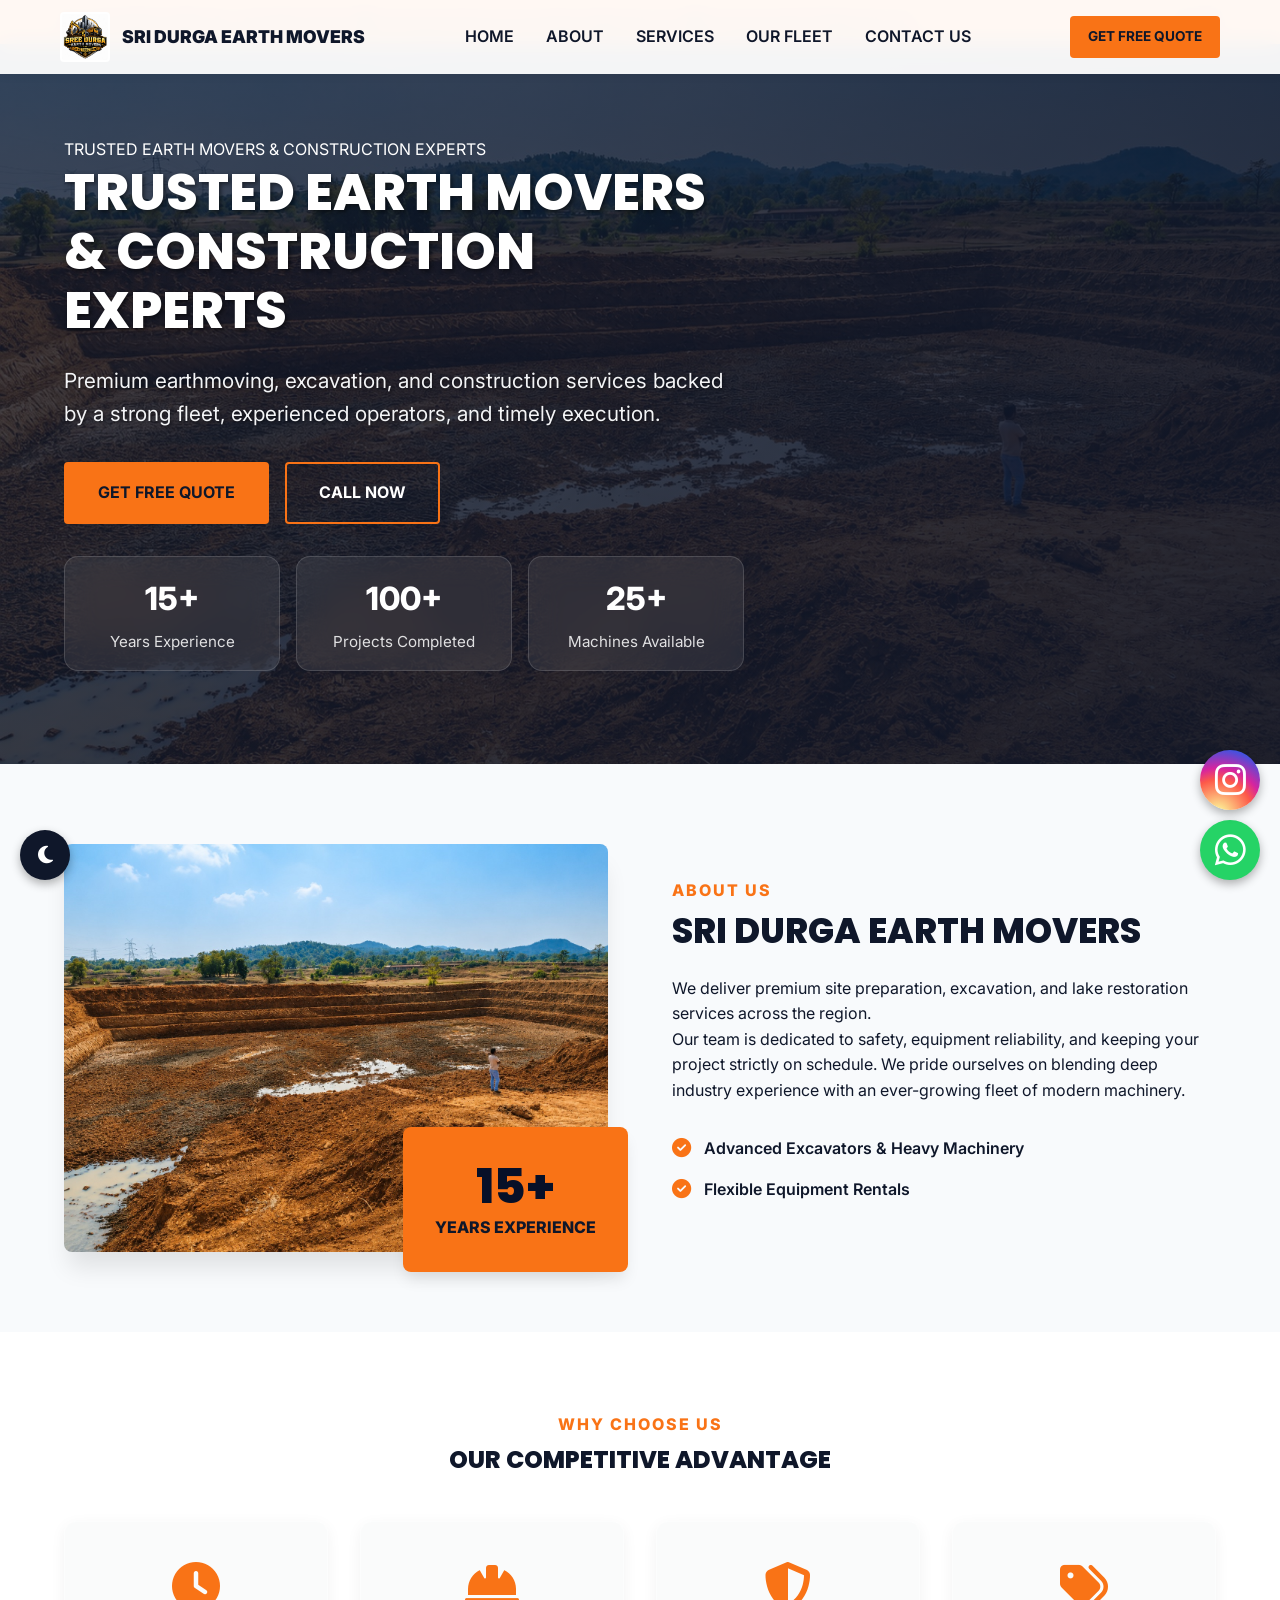
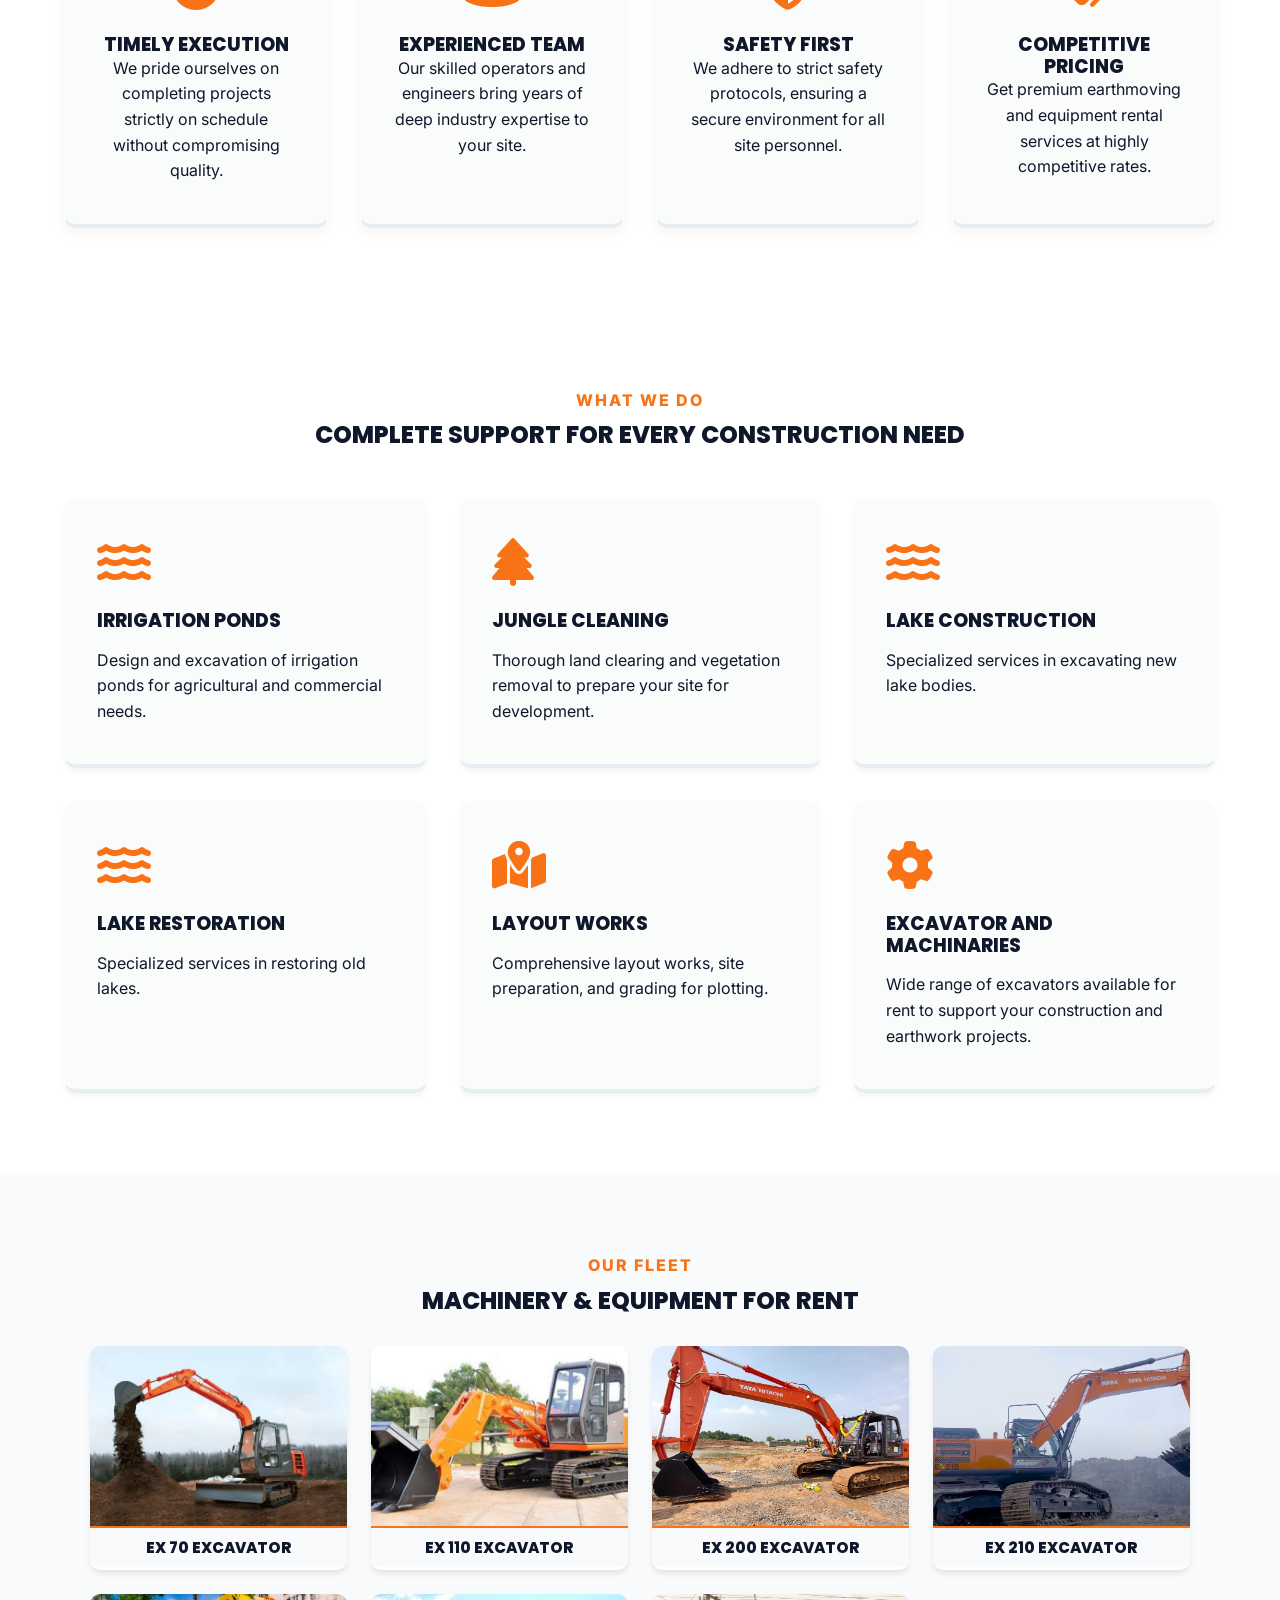
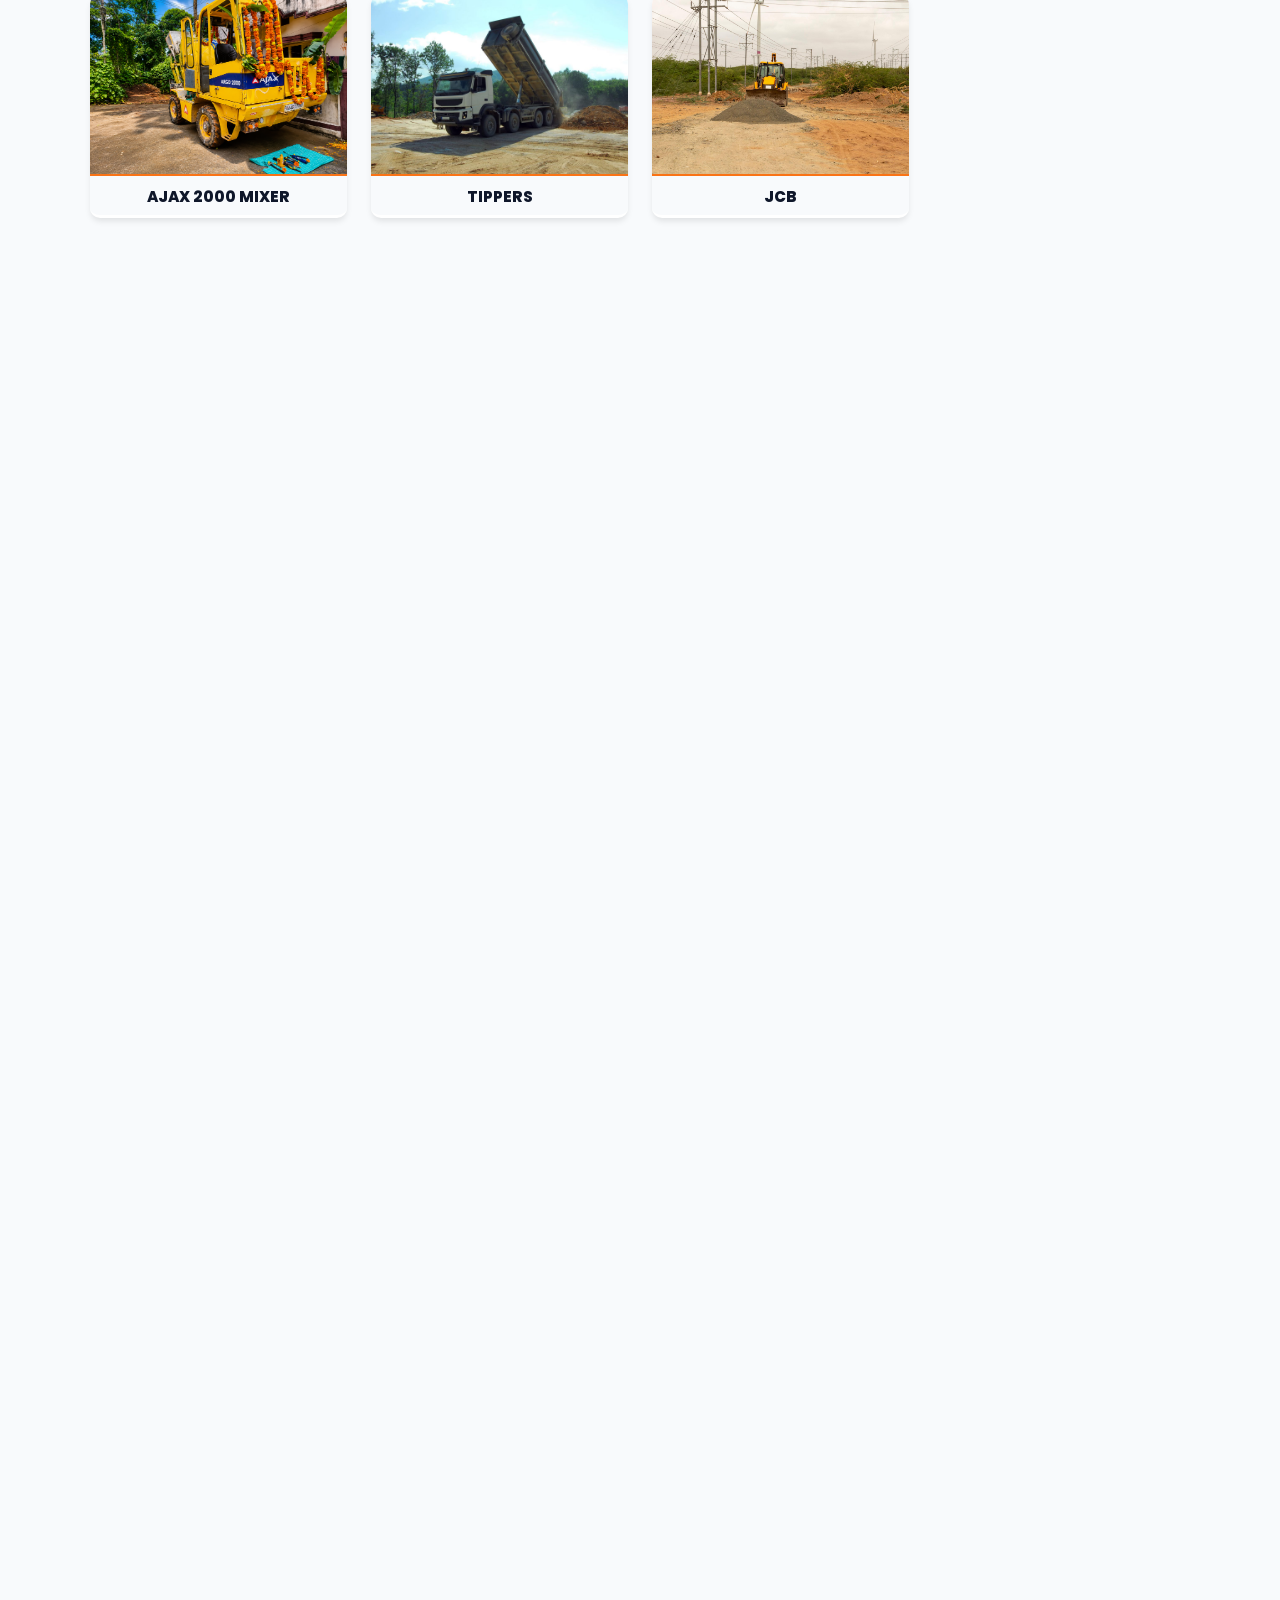
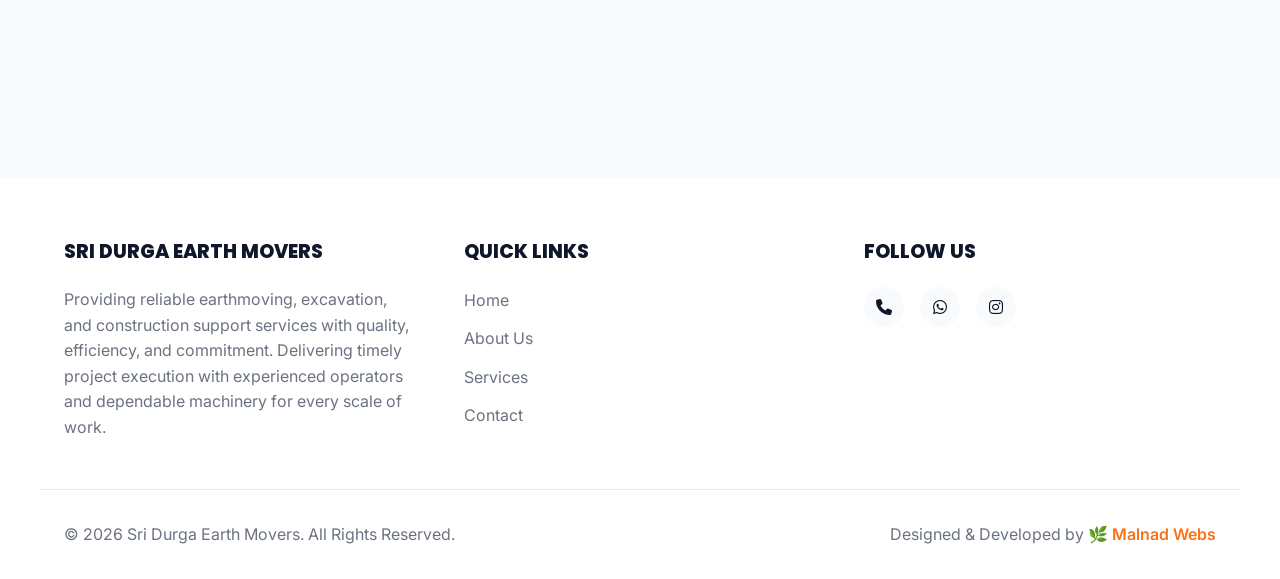
==== index.html @ 0936c123 "SEO update" ====
<!DOCTYPE html>
<html lang="en">
<head>
  <meta charset="UTF-8" />
  <meta name="viewport" content="width=device-width, initial-scale=1.0, viewport-fit=cover" />
  <meta name="theme-color" content="#030712">
  <meta name="apple-mobile-web-app-capable" content="yes">
  <meta name="apple-mobile-web-app-status-bar-style" content="black-translucent">
  <meta name="apple-mobile-web-app-title" content="Sri Durga Earth Movers">
  <title>Sri Durga Earth Movers Mudigere | Excavator & JCB Rental</title>
  <meta name="description" content="Sri Durga Earth Movers Mudigere offers professional excavator rentals, JCB rental, rental vehicles, earth movers, road work and construction support services." />
  <meta name="keywords" content="Earth Movers Mudigere, Sri Durga Earth Movers, JCB Rental Mudigere, Excavator Rentals Mudigere, Rental Vehicles, Construction Company, Civil Contractor, Road Work">
  <meta name="robots" content="index, follow">
  <meta name="author" content="Sri Durga Earth Movers">
  <link rel="canonical" href="https://sridurgaearthmovers.netlify.app/">
  
  <!-- Favicon & PWA Links -->
  <link rel="icon" type="image/jpeg" href="assets/images/logo2.jpeg">
  <link rel="apple-touch-icon" href="assets/images/logo2.jpeg">
  <link rel="manifest" href="manifest.json">
  <meta name="msapplication-config" content="browserconfig.xml">
  
  <!-- Open Graph / Social Meta Tags -->
  <meta property="og:title" content="Sri Durga Earth Movers Mudigere | Excavator & JCB Rental">
  <meta property="og:description" content="Sri Durga Earth Movers Mudigere offers professional excavator rentals, JCB rental, rental vehicles, earth movers, road work and construction support services.">
  <meta property="og:image" content="https://sridurgaearthmovers.netlify.app/assets/images/logo2.jpeg">
  <meta property="og:url" content="https://sridurgaearthmovers.netlify.app/">
  <meta property="og:type" content="website">
  <meta property="og:site_name" content="Sri Durga Earth Movers">

  <!-- Twitter Meta Tags -->
  <meta name="twitter:card" content="summary_large_image">
  <meta name="twitter:title" content="Sri Durga Earth Movers Mudigere | Excavator & JCB Rental">
  <meta name="twitter:description" content="Sri Durga Earth Movers Mudigere offers professional excavator rentals, JCB rental, rental vehicles, earth movers, road work and construction support services.">
  <meta name="twitter:image" content="https://sridurgaearthmovers.netlify.app/assets/images/logo2.jpeg">

  <!-- Local Business Schema Markup for SEO -->
  <script type="application/ld+json">
  {
    "@context": "https://schema.org",
    "@type": "GeneralContractor",
    "name": "Sri Durga Earth Movers",
    "image": "https://sridurgaearthmovers.netlify.app/assets/images/logo2.jpeg",
    "url": "https://sridurgaearthmovers.netlify.app/",
    "telephone": "+919481152277",
    "email": "sridurgaearthmoversmudigere@gmail.com",
    "priceRange": "$$",
    "address": {
      "@type": "PostalAddress",
      "streetAddress": "Taluk Panchayat Complex, K.M. Road",
      "addressLocality": "Mudigere",
      "postalCode": "577132",
      "addressRegion": "Karnataka",
      "addressCountry": "IN"
    },
    "geo": {
      "@type": "GeoCoordinates",
      "latitude": "13.1387818",
      "longitude": "75.6399701"
    },
    "hasOfferCatalog": {
      "@type": "OfferCatalog",
      "name": "Construction and Earthmoving Services",
      "itemListElement": [
        { "@type": "Offer", "itemOffered": { "@type": "Service", "name": "Earth Movers & Site Preparation" } },
        { "@type": "Offer", "itemOffered": { "@type": "Service", "name": "Excavator Rental & Machinery" } },
        { "@type": "Offer", "itemOffered": { "@type": "Service", "name": "Civil Construction & Layout Works" } }
      ]
    }
  }
  </script>

  <link rel="preconnect" href="https://fonts.googleapis.com" />
  <link rel="preconnect" href="https://fonts.gstatic.com" crossorigin />
  <link href="https://fonts.googleapis.com/css2?family=Inter:wght@400;500;600;700&family=Poppins:wght@400;600;700;800&family=Montserrat:wght@400;600;800;900&display=swap" rel="stylesheet" />
  <link rel="stylesheet" href="https://cdnjs.cloudflare.com/ajax/libs/font-awesome/6.4.0/css/all.min.css">
  <link rel="stylesheet" href="assets/css/styles.css">
  <style>
    /* Touch-friendly improvements */
    button, a.btn, .mobile-toggle {
      touch-action: manipulation;
      -webkit-tap-highlight-color: rgba(0,0,0,0.1);
    }
  </style>
</head>
<body>

  <!-- Preloader -->
  <div id="preloader">
    <div class="loader-spinner"></div>
  </div>

  <!-- Top Bar -->
  <div class="top-bar">
    <div class="container top-bar-inner">
      <div class="contact-info">
        <a href="tel:+919480645685"><i class="fas fa-phone"></i> +91 94806 45685</a>
        <a href="tel:+919481152277"><i class="fas fa-phone"></i> +91 94811 52277</a>
        <a href="mailto:sridurgaearthmoversmudigere@gmail.com"><i class="fas fa-envelope"></i> sridurgaearthmoversmudigere@gmail.com</a>
        <a href="mailto:chiragsshetty277@gmail.com"><i class="fas fa-envelope"></i> chiragsshetty277@gmail.com</a>
      </div>
      <div class="social-info">
        <a href="https://wa.me/919481152277" target="_blank" aria-label="WhatsApp"><i class="fab fa-whatsapp"></i></a>
        <a href="https://instagram.com/sri_durga_earth_movers" target="_blank" aria-label="Instagram"><i class="fab fa-instagram"></i></a>
      </div>
    </div>
  </div>

  <!-- Navbar -->
  <header class="navbar" id="navbar">
    <div class="container navbar-inner">
      <a href="#" class="brand">
        <img src="assets/images/logo2.jpeg" alt="Sri Durga Logo">
        <span>SRI DURGA EARTH MOVERS</span>
      </a>
      <nav class="nav-links">
        <a href="#hero">Home</a>
        <a href="#about">About</a>
        <a href="#services">Services</a>
        <a href="#fleet">Our Fleet</a>
        <a href="#contact">Contact Us</a>
      </nav>
      <div class="header-controls">
        <a href="#contact" class="btn btn-primary header-cta">Get Free Quote</a>
        <button class="mobile-toggle"><i class="fas fa-bars"></i></button>
      </div>
    </div>
  </header>

  <!-- Hero Section -->
  <section id="hero" class="hero" aria-label="Hero section with construction video background">
    <video id="hero-video" class="hero-video" autoplay muted playsinline preload="metadata" poster="assets/images/Site1.jpeg" data-sources="assets/images/videos/working_video.mp4,assets/images/videos/working_video2.mp4">
      <source src="assets/images/videos/working_video.mp4" type="video/mp4">
    </video>
    <div class="hero-overlay"></div>
    <div class="container hero-content reveal">
      <div class="hero-text">
        <p class="subtitle">TRUSTED EARTH MOVERS &amp; CONSTRUCTION EXPERTS</p>
        <h1>Trusted Earth Movers &amp; Construction Experts</h1>
        <p class="desc">Premium earthmoving, excavation, and construction services backed by a strong fleet, experienced operators, and timely execution.</p>
        <div class="hero-actions">
          <a href="#contact" class="btn btn-primary">Get Free Quote</a>
          <a href="tel:+919481152277" class="btn btn-secondary">Call Now</a>
        </div>
        <div class="hero-stats">
          <div class="stat-card"><span>15+</span><p>Years Experience</p></div>
          <div class="stat-card"><span>100+</span><p>Projects Completed</p></div>
          <div class="stat-card"><span>25+</span><p>Machines Available</p></div>
        </div>
      </div>
    </div>
  </section>

  <!-- About Section -->
  <section id="about" class="about">
    <div class="container about-grid reveal">
      <div class="about-image">
        <img src="assets/images/Site1.jpeg" alt="Earthworks Site">
        <div class="experience-badge">
          <h3>15+</h3>
          <p>Years Experience</p>
        </div>
      </div>
      <div class="about-text">
        <p class="section-subtitle">ABOUT US</p>
        <h2>SRI DURGA EARTH MOVERS</h2>
        <p class="lead">We deliver premium site preparation, excavation, and lake restoration services across the region.</p>
        <p>Our team is dedicated to safety, equipment reliability, and keeping your project strictly on schedule. We pride ourselves on blending deep industry experience with an ever-growing fleet of modern machinery.</p>
        <ul class="check-list">
          <li><i class="fas fa-check-circle"></i> Advanced Excavators & Heavy Machinery</li>
          <li><i class="fas fa-check-circle"></i> Flexible Equipment Rentals</li>
        </ul>
      </div>
    </div>
    </section>

  <!-- Why Choose Us Section -->
  <section id="why-us" class="why-us">
    <div class="container">
      <div class="section-header text-center reveal">
        <p class="section-subtitle">WHY CHOOSE US</p>
        <h2>OUR COMPETITIVE ADVANTAGE</h2>
      </div>
      <div class="features-grid reveal">
        <div class="feature-card">
          <i class="fas fa-clock icon"></i>
          <h3>Timely Execution</h3>
          <p>We pride ourselves on completing projects strictly on schedule without compromising quality.</p>
        </div>
        <div class="feature-card">
          <i class="fas fa-hard-hat icon"></i>
          <h3>Experienced Team</h3>
          <p>Our skilled operators and engineers bring years of deep industry expertise to your site.</p>
        </div>
        <div class="feature-card">
          <i class="fas fa-shield-alt icon"></i>
          <h3>Safety First</h3>
          <p>We adhere to strict safety protocols, ensuring a secure environment for all site personnel.</p>
        </div>
        <div class="feature-card">
          <i class="fas fa-tags icon"></i>
          <h3>Competitive Pricing</h3>
          <p>Get premium earthmoving and equipment rental services at highly competitive rates.</p>
        </div>
      </div>
    </div>
  </section>

  <!-- Services Section -->
  <section id="services" class="services">
    <div class="container">
      <div class="section-header text-center reveal">
        <p class="section-subtitle">WHAT WE DO</p>
        <h2>COMPLETE SUPPORT FOR EVERY CONSTRUCTION NEED</h2>
      </div>
      <div class="services-grid reveal">
        <!-- Service Item -->
        <div class="service-card">
          <i class="fas fa-water icon"></i>
          <h3>Irrigation Ponds</h3>
          <p>Design and excavation of irrigation ponds for agricultural and commercial needs.</p>
        </div>
        <div class="service-card">
          <i class="fas fa-tree icon"></i>
          <h3>Jungle Cleaning</h3>
          <p>Thorough land clearing and vegetation removal to prepare your site for development.</p>
        </div>
        <div class="service-card">
          <i class="fas fa-water icon"></i>
          <h3>Lake Construction</h3>
          <p>Specialized services in excavating new lake bodies.</p>
        </div>
        <div class="service-card">
          <i class="fas fa-water icon"></i>
          <h3>Lake Restoration</h3>
          <p>Specialized services in restoring old lakes.</p>
        </div>
        <div class="service-card">
          <i class="fas fa-map-marked-alt icon"></i>
          <h3>Layout Works</h3>
          <p>Comprehensive layout works, site preparation, and grading for plotting.</p>
        </div>
        <div class="service-card">
          <i class="fas fa-cog icon"></i>
            <h3>Excavator and machinaries</h3>
          <p>Wide range of excavators available for rent to support your construction and earthwork projects.</p>
        </div>
      </div>
    </div>
    </section>

  <!-- Fleet Section -->
  <section id="fleet" class="fleet">
    <div class="container">
      <div class="section-header reveal">
        <p class="section-subtitle">OUR FLEET</p>
        <h2>MACHINERY & EQUIPMENT FOR RENT</h2>
      </div>
      <div class="fleet-grid reveal">
        <div class="fleet-card">
          <div class="img-wrapper">
            <img src="assets/images/machinaries/EX 70.jpg" loading="lazy" alt="EX 70">
          </div>
          <div class="fleet-info">
            <h3>EX 70 Excavator</h3>
          </div>
        </div>
        <div class="fleet-card">
          <div class="img-wrapper">
            <img src="assets/images/machinaries/EX 110.jpg" loading="lazy" alt="EX 110">
          </div>
          <div class="fleet-info">
            <h3>EX 110 Excavator</h3>
          </div>
        </div>
        <div class="fleet-card">
          <div class="img-wrapper">
            <img src="assets/images/machinaries/EX 200.jpg" loading="lazy" alt="EX 200">
          </div>
          <div class="fleet-info">
            <h3>EX 200 Excavator</h3>
          </div>
        </div>
        <div class="fleet-card">
          <div class="img-wrapper">
            <img src="assets/images/machinaries/EX-210.jpg" loading="lazy" alt="EX 210">
          </div>
          <div class="fleet-info">
            <h3>EX 210 Excavator</h3>
          </div>
        </div>
        <div class="fleet-card">
          <div class="img-wrapper">
            <img src="assets/images/machinaries/AJAX.png" loading="lazy" alt="AJAX 2000">
          </div>
          <div class="fleet-info">
            <h3>AJAX 2000 Mixer</h3>
          </div>
        </div>
        <div class="fleet-card">
          <div class="img-wrapper">
            <img src="assets/images/machinaries/Tipper.jpg" loading="lazy" alt="Tippers">
          </div>
          <div class="fleet-info">
            <h3>Tippers</h3>
          </div>
        </div>
        <div class="fleet-card">
          <div class="img-wrapper">
            <img src="assets/images/machinaries/JCB-1.jpg" loading="lazy" alt="JCB">
          </div>
          <div class="fleet-info">
            <h3>JCB</h3>
          </div>
        </div>
      </div>
    </div>
    </section>

  <!-- Testimonial Section -->
  <section id="testimonials" class="testimonials">
    <div class="container">
      <div class="section-header text-center reveal">
        <p class="section-subtitle">TESTIMONIALS</p>
        <h2>WHAT OUR CLIENTS SAY</h2>
      </div>
      <div class="testimonials-grid reveal">
        <div class="testimonial-card">
          <div class="stars">
            <i class="fas fa-star"></i><i class="fas fa-star"></i><i class="fas fa-star"></i><i class="fas fa-star"></i><i class="fas fa-star"></i>
          </div>
          <p class="feedback">"Sri Durga Earth Movers delivered excellent site preparation for our new layout. Their machinery is top-notch and the team is highly professional."</p>
          <h4>- Rajesh Kumar</h4>
        </div>
        <div class="testimonial-card">
          <div class="stars">
            <i class="fas fa-star"></i><i class="fas fa-star"></i><i class="fas fa-star"></i><i class="fas fa-star"></i><i class="fas fa-star"></i>
          </div>
          <p class="feedback">"Highly recommend their excavator rental services. Always on time, operator was skilled, and the pricing was very reasonable."</p>
          <h4>- Ananya S.</h4>
        </div>
        <div class="testimonial-card">
          <div class="stars">
            <i class="fas fa-star"></i><i class="fas fa-star"></i><i class="fas fa-star"></i><i class="fas fa-star"></i><i class="fas fa-star-half-alt"></i>
          </div>
          <p class="feedback">"They handled our lake restoration project with utmost care and efficiency. Truly the best earthwork contractors in the region."</p>
          <h4>- Vikram Reddy</h4>
        </div>
      </div>
      <p class="testimonial-disclaimer reveal">Testimonials reflect the genuine experience of past clients. Individual results vary based on site conditions, scope and other factors.</p>
    </div>
  </section>

  <!-- Contact & Footer -->
  <section id="contact" class="contact">
    <div class="container contact-grid reveal">
      <div class="contact-form-wrapper">
        <h2>REQUEST A QUOTE</h2>
        <p>Tell us what you need and we'll reply quickly with availability and pricing.</p>
        <form id="enquiry-form">
          <input type="text" id="form-name" name="name" required placeholder="Full Name">
          <input type="tel" id="form-phone" name="phone" required placeholder="Phone Number (10 digits)" pattern="[6-9][0-9]{9}" maxlength="10">
          <input type="email" id="form-email" name="email" required placeholder="Email Address">
          <select id="form-service" name="service" required>
            <option value="">Select Service Interest...</option>
            <option>Irrigation Ponds</option>
            <option>Jungle Cleaning</option>
            <option>Lake Construction</option>
            <option>Lake Restoration</option>
            <option>Layout Works</option>
            <option>Excavator and machinaries</option>
          </select>
          <textarea id="form-message" name="message" rows="4" placeholder="Project details..."></textarea>
          <button type="submit" class="btn btn-primary"><i class="fab fa-whatsapp"></i> SEND VIA WHATSAPP</button>
          <p id="form-status" class="form-status"></p>
        </form>
      </div>
      <div class="contact-details">
        <h2>CONTACT US</h2>
        <div class="detail-item">
          <i class="fas fa-map-marker-alt"></i>
          <div>
            <strong>Head Office</strong>
            <p>Taluk Panchayat Complex, K.M. Road, Mudigere - 577 132</p>
          </div>
        </div>
        <div class="detail-item">
          <i class="fas fa-phone"></i>
          <div>
            <strong>Direct Lines</strong>
            <p><a href="tel:+919480645685">Srikanth: +91 94806 45685</a></p>
            <p><a href="tel:+919449620698">Raghunath: +91 94496 20698</a></p>
            <p><a href="tel:+919481152277">Chirag S: +91 94811 52277</a></p>
          </div>
        </div>
        <div class="detail-item">
          <i class="fas fa-envelope"></i>
          <div>
            <strong>Email Us</strong>
            <p>sridurgaearthmoversmudigere@gmail.com</p>
            <p>chiragsshetty277@gmail.com</p>
          </div>
        </div>
        <div class="map-embed">
          <iframe src="https://www.google.com/maps/embed?pb=!1m17!1m12!1m3!1d3885.3741743365817!2d75.63997017507934!3d13.138781887192224!2m3!1f0!2f0!3f0!3m2!1i1024!2i768!4f13.1!3m2!1m1!2zMTPCsDA4JzE5LjYiTiA3NcKwMzgnMzMuMiJF!5e0!3m2!1sen!2sin!4v1779368847300!5m2!1sen!2sin" loading="lazy"></iframe>
        </div>
      </div>
    </div>
  </section>

  <footer id="footer">
    <div class="container footer-grid">
      <div class="footer-about">
        <h3>Sri Durga Earth Movers</h3>
        <p>Providing reliable earthmoving, excavation, and construction support services with quality, efficiency, and commitment.
Delivering timely project execution with experienced operators and dependable machinery for every scale of work.
</p>
      </div>
      <div class="footer-links">
        <h3>Quick Links</h3>
        <ul>
          <li><a href="#hero">Home</a></li>
          <li><a href="#about">About Us</a></li>
          <li><a href="#services">Services</a></li>
          <li><a href="#contact">Contact</a></li>
        </ul>
      </div>
      <div class="footer-socials-col">
        <h3>Follow Us</h3>
        <div class="footer-socials">
          <a href="tel:+919481152277" aria-label="Call Now"><i class="fas fa-phone"></i></a>
          <a href="https://wa.me/919481152277" target="_blank" aria-label="WhatsApp"><i class="fab fa-whatsapp"></i></a>
          <a href="https://instagram.com/sri_durga_earth_movers" target="_blank" aria-label="Instagram"><i class="fab fa-instagram"></i></a>
        </div>
      </div>
    </div>
    <div class="container footer-bottom">
      <p>&copy; 2026 Sri Durga Earth Movers. All Rights Reserved.</p>
      <p class="designed-by">Designed & Developed by <span class="agency-highlight">🌿 Malnad Webs</span></p>
    </div>
  </footer>

  <!-- Floating WhatsApp, Instagram & Scroll Top -->
  <a href="https://wa.me/919481152277" target="_blank" class="floating-whatsapp" aria-label="WhatsApp">
    <i class="fab fa-whatsapp"></i>
  </a>
  <a href="https://instagram.com/sri_durga_earth_movers" target="_blank" class="floating-instagram" aria-label="Instagram">
    <i class="fab fa-instagram"></i>
  </a>
  <button id="scrollTopBtn" class="scroll-top-btn" aria-label="Scroll to top"><i class="fas fa-arrow-up"></i></button>
  <button id="theme-toggle" class="floating-theme-toggle" aria-label="Toggle Dark Mode"><i class="fas fa-moon"></i></button>

  <script src="assets/js/main.js"></script>
</body>
</html>
---- assets/css/styles.css ----
:root {
  --primary: #F97316; /* Construction Orange */
  --primary-hover: #EA580C;
  --dark: #0F172A; /* Dark Navy */
  --darker: #071028;
  --light: #F8FAFC; /* Light gray background */
.footer-about,
.footer-links,
.footer-socials-col {
  min-width: 0;
}
  --white: #FFFFFF;
  --gray: #6B7280;
  --border: #E6EDF3;
  --font-heading: 'Poppins', 'Montserrat', sans-serif;
  --font-body: 'Inter', sans-serif;
}

* {
  box-sizing: border-box;
  margin: 0;
.footer-links ul li {
  line-height: 1.6;
}
  padding: 0;
}

html {
.footer-socials {
  flex-wrap: wrap;
  scroll-behavior: smooth;
}

body {
  font-family: var(--font-body);
  background-color: var(--light);
  color: var(--dark);
  line-height: 1.6;
}

a {
  text-decoration: none;
  color: inherit;
}

img {
  max-width: 100%;
  display: block;
}

.container {
  max-width: 1200px;
  margin: 0 auto;
  padding: 0 1.5rem;
}

/* Preloader */
#preloader {
  position: fixed;
  inset: 0;
  background-color: var(--darker);
  z-index: 9999;
  display: flex;
  justify-content: center;
  align-items: center;
  transition: opacity 0.5s ease;
}
.loader-spinner {
  width: 50px;
  height: 50px;
  border: 5px solid rgba(255,255,255,0.2);
  border-top-color: var(--primary);
  border-radius: 50%;
  animation: spin 1s linear infinite;
}
@keyframes spin {
  to { transform: rotate(360deg); }
}

/* Dark Mode Overrides */
body.dark-mode {
  background-color: var(--darker);
  color: var(--light);
}

/* Navbar Dark Mode */
body.dark-mode .navbar {
  background-color: rgba(2, 12, 27, 0.95);
}
body.dark-mode .navbar.scrolled {
  background-color: var(--darker);
  box-shadow: 0 10px 30px -10px rgba(0,0,0,0.5);
}
body.dark-mode .brand span,
body.dark-mode .nav-links a:not(.btn) {
  color: var(--white);
}

/* Sections Dark Mode */
body.dark-mode .services,
body.dark-mode .testimonials {
  background-color: var(--dark);
}
body.dark-mode .fleet {
  background-color: var(--darker);
}

/* Cards Dark Mode */
body.dark-mode .service-card,
body.dark-mode .fleet-card,
body.dark-mode .testimonial-card,
body.dark-mode .feature-card {
  background-color: rgba(17, 34, 64, 0.8);
  backdrop-filter: blur(10px);
  border-color: #1F2937;
}
body.dark-mode .service-card h3,
body.dark-mode .fleet-card h3,
body.dark-mode .feature-card h3,
body.dark-mode .testimonial-card h4 {
  color: var(--white);
}
body.dark-mode .fleet-info {
  background: var(--darker);
  color: var(--white);
}
body.dark-mode .testimonial-card .feedback,
body.dark-mode .testimonial-disclaimer {
  color: #D1D5DB;
}

body.dark-mode .why-us {
  background-color: var(--darker);
}

/* Contact Section Dark Mode */
body.dark-mode .contact {
  background-color: var(--darker);
  color: var(--white);
}
body.dark-mode .contact-form-wrapper input,
body.dark-mode .contact-form-wrapper select,
body.dark-mode .contact-form-wrapper textarea {
  background: rgba(255,255,255,0.05);
  border: 1px solid rgba(255,255,255,0.1);
  color: var(--white);
}
body.dark-mode .contact-form-wrapper select option {
  color: var(--dark);
}

/* Footer Dark Mode */
body.dark-mode footer {
  background-color: var(--darker);
  color: var(--gray);
}
body.dark-mode .footer-about h3, 
body.dark-mode .footer-links h3, 
body.dark-mode .footer-socials-col h3 {
  color: var(--white);
}
body.dark-mode .footer-socials a {
  background: rgba(255,255,255,0.1);
  color: var(--white);
}
body.dark-mode .footer-socials a:hover {
  background: var(--primary);
  color: var(--darker);
}
body.dark-mode .footer-bottom {
  border-top: 1px solid rgba(255,255,255,0.1);
}

/* Scroll Reveal Animations */
.reveal {
  opacity: 0;
  transform: translateY(30px);
  transition: opacity 0.8s ease-out, transform 0.8s ease-out;
}
.reveal.active {
  opacity: 1;
  transform: translateY(0);
}

/* Floating WhatsApp */
.floating-whatsapp {
  position: fixed;
  bottom: 20px;
  right: 20px;
  background-color: #25D366;
  color: white;
  width: 60px;
  height: 60px;
  border-radius: 50%;
  display: flex;
  justify-content: center;
  align-items: center;
  font-size: 35px;
  box-shadow: 0 4px 10px rgba(0,0,0,0.3);
  z-index: 1000;
  animation: pulse 2s infinite;
  transition: transform 0.3s;
}
.floating-whatsapp:hover {
  transform: scale(1.1);
}
@keyframes pulse {
  0% { box-shadow: 0 0 0 0 rgba(37, 211, 102, 0.7); }
  70% { box-shadow: 0 0 0 15px rgba(37, 211, 102, 0); }
  100% { box-shadow: 0 0 0 0 rgba(37, 211, 102, 0); }
}


/* Floating Instagram */
.floating-instagram {
  position: fixed;
  bottom: 90px;
  right: 20px;
  background: radial-gradient(circle at 30% 107%, #fdf497 0%, #fdf497 5%, #fd5949 45%, #d6249f 60%, #285AEB 90%);
  color: white;
  width: 60px;
  height: 60px;
  border-radius: 50%;
  display: flex;
  justify-content: center;
  align-items: center;
  font-size: 35px;
  box-shadow: 0 4px 10px rgba(0,0,0,0.3);
  z-index: 1000;
  animation: pulse-ig 2s infinite;
  transition: transform 0.3s;
}
.floating-instagram:hover {
  transform: scale(1.1);
}
@keyframes pulse-ig {
  0% { box-shadow: 0 0 0 0 rgba(214, 36, 159, 0.7); }
  70% { box-shadow: 0 0 0 15px rgba(214, 36, 159, 0); }
  100% { box-shadow: 0 0 0 0 rgba(214, 36, 159, 0); }
}

/* Scroll To Top */
.scroll-top-btn {
  position: fixed;
  bottom: 160px;
  right: 20px;
  background-color: var(--primary);
  color: white;
  width: 50px;
  height: 50px;
  border: none;
  border-radius: 50%;
  display: flex;
  justify-content: center;
  align-items: center;
  font-size: 20px;
  box-shadow: 0 4px 10px rgba(0,0,0,0.3);
  z-index: 1000;
  cursor: pointer;
  opacity: 0;
  pointer-events: none;
  transition: opacity 0.3s, transform 0.3s, background-color 0.3s;
}
.scroll-top-btn.show {
  opacity: 1;
  pointer-events: all;
}
.scroll-top-btn:hover {
  transform: translateY(-5px);
  background-color: var(--primary-hover);
}

/* Floating Theme Toggle */
.floating-theme-toggle {
  position: fixed;
  bottom: 20px;
  left: 20px;
  background-color: var(--dark);
  color: var(--white);
  width: 50px;
  height: 50px;
  border: none;
  border-radius: 50%;
  display: flex;
  justify-content: center;
  align-items: center;
  font-size: 20px;
  box-shadow: 0 4px 10px rgba(0,0,0,0.3);
  z-index: 1000;
  cursor: pointer;
  transition: transform 0.3s, background-color 0.3s, color 0.3s;
}
.floating-theme-toggle:hover {
  transform: scale(1.1);
  background-color: var(--primary);
  color: var(--darker);
}
body.dark-mode .floating-theme-toggle {
  background-color: var(--white);
  color: var(--dark);
}
body.dark-mode .floating-theme-toggle:hover {
  background-color: var(--primary);
}

/* Typography */
h1, h2, h3 {
  font-family: var(--font-heading);
  font-weight: 800;
  text-transform: uppercase;
  line-height: 1.15;
}

.section-subtitle {
  color: var(--primary);
  font-weight: 800;
  letter-spacing: 2px;
  margin-bottom: 0.5rem;
}

.text-center {
  text-align: center;
}

/* Buttons */
.btn {
  display: inline-block;
  padding: 1rem 2rem;
  font-weight: 700;
  text-transform: uppercase;
  border-radius: 4px;
  transition: all 0.3s ease;
  cursor: pointer;
  border: 2px solid transparent;
}

.btn-primary {
  background-color: var(--primary);
  color: var(--dark);
}

.btn-primary:hover {
  background-color: var(--primary-hover);
}

.btn-secondary {
  background-color: transparent;
  color: var(--white);
  border-color: var(--primary);
}

.btn-secondary:hover {
  background-color: var(--primary);
  color: var(--dark);
}

/* Top Bar */
.top-bar {
  background-color: var(--primary);
  color: var(--dark);
  font-weight: 600;
  font-size: 0.9rem;
  padding: 0.5rem 0;
  width: 100%;
  overflow-x: hidden;
}

.top-bar-inner {
  display: flex;
  justify-content: space-between;
  align-items: center;
  gap: 1rem;
  flex-wrap: wrap;
}

.contact-info {
  display: flex;
  align-items: center;
  flex-wrap: wrap;
  gap: 0.5rem;
}

.contact-info a {
  margin-right: 0;
  white-space: normal;
  word-break: break-word;
}

.social-info {
  display: flex;
  align-items: center;
  flex-wrap: wrap;
  gap: 0.5rem;
}

.social-info a {
  margin-left: 0;
  font-size: 1.1rem;
}

/* Navbar */
.navbar {
  background-color: rgba(255, 255, 255, 0.95);
  backdrop-filter: blur(10px);
  position: fixed;
  top: 0;
  z-index: 100;
  transition: background-color 0.3s ease, box-shadow 0.3s ease;
  width: 100%;
  overflow-x: hidden;
  box-shadow: 0 2px 10px rgba(0,0,0,0.05);
}

.navbar.scrolled {
  background-color: var(--white);
  box-shadow: 0 10px 30px -10px rgba(0,0,0,0.1);
}

  .navbar-inner {
  display: flex;
  justify-content: space-between;
  align-items: center;
  padding: 0.75rem 1.25rem;
  width: 100%;
  min-height: 52px;
}

  .brand {
  display: flex;
  align-items: center;
  gap: 0.75rem;
}

.brand span {
  line-height: 1.2;
}

.brand img {
  width: 50px;
  height: 50px;
  object-fit: contain;
  background: var(--white);
  border-radius: 4px;
  padding: 2px;
}

.brand span {
  font-weight: 900;
  font-size: 1.1rem;
  line-height: 1;
  color: var(--dark);
}

.nav-links {
  display: flex;
  align-items: center;
  gap: 2rem;
}

.nav-links a:not(.btn) {
  font-weight: 600;
  text-transform: uppercase;
  transition: color 0.3s;
  color: var(--dark);
}

.nav-links a:not(.btn):hover {
  color: var(--primary);
}

.header-cta {
  padding: 0.5rem 1rem;
  font-size: 0.85rem;
  white-space: nowrap;
}

.header-controls {
  display: flex;
  align-items: center;
  gap: 1rem;
}

.mobile-toggle {
  display: none;
  background: none;
  border: none;
  color: var(--primary);
  font-size: 1.8rem;
  cursor: pointer;
}

/* Hero */
.hero {
  position: relative;
  height: 80vh;
  min-height: 600px;
  display: flex;
  align-items: center;
  background: var(--dark) url('assets/images/Site1.jpeg') center/cover no-repeat;
  overflow: hidden;
}

.hero-video {
  position: absolute;
  inset: 0;
  width: 100%;
  height: 100%;
  object-fit: cover;
}

.hero-overlay {
  position: absolute;
  inset: 0;
  background: linear-gradient(135deg, rgba(15, 23, 42, 0.75) 0%, rgba(15, 23, 42, 0.92) 100%);
}

.hero-content {
  position: relative;
  z-index: 1;
  color: var(--white);
  width: 100%;
}

.hero-text {
  max-width: 680px;
}

.hero-stats {
  display: grid;
  grid-template-columns: repeat(3, minmax(0, 1fr));
  gap: 1rem;
  margin-top: 2rem;
}

.stat-card {
  background: rgba(255, 255, 255, 0.08);
  backdrop-filter: blur(16px);
  border: 1px solid rgba(255, 255, 255, 0.14);
  border-radius: 14px;
  padding: 1rem 1rem;
  display: flex;
  flex-direction: column;
  align-items: center;
  justify-content: center;
  min-height: 100px;
}

.stat-card span {
  display: block;
  font-size: 2rem;
  font-weight: 800;
  color: var(--white);
  margin-bottom: 0.35rem;
}

.stat-card p {
  margin: 0;
  font-size: 0.95rem;
  color: rgba(255,255,255,0.85);
}

.hero h1 {
  font-size: clamp(1.8rem, 4vw, 3.2rem);
  margin-bottom: 1.5rem;
  text-shadow: 2px 2px 4px rgba(0,0,0,0.5);
}

.hero .desc {
  font-size: 1.3rem;
  margin-bottom: 2rem;
  color: #F3F4F6;
  text-shadow: 1px 1px 3px rgba(0,0,0,0.5);
}

.hero-actions {
  display: flex;
  gap: 1rem;
}

/* Sections General */
section {
  padding: 5rem 0;
}

/* About */
.about-grid {
  display: grid;
  grid-template-columns: 1fr 1fr;
  gap: 4rem;
  align-items: center;
}

.about-image {
  position: relative;
}

.about-image img {
  border-radius: 8px;
  box-shadow: 0 20px 25px -5px rgba(0,0,0,0.1);
}

.experience-badge {
  position: absolute;
  bottom: -20px;
  right: -20px;
  background: var(--primary);
  padding: 2rem;
  text-align: center;
  border-radius: 8px;
  box-shadow: 0 10px 15px -3px rgba(0,0,0,0.1);
}

.experience-badge h3 {
  font-size: 3rem;
  color: var(--darker);
}

.experience-badge p {
  font-weight: 800;
  text-transform: uppercase;
}

.about-text h2 {
  margin-bottom: 1.5rem;
  font-size: 2.2rem;
}

.check-list {
  list-style: none;
  margin-top: 2rem;
}

.check-list li {
  margin-bottom: 1rem;
  font-weight: 600;
  display: flex;
  align-items: center;
  gap: 0.8rem;
}

.check-list i {
  color: var(--primary);
  font-size: 1.2rem;
}

/* Stats Section */
.stats {
  background-color: var(--primary);
  color: var(--darker);
  padding: 4rem 0;
}
.stats-grid {
  display: grid;
  grid-template-columns: repeat(auto-fit, minmax(200px, 1fr));
  gap: 2rem;
  text-align: center;
}
.stat-item h3 {
  font-size: 3.5rem;
  display: inline-block;
  margin: 0;
}
.stat-item span {
  font-size: 3rem;
  font-weight: 800;
}
.stat-item p {
  font-weight: 700;
  text-transform: uppercase;
  margin-top: 0.5rem;
}

/* Why Choose Us */
.why-us {
  background-color: var(--white);
}

.features-grid {
  display: grid;
  grid-template-columns: repeat(auto-fit, minmax(250px, 1fr));
  gap: 2rem;
  margin-top: 3rem;
}

.feature-card {
  background: rgba(249, 250, 251, 0.8);
  backdrop-filter: blur(10px);
  padding: 2.5rem 2rem;
  border-radius: 12px;
  text-align: center;
  transition: all 0.3s ease;
  box-shadow: 0 4px 15px rgba(0,0,0,0.05);
  border: 1px solid rgba(255,255,255,0.5);
  border-bottom: 4px solid var(--border);
}

.feature-card:hover {
  transform: translateY(-5px);
  border-bottom-color: var(--primary);
  box-shadow: 0 15px 30px -5px rgba(0,0,0,0.1);
}

.feature-card .icon {
  font-size: 3rem;
  color: var(--primary);
  margin-bottom: 1.5rem;
  display: inline-block;
  transition: transform 0.3s ease;
}

.feature-card:hover .icon {
  transform: scale(1.1);
}

/* Services */
.services {
  background-color: var(--white);
}

.services-grid {
  display: grid;
  grid-template-columns: repeat(auto-fit, minmax(300px, 1fr));
  gap: 2rem;
  margin-top: 3rem;
}

.service-card {
  background: rgba(249, 250, 251, 0.8);
  backdrop-filter: blur(10px);
  padding: 2.5rem 2rem;
  border-radius: 12px;
  border: 1px solid rgba(255,255,255,0.5);
  border-bottom: 4px solid var(--border);
  transition: all 0.3s ease;
  box-shadow: 0 4px 6px -1px rgba(0,0,0,0.05);
}

.service-card:hover {
  border-bottom-color: var(--primary);
  transform: translateY(-8px);
  box-shadow: 0 10px 15px -3px rgba(0,0,0,0.1);
}

.service-card .icon {
  font-size: 3rem;
  color: var(--primary);
  margin-bottom: 1.5rem;
}

.service-card h3 {
  margin-bottom: 1rem;
}

/* Fleet */
.fleet {
  background-color: var(--light);
}

.fleet-grid {
  display: grid;
  grid-template-columns: repeat(auto-fit, minmax(240px, 1fr));
  gap: 1.5rem;
  margin-top: 2rem;
  max-width: 1100px;
  margin-left: auto;
  margin-right: auto;
  align-items: start;
}

.fleet .section-header {
  text-align: center;
  margin-bottom: 1rem;
}

.fleet-card {
  background: var(--white);
  border-radius: 10px;
  overflow: hidden;
  box-shadow: 0 4px 6px -1px rgba(0,0,0,0.1);
  border-bottom: 3px solid transparent;
  transition: all 0.3s ease;
}

.fleet-card .img-wrapper {
  height: 180px;
  overflow: hidden;
  display: flex;
  align-items: center;
  justify-content: center;
  background: var(--light);
}

.fleet-card img {
  width: 100%;
  height: 100%;
  object-fit: cover;
  object-position: center;
  transition: transform 0.25s ease;
  padding: 0;
}

.fleet-card:hover img {
  transform: scale(1.02);
}
.fleet-card:hover {
  border-bottom-color: var(--primary);
  box-shadow: 0 10px 15px -3px rgba(0,0,0,0.1);
}

.fleet-info {
  padding: 0.5rem 0.75rem;
  text-align: center;
  background: var(--light);
  color: var(--dark);
  border-top: 2px solid var(--primary);
}

.fleet-info h3 {
  margin: 0.2rem 0 0.15rem;
  font-size: clamp(0.88rem, 1.4vw, 0.95rem);
  font-weight: 800;
}

/* Testimonials */
.testimonials {
  background-color: var(--light);
}
.testimonials-grid {
  display: grid;
  grid-template-columns: repeat(auto-fit, minmax(300px, 1fr));
  gap: 2rem;
  margin-top: 3rem;
}
.testimonial-card {
  background: var(--white);
  padding: 2.5rem;
  border-radius: 12px;
  box-shadow: 0 10px 20px -5px rgba(0,0,0,0.1);
  transition: transform 0.3s ease;
  border: 1px solid var(--border);
}
.testimonial-card:hover {
  transform: translateY(-10px);
  box-shadow: 0 20px 25px -5px rgba(0,0,0,0.15);
}
.testimonial-card .stars {
  color: #FBBF24; /* Gold */
  margin-bottom: 1rem;
  font-size: 1.2rem;
}
.testimonial-card .feedback {
  font-style: italic;
  margin-bottom: 1.5rem;
  color: var(--gray);
}
.testimonial-card h4 {
  color: var(--dark);
  font-size: 1.1rem;
}

.testimonial-disclaimer {
  text-align: center;
  font-size: 0.85rem;
  color: var(--gray);
  margin-top: 2rem;
  font-style: italic;
}

/* Contact */
.contact {
  background-color: var(--light);
  color: var(--dark);
}

.contact-grid {
  display: grid;
  grid-template-columns: 1fr 1fr;
  gap: 4rem;
}

.contact-form-wrapper form {
  margin-top: 2rem;
  display: flex;
  flex-direction: column;
  gap: 1rem;
}

.contact-form-wrapper input,
.contact-form-wrapper select,
.contact-form-wrapper textarea {
  width: 100%;
  padding: 1rem;
  background: var(--white);
  border: 1px solid var(--border);
  color: var(--dark);
  border-radius: 4px;
  font-family: inherit;
}

.contact-form-wrapper input:focus,
.contact-form-wrapper select:focus,
.contact-form-wrapper textarea:focus {
  outline: none;
  border-color: var(--primary);
}

.detail-item {
  display: flex;
  gap: 1.5rem;
  margin: 2rem 0;
}

.detail-item i {
  font-size: 1.8rem;
  color: var(--primary);
}

.map-embed {
  position: relative;
  width: 100%;
  padding-bottom: 60%;
  height: 0;
  overflow: hidden;
  margin-top: 1rem;
}

.map-embed iframe {
  position: absolute;
  top: 0;
  left: 0;
  width: 100%;
  height: 100%;
  border: 0;
  border-radius: 8px;
}

/* Footer */
footer {
  background-color: var(--white);
  color: var(--gray);
  padding: 4rem 0 2rem;
}

.footer-grid {
  display: grid;
  grid-template-columns: repeat(auto-fit, minmax(250px, 1fr));
  gap: 3rem;
  margin-bottom: 3rem;
  align-items: start;
}

.footer-about h3, .footer-links h3, .footer-socials-col h3 {
  color: var(--dark);
  margin-bottom: 1.5rem;
  font-size: 1.2rem;
}

.footer-links ul {
  list-style: none;
  margin: 0;
  padding: 0;
}

.footer-links ul li {
  margin-bottom: 0.75rem;
  line-height: 1.65;
}

.footer-links ul li a {
  transition: color 0.3s;
}

.footer-links ul li a:hover {
  color: var(--primary);
}

.footer-socials {
  display: flex;
  gap: 1rem;
  flex-wrap: wrap;
}

.footer-socials a {
  background: var(--light);
  width: 40px;
  height: 40px;
  display: flex;
  align-items: center;
  justify-content: center;
  border-radius: 50%;
  color: var(--dark);
  transition: background 0.3s, color 0.3s;
}

.footer-socials a:hover {
  background: var(--primary);
  color: var(--white);
}

.footer-bottom {
  border-top: 1px solid var(--border);
  padding-top: 2rem;
  text-align: center;
  display: flex;
  flex-direction: column;
  gap: 1rem;
}

@media (min-width: 768px) {
  .footer-bottom {
    flex-direction: row;
    justify-content: space-between;
    text-align: left;
  }
}

.designed-by {
  color: var(--gray);
  font-weight: normal;
}

.designed-by .agency-highlight {
  color: var(--primary);
  font-weight: 600;
}

/* Mobile Responsive */
@media (max-width: 1024px) {
  .container {
    padding: 0 1rem;
  }
  section {
    padding: 3.5rem 0;
  }
  .about-grid, .contact-grid {
    gap: 2rem;
  }
  .contact-form-wrapper,
  .contact-details {
    padding: 1.5rem;
  }
}

@media (max-width: 900px) {
  .about-grid, .contact-grid {
    grid-template-columns: 1fr;
  }
  .experience-badge {
    right: 0;
    bottom: 0;
  }
  .hero-content {
    padding: 2rem 1rem;
  }
  .hero-text {
    max-width: 100%;
  }
  .hero-actions {
    flex-wrap: wrap;
    justify-content: flex-start;
  }
  .hero-stats {
    grid-template-columns: 1fr;
    gap: 0.75rem;
    margin-top: 1.75rem;
  }
  .stat-card {
    min-height: auto;
    width: 100%;
  }
  .btn {
    padding: 0.9rem 1.5rem;
    font-size: 0.9rem;
  }
}

@media (max-width: 768px) {
  /* Typography */
  h1 {
    font-size: clamp(1.5rem, 4vw, 2.5rem);
  }
  h2 {
    font-size: clamp(1.3rem, 3.5vw, 2rem);
  }
  h3 {
    font-size: clamp(1rem, 2.5vw, 1.5rem);
  }
  
  /* Spacing */
  section {
    padding: 2.5rem 0;
  }
  
  .container {
    padding: 0 1rem;
  }
  .hero {
    height: auto;
    min-height: 450px;
    padding: 2rem 0;
  }
  .hero-content {
    padding: 0 0.5rem;
  }
  .hero-text {
    width: 100%;
  }
  .hero h1 {
    font-size: clamp(1.4rem, 5vw, 2.2rem);
    margin-bottom: 1rem;
  }
  .hero .desc {
    font-size: 1rem;
    margin-bottom: 1.25rem;
  }
  .hero-actions {
    flex-direction: column;
    gap: 0.8rem;
  }
  .hero-stats {
    grid-template-columns: 1fr;
    gap: 0.75rem;
    margin-top: 1.5rem;
  }
  .stat-card {
    min-height: auto;
    padding: 1rem;
  }
  .btn {
    padding: 0.8rem 1rem;
    font-size: 0.85rem;
    width: 100%;
    text-align: center;
  }
  
  /* Top Bar */
  .top-bar {
    font-size: 0.75rem;
    padding: 0.4rem 0.5rem;
  }
  .top-bar-inner {
    flex-direction: row;
    gap: 0.5rem;
    justify-content: center;
  }
  .contact-info {
    justify-content: center;
    gap: 0.3rem;
    width: 100%;
  }
  .contact-info a {
    font-size: 0.7rem;
    white-space: normal;
    word-break: break-word;
  }
  .social-info {
    justify-content: center;
    gap: 0.3rem;
  }
  .social-info a {
    font-size: 1rem;
    margin: 0;
  }
  
  /* Navbar */
  .navbar-inner {
    padding: 0.8rem 1rem;
  }
  .brand span {
    font-size: 0.95rem;
  }
  .header-cta {
    padding: 0.4rem 0.7rem;
    font-size: 0.75rem;
  }
  .brand img {
    width: 40px;
    height: 40px;
  }
  .header-cta {
    padding: 0.4rem 0.6rem;
    font-size: 0.65rem;
  }
  .mobile-toggle {
    display: block;
  }
  .nav-links {
    display: none;
    flex-direction: column;
    width: 100%;
    position: absolute;
    top: 100%;
    left: 0;
    background: var(--darker);
    padding: 0.5rem 0;
    gap: 0;
    z-index: 200;
    max-height: calc(100vh - 120px);
    overflow-y: auto;
  }
  .nav-links a {
    padding: 0.75rem 1.5rem;
    border-bottom: 1px solid rgba(255,255,255,0.1);
    width: 100%;
    display: block;
  }
  .nav-links.active {
    display: flex;
  }
  
  /* Hero */
  .hero {
    height: 60vh;
    min-height: 400px;
  }
  .hero-text {
    max-width: 100%;
  }
  .hero h1 {
    font-size: clamp(1.4rem, 3vw, 2.2rem);
    margin-bottom: 1rem;
  }
  .hero .desc {
    font-size: 0.95rem;
    margin-bottom: 1.5rem;
  }
  .hero-actions {
    flex-direction: column;
    gap: 0.8rem;
  }
  .hero-stats {
    grid-template-columns: 1fr;
    gap: 0.75rem;
    margin-top: 1.5rem;
  }
  .stat-card {
    min-height: auto;
  }
  .btn {
    padding: 0.8rem 1.2rem;
    font-size: 0.85rem;
    width: 100%;
    text-align: center;
  }
  
  /* About */
  .about-grid {
    gap: 2rem;
  }
  .about-text h2 {
    font-size: clamp(1.3rem, 3vw, 1.8rem);
    margin-bottom: 1rem;
  }
  .about-text p {
    font-size: 0.95rem;
  }
  .experience-badge {
    padding: 1.5rem;
    bottom: -15px;
    right: -15px;
  }
  .experience-badge h3 {
    font-size: 2rem;
  }
  
  /* Services */
  .services-grid {
    grid-template-columns: 1fr;
    gap: 1.5rem;
    margin-top: 2rem;
  }
  .service-card {
    padding: 2rem;
  }
  
  /* Fleet */
  .fleet-grid {
    grid-template-columns: repeat(auto-fit, minmax(140px, 1fr));
    gap: 1.25rem;
    margin-top: 1.5rem;
  }
  .fleet-card .img-wrapper {
    height: 130px;
  }
  .fleet-info {
    padding: 0.45rem 0.6rem;
  }
  .fleet-info h3 {
    font-size: clamp(0.8rem, 1.6vw, 0.92rem);
    margin: 0.2rem 0;
  }
  
  /* Contact */
  .contact-grid {
    gap: 2rem;
  }
  .contact-form-wrapper h2,
  .contact-details h2 {
    font-size: clamp(1.3rem, 3vw, 1.8rem);
    margin-bottom: 1rem;
  }
  .contact-form-wrapper p {
    font-size: 0.95rem;
    margin-bottom: 1rem;
  }
  .contact-form-wrapper input,
  .contact-form-wrapper select,
  .contact-form-wrapper textarea {
    padding: 0.9rem;
    font-size: 16px;
  }
  
  .detail-item {
    gap: 1rem;
    margin: 1.5rem 0;
  }
  .detail-item i {
    font-size: 1.5rem;
    min-width: 30px;
  }
  .map-embed {
    padding-bottom: 65%;
    margin-top: 1.5rem;
  }
  
  /* Footer */
  .footer-inner {
    flex-direction: column;
    gap: 1rem;
    padding: 1.5rem 0;
  }
  .footer-socials a {
    font-size: 1rem;
    margin: 0 0.5rem;
  }
  footer {
    padding: 1.5rem 0;
  }
  footer p {
    font-size: 0.85rem;
  }
}

@media (max-width: 480px) {
  .container {
    padding: 0 0.75rem;
  }
  
  section {
    padding: 1.5rem 0;
  }
  
  /* Top Bar */
  .top-bar {
    font-size: 0.65rem;
    padding: 0.3rem 0.25rem;
  }
  .top-bar-inner {
    gap: 0.3rem;
  }
  .contact-info a {
    font-size: 0.6rem;
  }
  .social-info a {
    font-size: 0.9rem;
  }
  
  /* Navbar */
  .navbar-inner {
    padding: 0.6rem 0.75rem;
  }
  .brand img {
    width: 35px;
    height: 35px;
  }
  .brand span {
    font-size: 0.8rem;
  }
  
  /* Hero */
  .hero {
    height: 50vh;
    min-height: 350px;
  }
  .hero h1 {
    font-size: 1rem;
    margin-bottom: 0.8rem;
  }
  .hero .subtitle {
    font-size: 0.8rem;
    margin-bottom: 0.5rem;
  }
  .hero .desc {
    font-size: 0.85rem;
    margin-bottom: 1rem;
  }
  .hero-actions {
    gap: 0.5rem;
  }
  .btn {
    padding: 0.7rem 1rem;
    font-size: 0.75rem;
  }
  
  /* About */
  .about-grid {
    gap: 1.5rem;
  }
  .about-text h2 {
    font-size: 1.2rem;
  }
  .check-list li {
    font-size: 0.9rem;
    gap: 0.5rem;
  }
  
  /* Services */
  .service-card {
    padding: 1.5rem 1rem;
  }
  .service-card .icon {
    font-size: 2.5rem;
    margin-bottom: 1rem;
  }
  
  /* Fleet */
  .fleet-grid {
    grid-template-columns: 1fr;
    gap: 0.75rem;
  }
  .fleet-card .img-wrapper {
    height: 100px;
  }
  
  /* Contact */
  .contact-form-wrapper {
    margin-bottom: 2rem;
  }
  .contact-form-wrapper h2,
  .contact-details h2 {
    font-size: 1.2rem;
  }
  
  /* Footer */
  .footer-socials a {
    font-size: 0.9rem;
    margin: 0 0.3rem;
  }
  
  /* Maps & Contact */
  .map-embed {
    padding-bottom: 70%;
  }
}
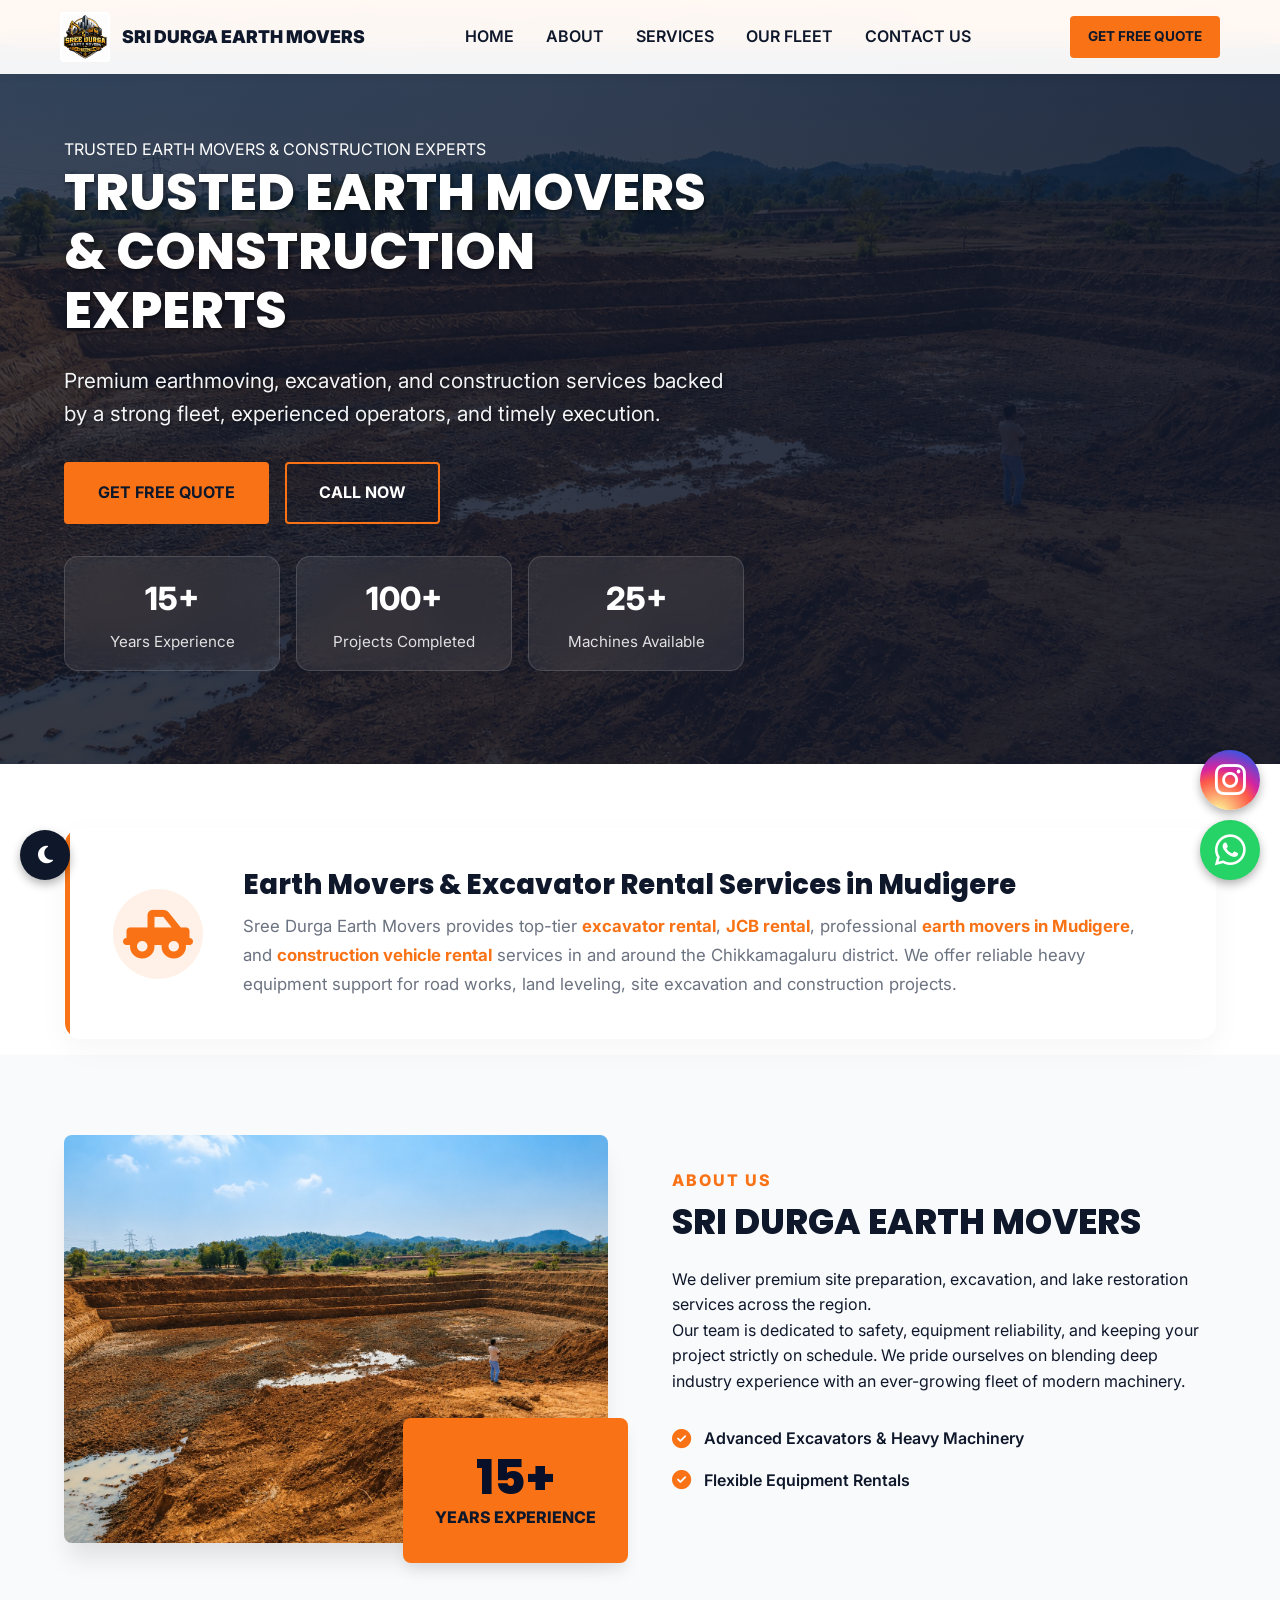
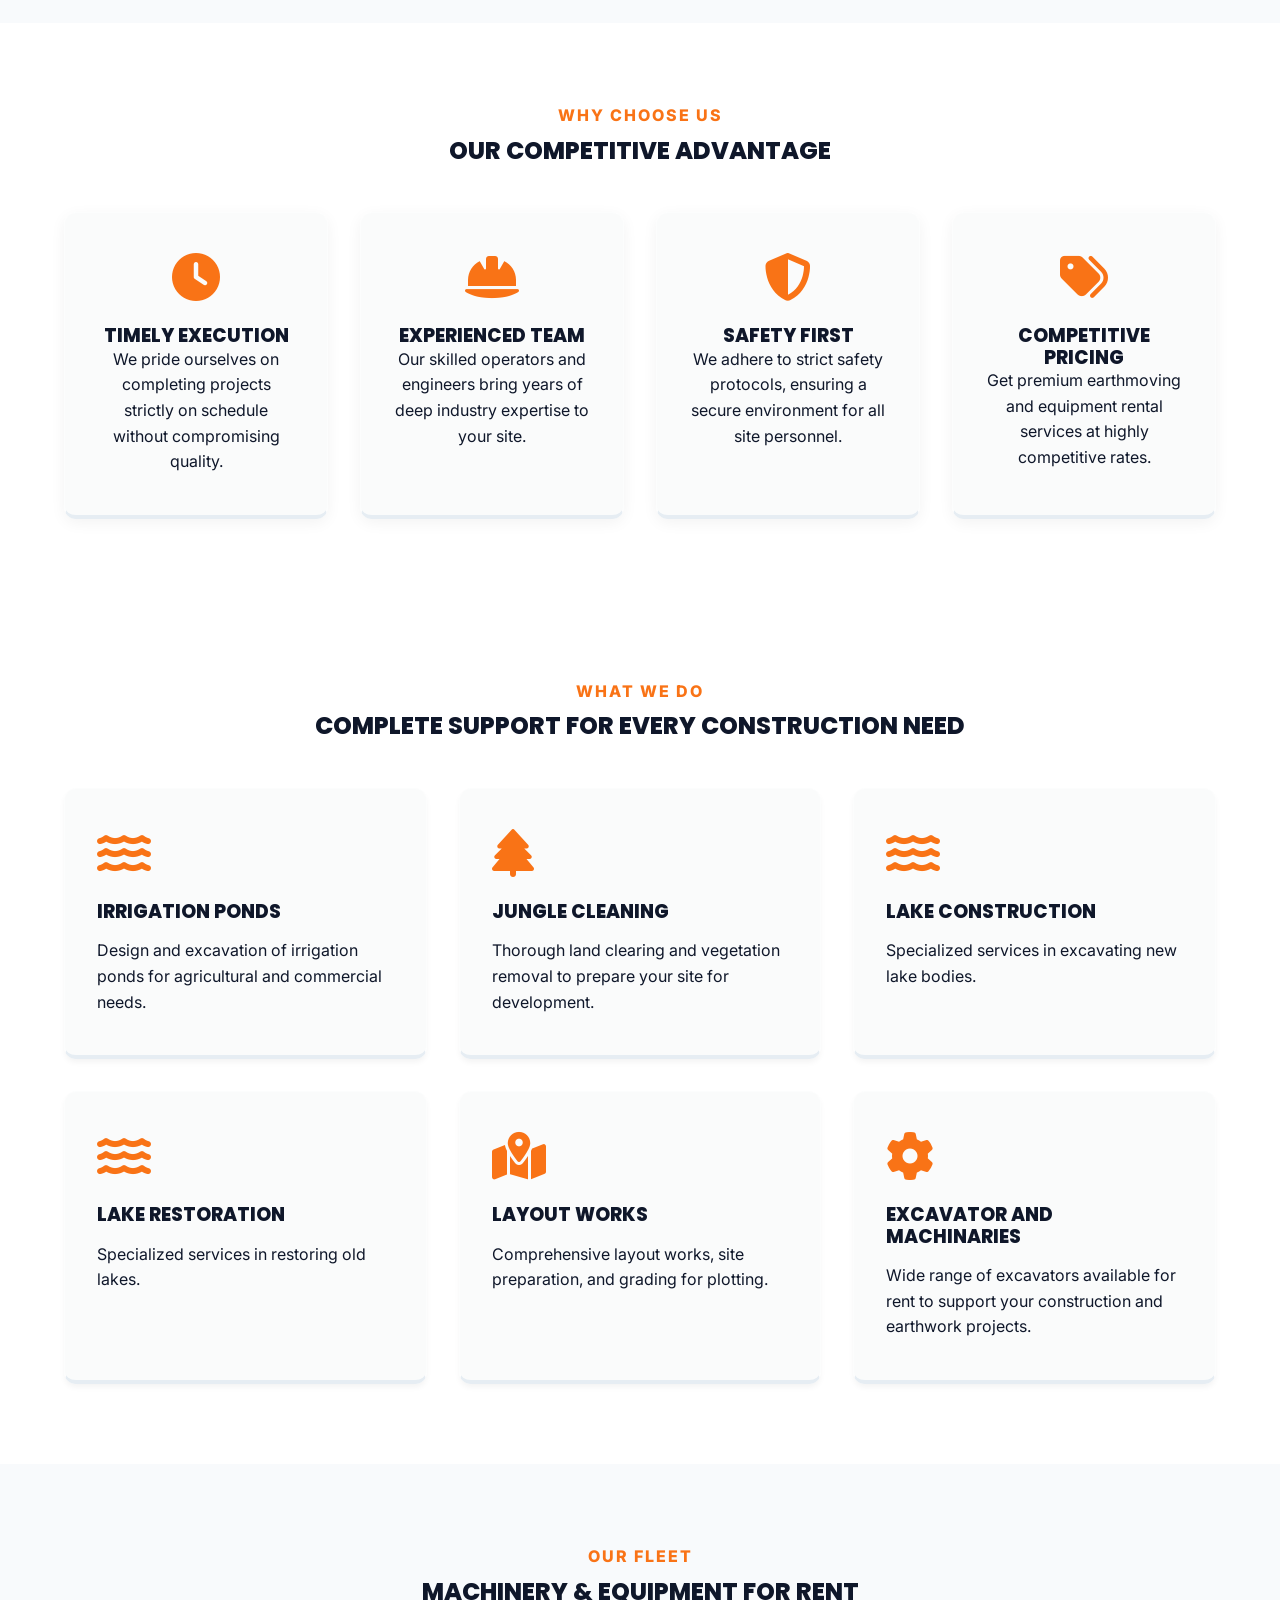
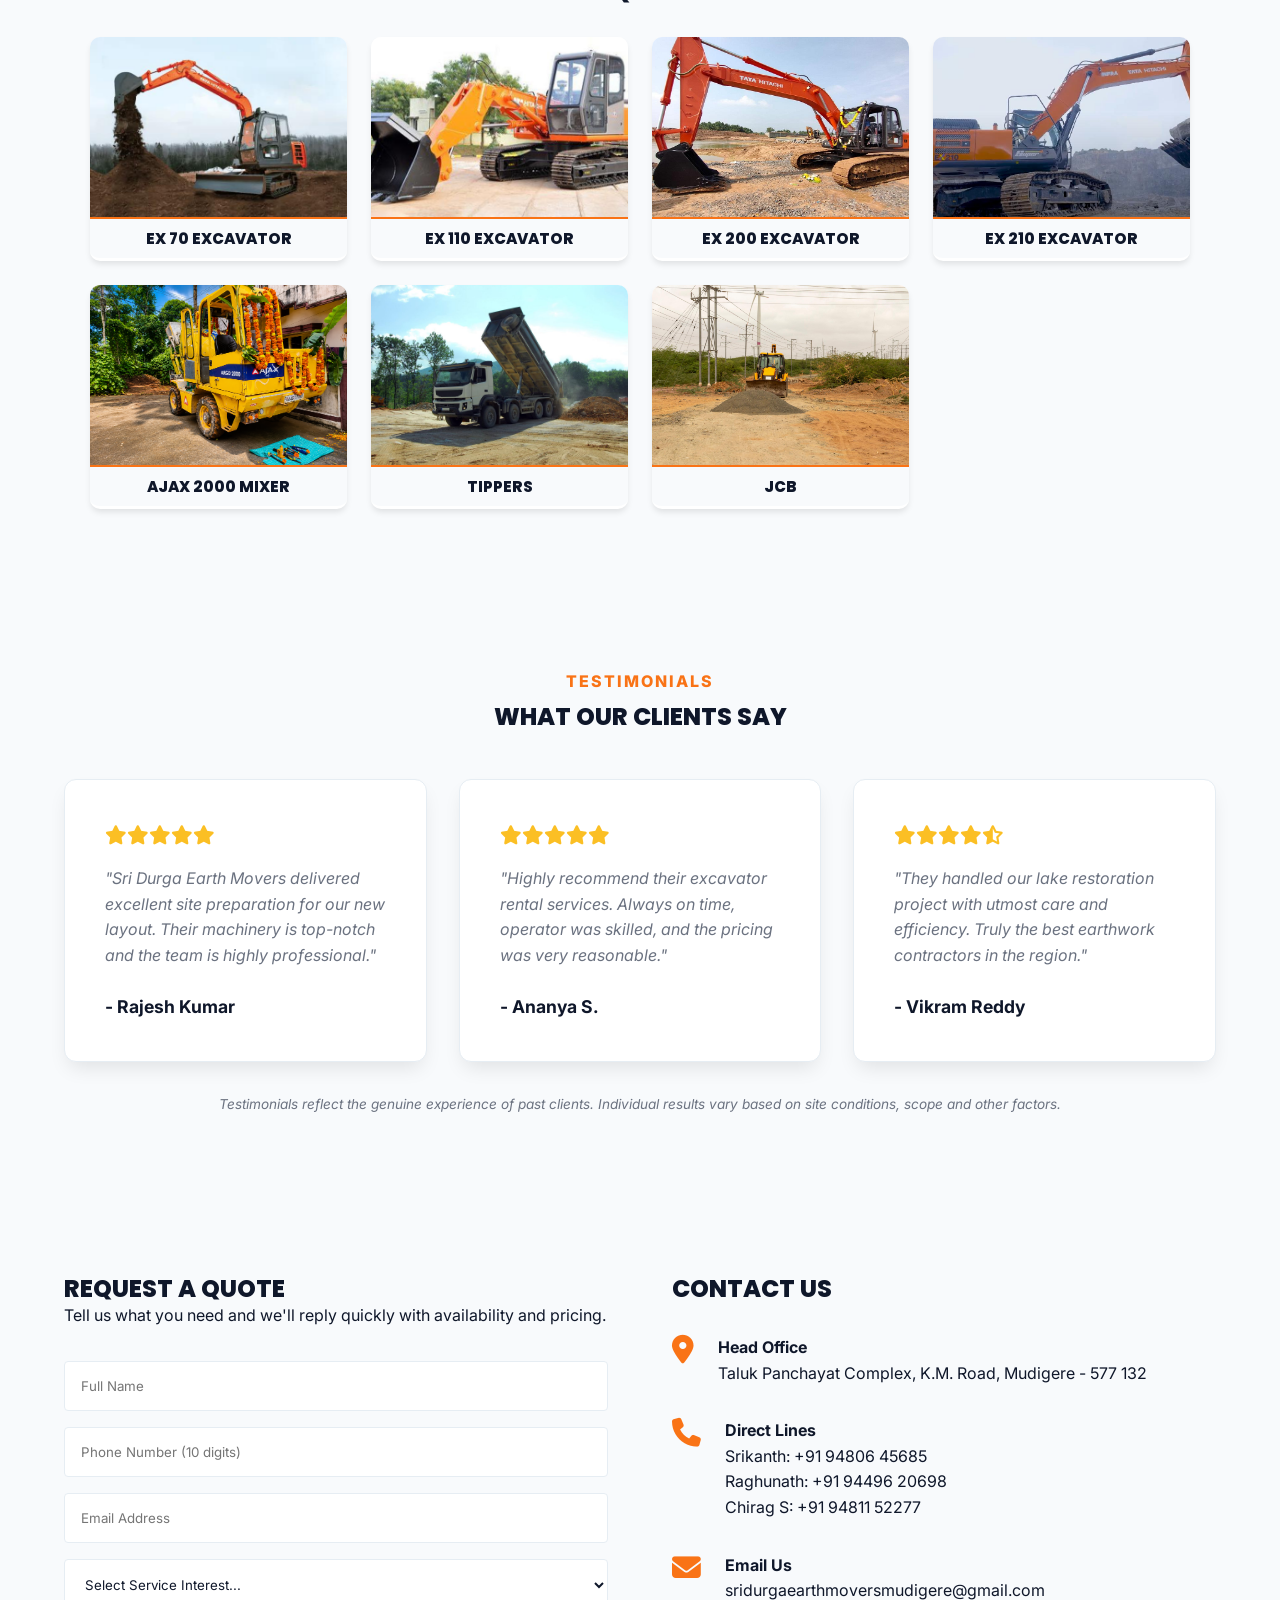
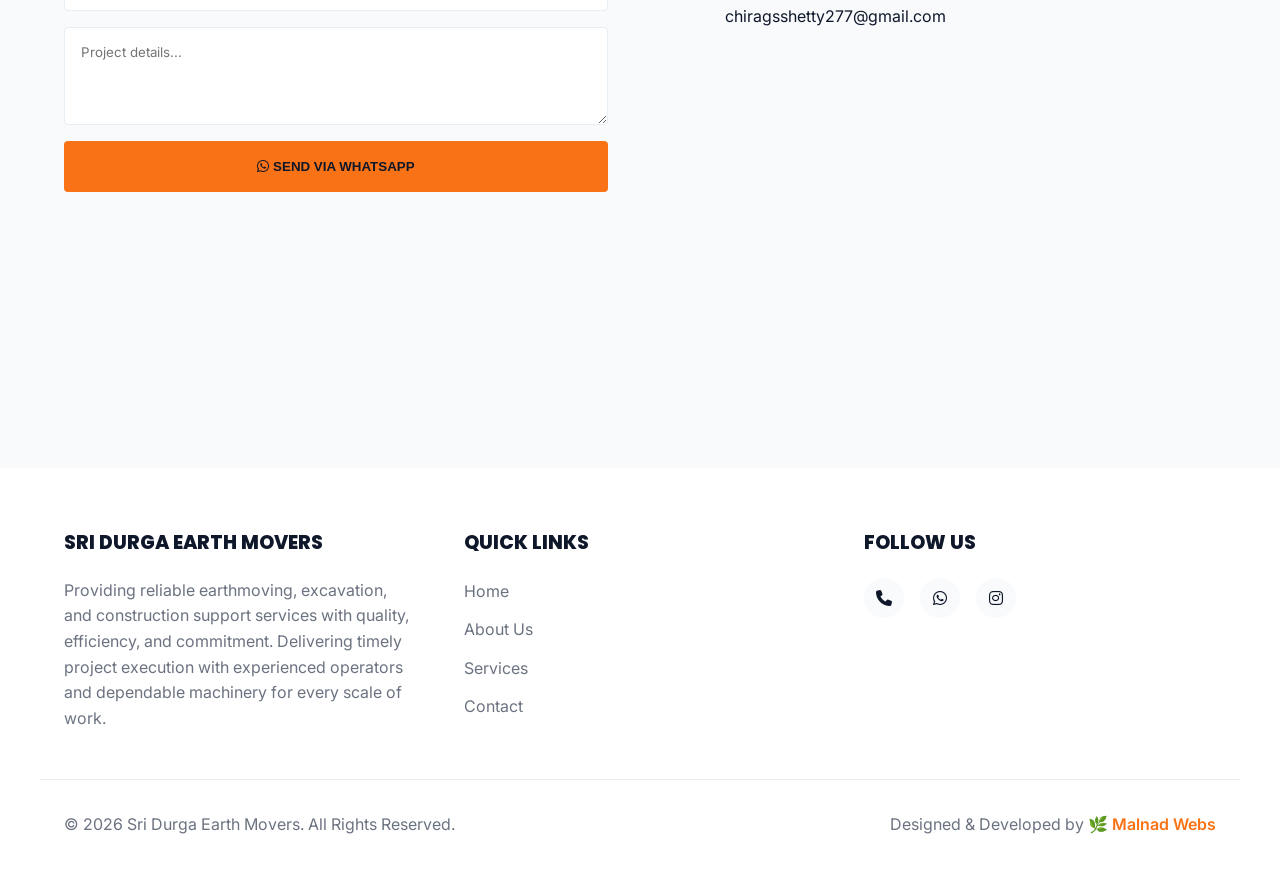
==== commit 95b3d07b: "SEO updated lcoal" ====
--- a/index.html
+++ b/index.html
@@ -151,6 +151,23 @@
     </div>
   </section>
 
+  <!-- Local SEO Service Section -->
+  <section id="local-seo" class="local-seo">
+    <div class="container reveal">
+      <div class="seo-card">
+        <div class="seo-icon">
+          <i class="fas fa-truck-pickup"></i>
+        </div>
+        <div class="seo-content">
+          <h2>Earth Movers & Excavator Rental Services in Mudigere</h2>
+          <p>
+            Sree Durga Earth Movers provides top-tier <strong>excavator rental</strong>, <strong>JCB rental</strong>, professional <strong>earth movers in Mudigere</strong>, and <strong>construction vehicle rental</strong> services in and around the Chikkamagaluru district. We offer reliable heavy equipment support for road works, land leveling, site excavation and construction projects.
+          </p>
+        </div>
+      </div>
+    </div>
+  </section>
+
   <!-- About Section -->
   <section id="about" class="about">
     <div class="container about-grid reveal">
--- a/assets/css/styles.css
+++ b/assets/css/styles.css
@@ -98,6 +98,7 @@
 
 /* Sections Dark Mode */
 body.dark-mode .services,
+body.dark-mode .local-seo,
 body.dark-mode .testimonials {
   background-color: var(--dark);
 }
@@ -119,6 +120,21 @@
 body.dark-mode .feature-card h3,
 body.dark-mode .testimonial-card h4 {
   color: var(--white);
+}
+body.dark-mode .seo-card {
+  background: rgba(255, 255, 255, 0.02);
+  border-color: rgba(255, 255, 255, 0.08);
+}
+body.dark-mode .seo-card:hover {
+  background: rgba(255, 255, 255, 0.04);
+  border-color: rgba(249, 115, 22, 0.4);
+  box-shadow: 0 15px 35px rgba(249, 115, 22, 0.15);
+}
+body.dark-mode .seo-content h2 {
+  color: var(--white);
+}
+body.dark-mode .seo-content p {
+  color: #D1D5DB;
 }
 body.dark-mode .fleet-info {
   background: var(--darker);
@@ -580,6 +596,82 @@
 /* Sections General */
 section {
   padding: 5rem 0;
+}
+
+/* Local SEO Section */
+.local-seo {
+  background-color: var(--white);
+  padding: 4rem 0 1rem;
+}
+
+.seo-card {
+  background: rgba(255, 255, 255, 0.7);
+  backdrop-filter: blur(12px);
+  -webkit-backdrop-filter: blur(12px);
+  border: 1px solid rgba(255, 255, 255, 0.8);
+  border-radius: 16px;
+  padding: 2.5rem 3rem;
+  display: flex;
+  align-items: center;
+  gap: 2.5rem;
+  box-shadow: 0 10px 30px rgba(0, 0, 0, 0.04);
+  transition: all 0.4s ease;
+  position: relative;
+  overflow: hidden;
+}
+
+.seo-card::before {
+  content: '';
+  position: absolute;
+  top: 0;
+  left: 0;
+  width: 5px;
+  height: 100%;
+  background: var(--primary);
+  border-radius: 16px 0 0 16px;
+}
+
+.seo-card:hover {
+  transform: translateY(-5px);
+  box-shadow: 0 15px 40px rgba(249, 115, 22, 0.12);
+  border-color: rgba(249, 115, 22, 0.3);
+}
+
+.seo-icon {
+  font-size: 3.5rem;
+  color: var(--primary);
+  background: rgba(249, 115, 22, 0.1);
+  width: 90px;
+  height: 90px;
+  display: flex;
+  align-items: center;
+  justify-content: center;
+  border-radius: 50%;
+  flex-shrink: 0;
+  transition: transform 0.4s ease;
+}
+
+.seo-card:hover .seo-icon {
+  transform: scale(1.1) rotate(5deg);
+}
+
+.seo-content h2 {
+  font-size: clamp(1.3rem, 3vw, 1.7rem);
+  margin-bottom: 0.75rem;
+  color: var(--dark);
+  text-transform: none;
+}
+
+.seo-content p {
+  font-size: 1.05rem;
+  line-height: 1.7;
+  color: var(--gray);
+  margin: 0;
+}
+
+.seo-content strong {
+  color: var(--primary);
+  font-weight: 700;
 }
 
 /* About */
@@ -1243,6 +1335,27 @@
     text-align: center;
   }
   
+  /* Local SEO */
+  .local-seo {
+    padding: 2.5rem 0 0;
+  }
+  .seo-card {
+    flex-direction: column;
+    text-align: center;
+    padding: 2rem 1.5rem;
+    gap: 1.5rem;
+  }
+  .seo-card::before {
+    width: 100%;
+    height: 5px;
+    border-radius: 16px 16px 0 0;
+  }
+  .seo-icon {
+    width: 75px;
+    height: 75px;
+    font-size: 2.5rem;
+  }
+
   /* About */
   .about-grid {
     gap: 2rem;
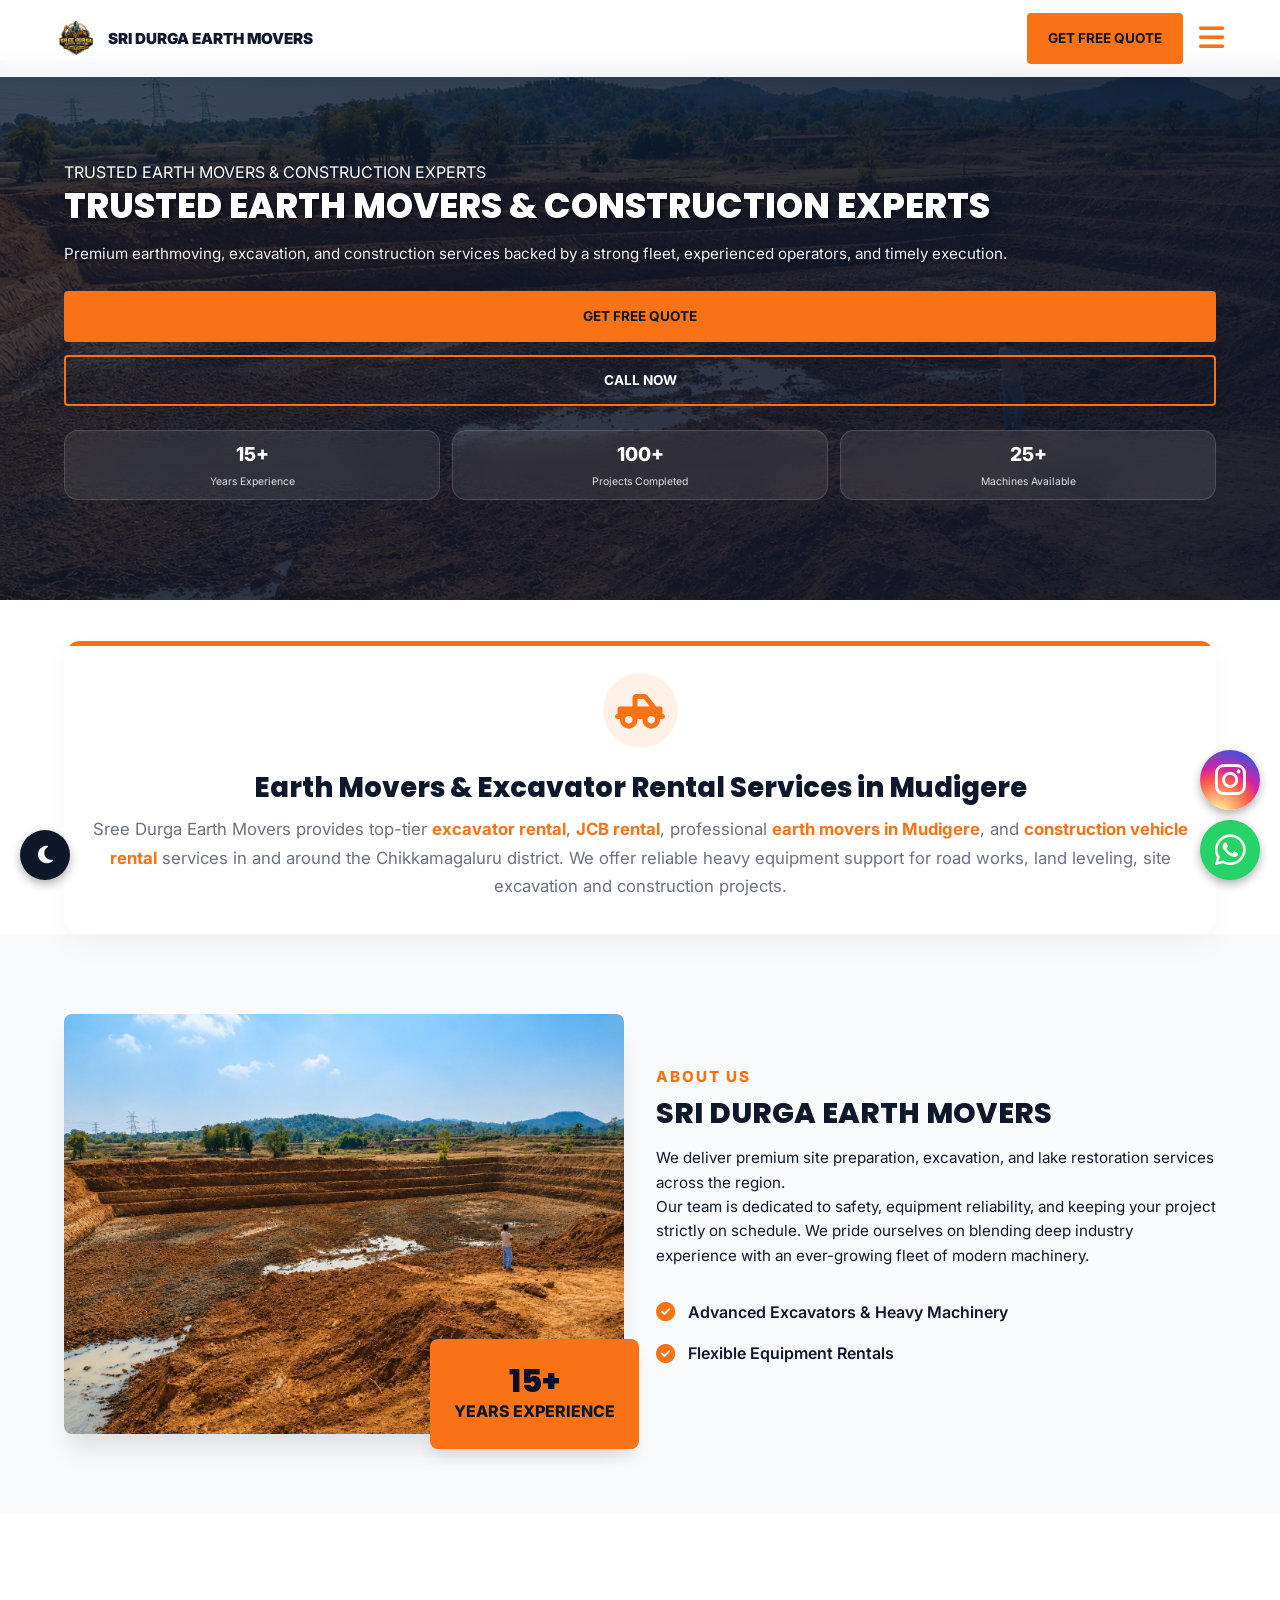
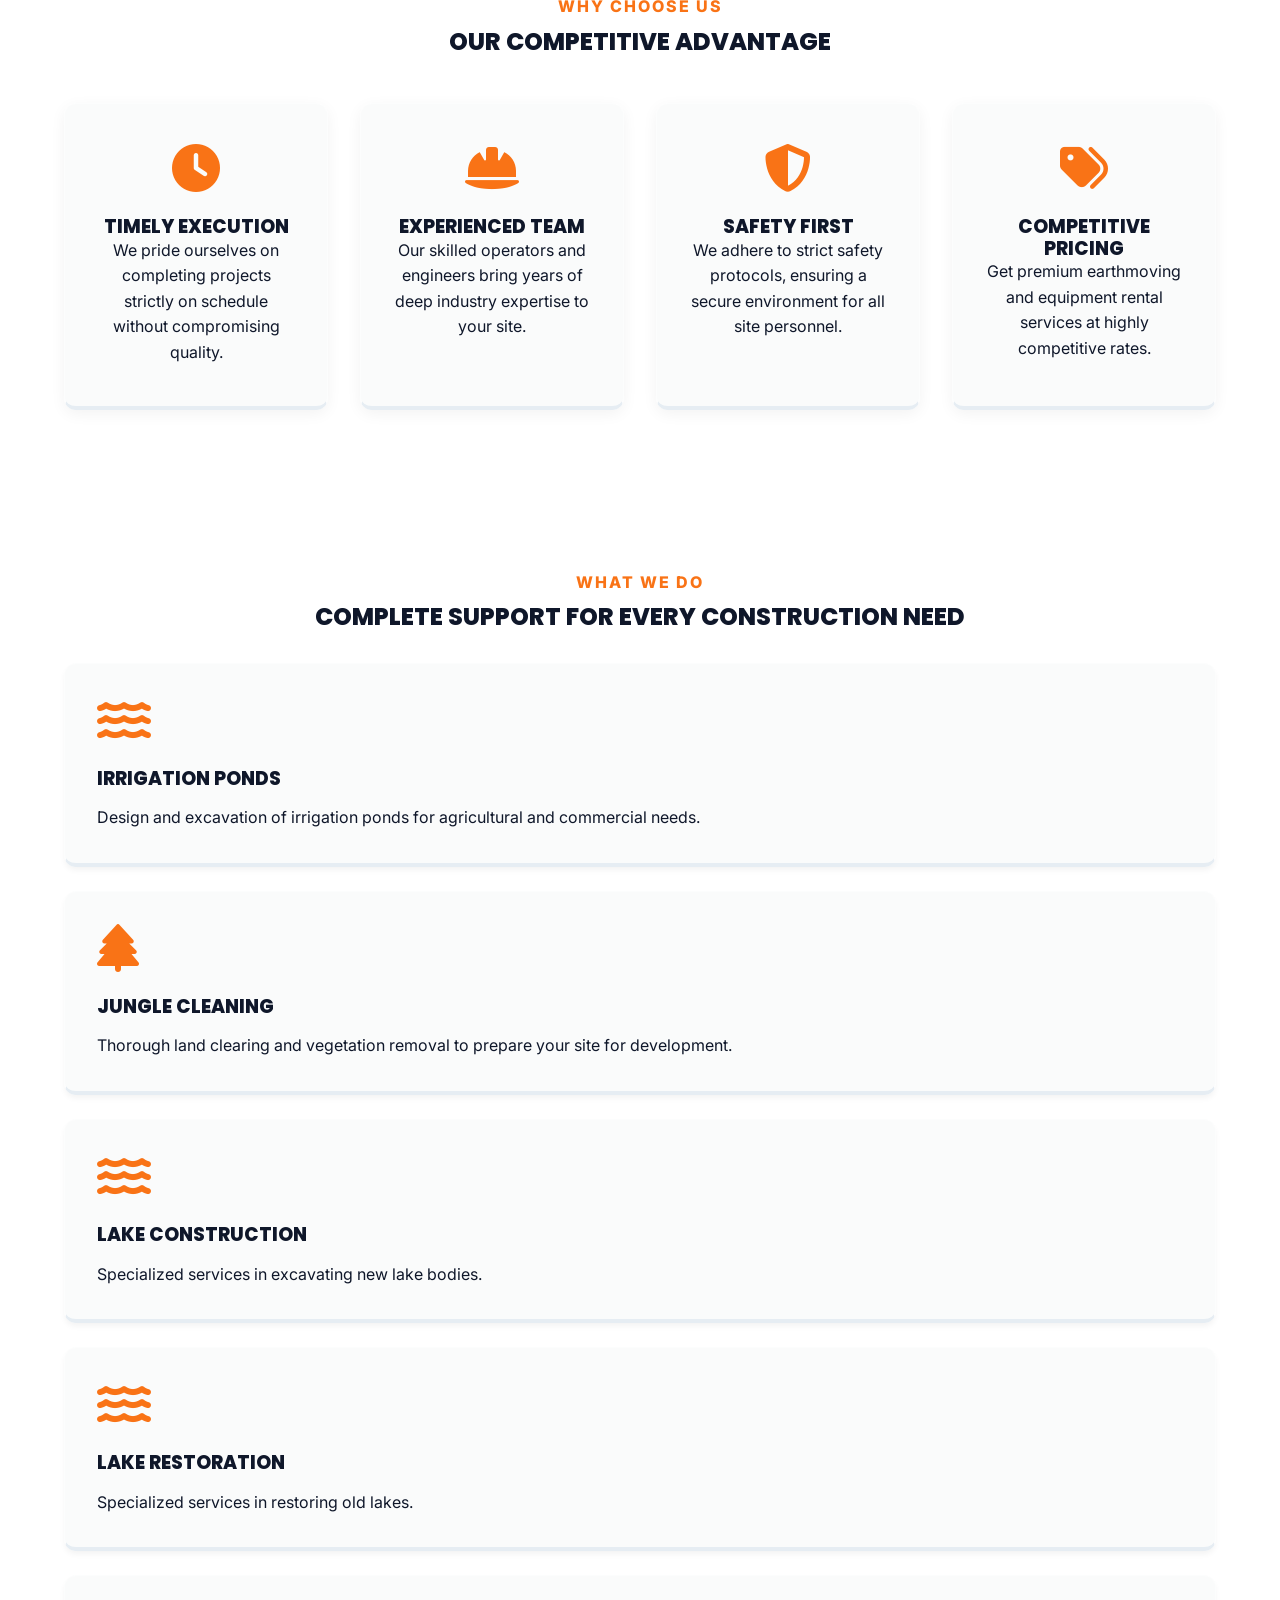
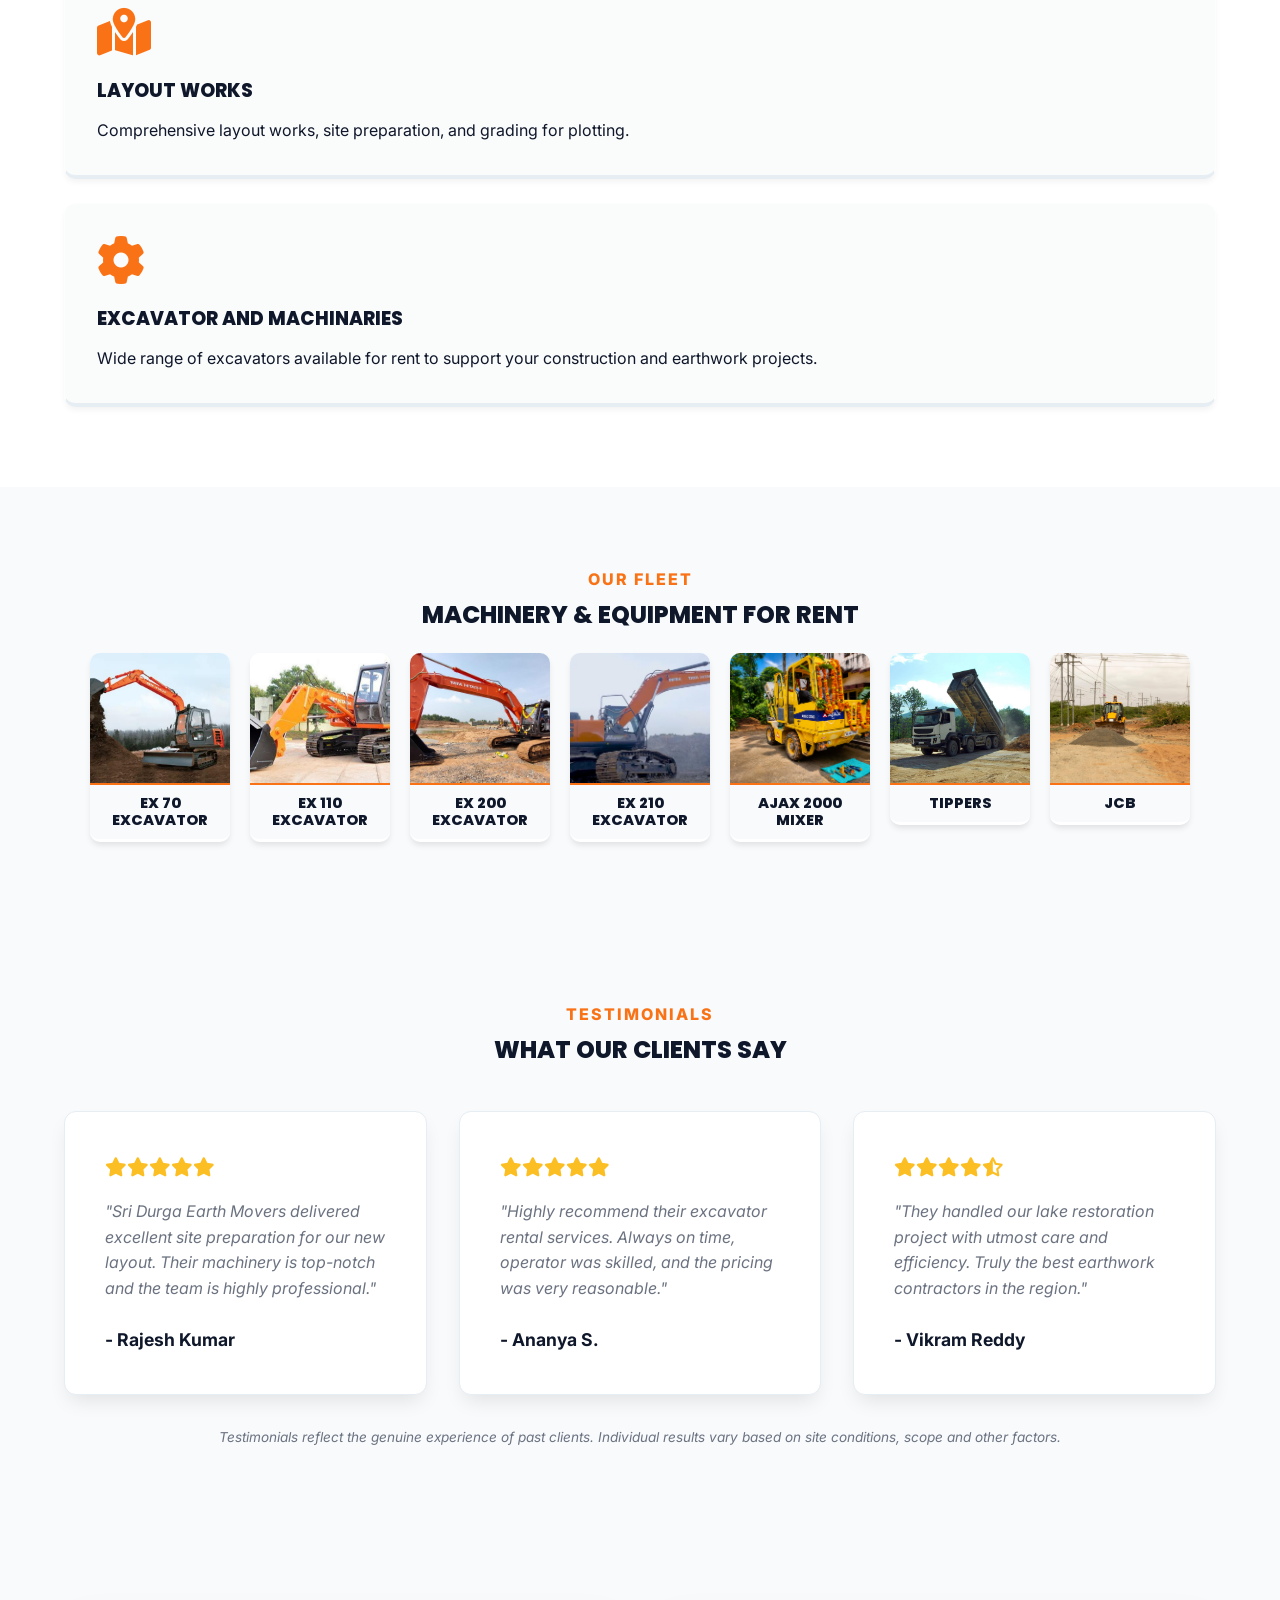
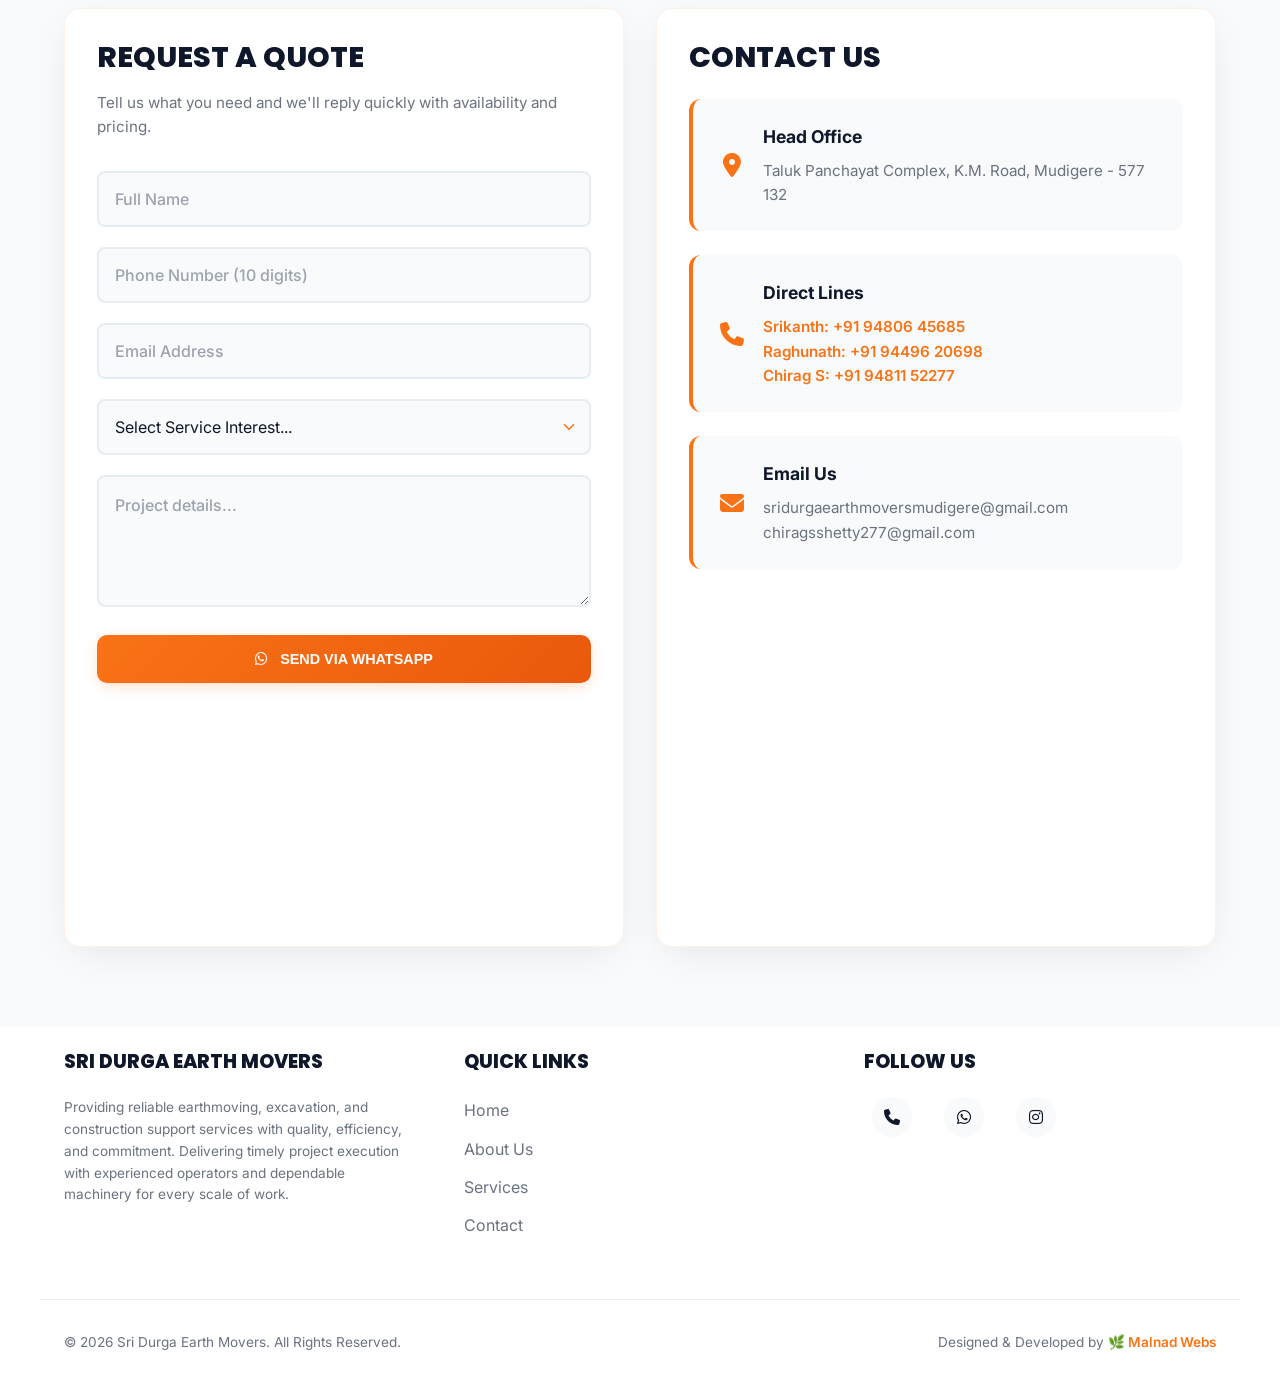
==== commit fb474490: "done" ====
--- a/index.html
+++ b/index.html
@@ -90,22 +90,6 @@
     <div class="loader-spinner"></div>
   </div>
 
-  <!-- Top Bar -->
-  <div class="top-bar">
-    <div class="container top-bar-inner">
-      <div class="contact-info">
-        <a href="tel:+919480645685"><i class="fas fa-phone"></i> +91 94806 45685</a>
-        <a href="tel:+919481152277"><i class="fas fa-phone"></i> +91 94811 52277</a>
-        <a href="mailto:sridurgaearthmoversmudigere@gmail.com"><i class="fas fa-envelope"></i> sridurgaearthmoversmudigere@gmail.com</a>
-        <a href="mailto:chiragsshetty277@gmail.com"><i class="fas fa-envelope"></i> chiragsshetty277@gmail.com</a>
-      </div>
-      <div class="social-info">
-        <a href="https://wa.me/919481152277" target="_blank" aria-label="WhatsApp"><i class="fab fa-whatsapp"></i></a>
-        <a href="https://instagram.com/sri_durga_earth_movers" target="_blank" aria-label="Instagram"><i class="fab fa-instagram"></i></a>
-      </div>
-    </div>
-  </div>
-
   <!-- Navbar -->
   <header class="navbar" id="navbar">
     <div class="container navbar-inner">
--- a/assets/css/styles.css
+++ b/assets/css/styles.css
@@ -154,15 +154,74 @@
   background-color: var(--darker);
   color: var(--white);
 }
+body.dark-mode .contact-form-wrapper {
+  background-color: rgba(15, 23, 42, 0.8);
+  border-color: rgba(249, 115, 22, 0.2);
+}
+body.dark-mode .contact-form-wrapper h2 {
+  color: var(--white);
+}
+body.dark-mode .contact-form-wrapper > p {
+  color: #D1D5DB;
+}
 body.dark-mode .contact-form-wrapper input,
 body.dark-mode .contact-form-wrapper select,
 body.dark-mode .contact-form-wrapper textarea {
-  background: rgba(255,255,255,0.05);
-  border: 1px solid rgba(255,255,255,0.1);
+  background: rgba(255,255,255,0.06);
+  border: 2px solid rgba(255,255,255,0.1);
   color: var(--white);
 }
+body.dark-mode .contact-form-wrapper input::placeholder,
+body.dark-mode .contact-form-wrapper textarea::placeholder {
+  color: rgba(255,255,255,0.5);
+}
+body.dark-mode .contact-form-wrapper input:focus,
+body.dark-mode .contact-form-wrapper select:focus,
+body.dark-mode .contact-form-wrapper textarea:focus {
+  background-color: rgba(15, 23, 42, 0.95);
+  border-color: var(--primary);
+  box-shadow: 0 0 0 3px rgba(249, 115, 22, 0.2);
+}
+body.dark-mode .contact-form-wrapper select {
+  appearance: none;
+  cursor: pointer;
+  padding-right: 2.5rem;
+  background-image: url("data:image/svg+xml,%3csvg xmlns='http://www.w3.org/2000/svg' viewBox='0 0 16 16'%3e%3cpath fill='none' stroke='%23F97316' stroke-linecap='round' stroke-linejoin='round' stroke-width='2' d='M2 5l6 6 6-6'/%3e%3c/svg%3e");
+  background-repeat: no-repeat;
+  background-position: right 0.75rem center;
+  background-size: 16px 12px;
+  background-color: rgba(255,255,255,0.06);
+}
+
+body.dark-mode .contact-form-wrapper select:hover {
+  background-color: rgba(255,255,255,0.08);
+}
 body.dark-mode .contact-form-wrapper select option {
-  color: var(--dark);
+  color: #000;
+  background: #fff;
+  padding: 0.75rem;
+}
+
+body.dark-mode .detail-item {
+  background-color: rgba(255,255,255,0.05);
+  border-left-color: var(--primary);
+}
+
+body.dark-mode .detail-item strong {
+  color: var(--white);
+}
+
+body.dark-mode .detail-item p {
+  color: #D1D5DB;
+}
+
+body.dark-mode .contact-details {
+  background-color: rgba(15, 23, 42, 0.8);
+  border-color: rgba(249, 115, 22, 0.2);
+}
+
+body.dark-mode .contact-details h2 {
+  color: var(--white);
 }
 
 /* Footer Dark Mode */
@@ -379,6 +438,10 @@
   padding: 0.5rem 0;
   width: 100%;
   overflow-x: hidden;
+  position: fixed;
+  top: 0;
+  left: 0;
+  z-index: 101;
 }
 
 .top-bar-inner {
@@ -512,6 +575,7 @@
   min-height: 600px;
   display: flex;
   align-items: center;
+  margin-top: 60px;
   background: var(--dark) url('assets/images/Site1.jpeg') center/cover no-repeat;
   overflow: hidden;
 }
@@ -596,6 +660,7 @@
 /* Sections General */
 section {
   padding: 5rem 0;
+  scroll-margin-top: 75px;
 }
 
 /* Local SEO Section */
@@ -970,23 +1035,62 @@
   gap: 4rem;
 }
 
+.contact-form-wrapper {
+  background: var(--white);
+  padding: 3rem;
+  border-radius: 16px;
+  box-shadow: 0 10px 40px -10px rgba(0,0,0,0.1);
+  border: 1px solid rgba(249, 115, 22, 0.1);
+}
+
+.contact-form-wrapper h2 {
+  font-size: 1.8rem;
+  margin-bottom: 0.5rem;
+  color: var(--dark);
+}
+
+.contact-form-wrapper > p {
+  color: var(--gray);
+  margin-bottom: 2rem;
+  font-size: 1rem;
+}
+
 .contact-form-wrapper form {
   margin-top: 2rem;
   display: flex;
   flex-direction: column;
-  gap: 1rem;
+  gap: 1.25rem;
 }
 
 .contact-form-wrapper input,
 .contact-form-wrapper select,
 .contact-form-wrapper textarea {
   width: 100%;
-  padding: 1rem;
-  background: var(--white);
-  border: 1px solid var(--border);
+  padding: 1.1rem 1.25rem;
+  background: var(--light);
+  border: 2px solid var(--border);
   color: var(--dark);
-  border-radius: 4px;
+  border-radius: 10px;
   font-family: inherit;
+  font-size: 1rem;
+  transition: all 0.3s ease;
+}
+
+.contact-form-wrapper input::placeholder,
+.contact-form-wrapper textarea::placeholder {
+  color: #9CA3AF;
+  font-weight: 500;
+}
+
+.contact-form-wrapper select {
+  cursor: pointer;
+  appearance: none;
+  padding-right: 2.5rem;
+  background-image: url("data:image/svg+xml,%3csvg xmlns='http://www.w3.org/2000/svg' viewBox='0 0 16 16'%3e%3cpath fill='none' stroke='%23F97316' stroke-linecap='round' stroke-linejoin='round' stroke-width='2' d='M2 5l6 6 6-6'/%3e%3c/svg%3e");
+  background-repeat: no-repeat;
+  background-position: right 0.75rem center;
+  background-size: 16px 12px;
+  background-color: var(--light);
 }
 
 .contact-form-wrapper input:focus,
@@ -994,17 +1098,135 @@
 .contact-form-wrapper textarea:focus {
   outline: none;
   border-color: var(--primary);
+  background-color: var(--white);
+  box-shadow: 0 0 0 3px rgba(249, 115, 22, 0.1);
+  transform: translateY(-2px);
+}
+
+.contact-form-wrapper input:hover,
+.contact-form-wrapper select:hover,
+.contact-form-wrapper textarea:hover {
+  border-color: var(--primary);
+  background-color: var(--white);
+}
+
+.contact-form-wrapper textarea {
+  resize: vertical;
+  min-height: 120px;
+  line-height: 1.5;
+}
+
+.contact-form-wrapper button[type="submit"] {
+  padding: 1.2rem 2rem;
+  font-size: 1rem;
+  font-weight: 700;
+  text-transform: uppercase;
+  border: none;
+  border-radius: 10px;
+  background: linear-gradient(135deg, var(--primary) 0%, var(--primary-hover) 100%);
+  color: var(--white);
+  cursor: pointer;
+  transition: all 0.3s ease;
+  margin-top: 0.5rem;
+  box-shadow: 0 4px 15px -3px rgba(249, 115, 22, 0.3);
+  display: flex;
+  align-items: center;
+  justify-content: center;
+  gap: 0.75rem;
+}
+
+.contact-form-wrapper button[type="submit"]:hover {
+  transform: translateY(-3px);
+  box-shadow: 0 8px 25px -5px rgba(249, 115, 22, 0.4);
+}
+
+.contact-form-wrapper button[type="submit"]:active {
+  transform: translateY(-1px);
+}
+
+.form-status {
+  padding: 1rem 1.25rem;
+  border-radius: 10px;
+  font-weight: 600;
+  text-align: center;
+  margin-top: 1rem;
+  display: none;
+}
+
+.form-status.success {
+  background-color: #D1FAE5;
+  color: #047857;
+  border: 1px solid #A7F3D0;
+  display: block;
+}
+
+.form-status.error {
+  background-color: #FEE2E2;
+  color: #DC2626;
+  border: 1px solid #FECACA;
+  display: block;
 }
 
 .detail-item {
   display: flex;
   gap: 1.5rem;
   margin: 2rem 0;
+  padding: 1.75rem;
+  background: var(--light);
+  border-radius: 12px;
+  border-left: 4px solid var(--primary);
+  transition: all 0.3s ease;
+}
+
+.detail-item:hover {
+  transform: translateX(8px);
+  box-shadow: 0 4px 15px -3px rgba(0,0,0,0.1);
 }
 
 .detail-item i {
+  font-size: 2rem;
+  color: var(--primary);
+  min-width: 2.5rem;
+  display: flex;
+  align-items: center;
+  justify-content: center;
+}
+
+.detail-item strong {
+  color: var(--dark);
+  font-size: 1.1rem;
+  display: block;
+  margin-bottom: 0.5rem;
+}
+
+.detail-item p {
+  color: var(--gray);
+  margin: 0;
+  font-size: 0.95rem;
+}
+
+.detail-item a {
+  color: var(--primary);
+  font-weight: 600;
+  transition: color 0.3s ease;
+}
+
+.detail-item a:hover {
+  color: var(--primary-hover);
+}
+
+.contact-details {
+  background: var(--white);
+  padding: 3rem;
+  border-radius: 16px;
+  box-shadow: 0 10px 40px -10px rgba(0,0,0,0.1);
+  border: 1px solid rgba(249, 115, 22, 0.1);
+}
+
+.contact-details h2 {
   font-size: 1.8rem;
-  color: var(--primary);
+  margin-bottom: 2rem;
+  color: var(--dark);
 }
 
 .map-embed {
@@ -1152,13 +1374,21 @@
     justify-content: flex-start;
   }
   .hero-stats {
-    grid-template-columns: 1fr;
+    grid-template-columns: repeat(3, 1fr);
     gap: 0.75rem;
     margin-top: 1.75rem;
   }
   .stat-card {
     min-height: auto;
     width: 100%;
+    padding: 1rem;
+  }
+  .stat-card span {
+    font-size: 1.8rem;
+    margin-bottom: 0.3rem;
+  }
+  .stat-card p {
+    font-size: 0.9rem;
   }
   .btn {
     padding: 0.9rem 1.5rem;
@@ -1181,6 +1411,7 @@
   /* Spacing */
   section {
     padding: 2.5rem 0;
+    scroll-margin-top: 72px;
   }
   
   .container {
@@ -1189,7 +1420,8 @@
   .hero {
     height: auto;
     min-height: 450px;
-    padding: 2rem 0;
+    padding: 64px 2rem 2rem 2rem;
+    margin-top: 0;
   }
   .hero-content {
     padding: 0 0.5rem;
@@ -1210,13 +1442,20 @@
     gap: 0.8rem;
   }
   .hero-stats {
-    grid-template-columns: 1fr;
+    grid-template-columns: repeat(3, 1fr);
     gap: 0.75rem;
     margin-top: 1.5rem;
   }
   .stat-card {
     min-height: auto;
     padding: 1rem;
+  }
+  .stat-card span {
+    font-size: 1.8rem;
+    margin-bottom: 0.3rem;
+  }
+  .stat-card p {
+    font-size: 0.9rem;
   }
   .btn {
     padding: 0.8rem 1rem;
@@ -1242,6 +1481,54 @@
   }
   .contact-info a {
     font-size: 0.7rem;
+    white-space: normal;
+    word-break: break-word;
+  }
+  .social-info {
+    justify-content: center;
+    gap: 0.3rem;
+  }
+
+  /* Top Bar - Hide on Mobile */
+  .top-bar {
+    display: none;
+  }
+
+  /* Navbar Mobile */
+  .navbar {
+    top: 0;
+  }
+  .navbar-inner {
+    padding: 0.6rem 1rem;
+    min-height: 48px;
+  }
+  .brand img {
+    width: 40px;
+    height: 40px;
+  }
+  .brand span {
+    font-size: 0.9rem;
+  }
+  .nav-links {
+    display: none;
+  }
+  .nav-links.active {
+    display: flex;
+    flex-direction: column;
+    position: absolute;
+    top: 100%;
+    left: 0;
+    right: 0;
+    background: var(--white);
+    padding: 1rem;
+    gap: 1rem;
+  }
+  .header-cta {
+    display: none;
+  }
+  .mobile-toggle {
+    display: block;
+  }
     white-space: normal;
     word-break: break-word;
   }
@@ -1321,13 +1608,24 @@
     gap: 0.8rem;
   }
   .hero-stats {
-    grid-template-columns: 1fr;
+    grid-template-columns: repeat(3, 1fr);
     gap: 0.75rem;
     margin-top: 1.5rem;
   }
   .stat-card {
     min-height: auto;
-  }
+    padding: 0.75rem;
+  }
+  .stat-card span {
+    font-size: 1.5rem;
+    margin-bottom: 0.25rem;
+  }
+  .stat-card p {
+    font-size: 0.8rem;
+  }
+  .stat-card { padding: 0.5rem; }
+  .stat-card span { font-size: 1.2rem; }
+  .stat-card p { font-size: 0.65rem; }
   .btn {
     padding: 0.8rem 1.2rem;
     font-size: 0.85rem;
@@ -1407,6 +1705,9 @@
   .contact-grid {
     gap: 2rem;
   }
+  .contact-form-wrapper {
+    padding: 2rem;
+  }
   .contact-form-wrapper h2,
   .contact-details h2 {
     font-size: clamp(1.3rem, 3vw, 1.8rem);
@@ -1419,13 +1720,22 @@
   .contact-form-wrapper input,
   .contact-form-wrapper select,
   .contact-form-wrapper textarea {
-    padding: 0.9rem;
+    padding: 1rem;
     font-size: 16px;
+    border-radius: 8px;
+  }
+  .contact-form-wrapper button[type="submit"] {
+    padding: 1rem 1.5rem;
+    font-size: 0.9rem;
+  }
+  .contact-details {
+    padding: 2rem;
   }
   
   .detail-item {
     gap: 1rem;
     margin: 1.5rem 0;
+    padding: 1.5rem;
   }
   .detail-item i {
     font-size: 1.5rem;
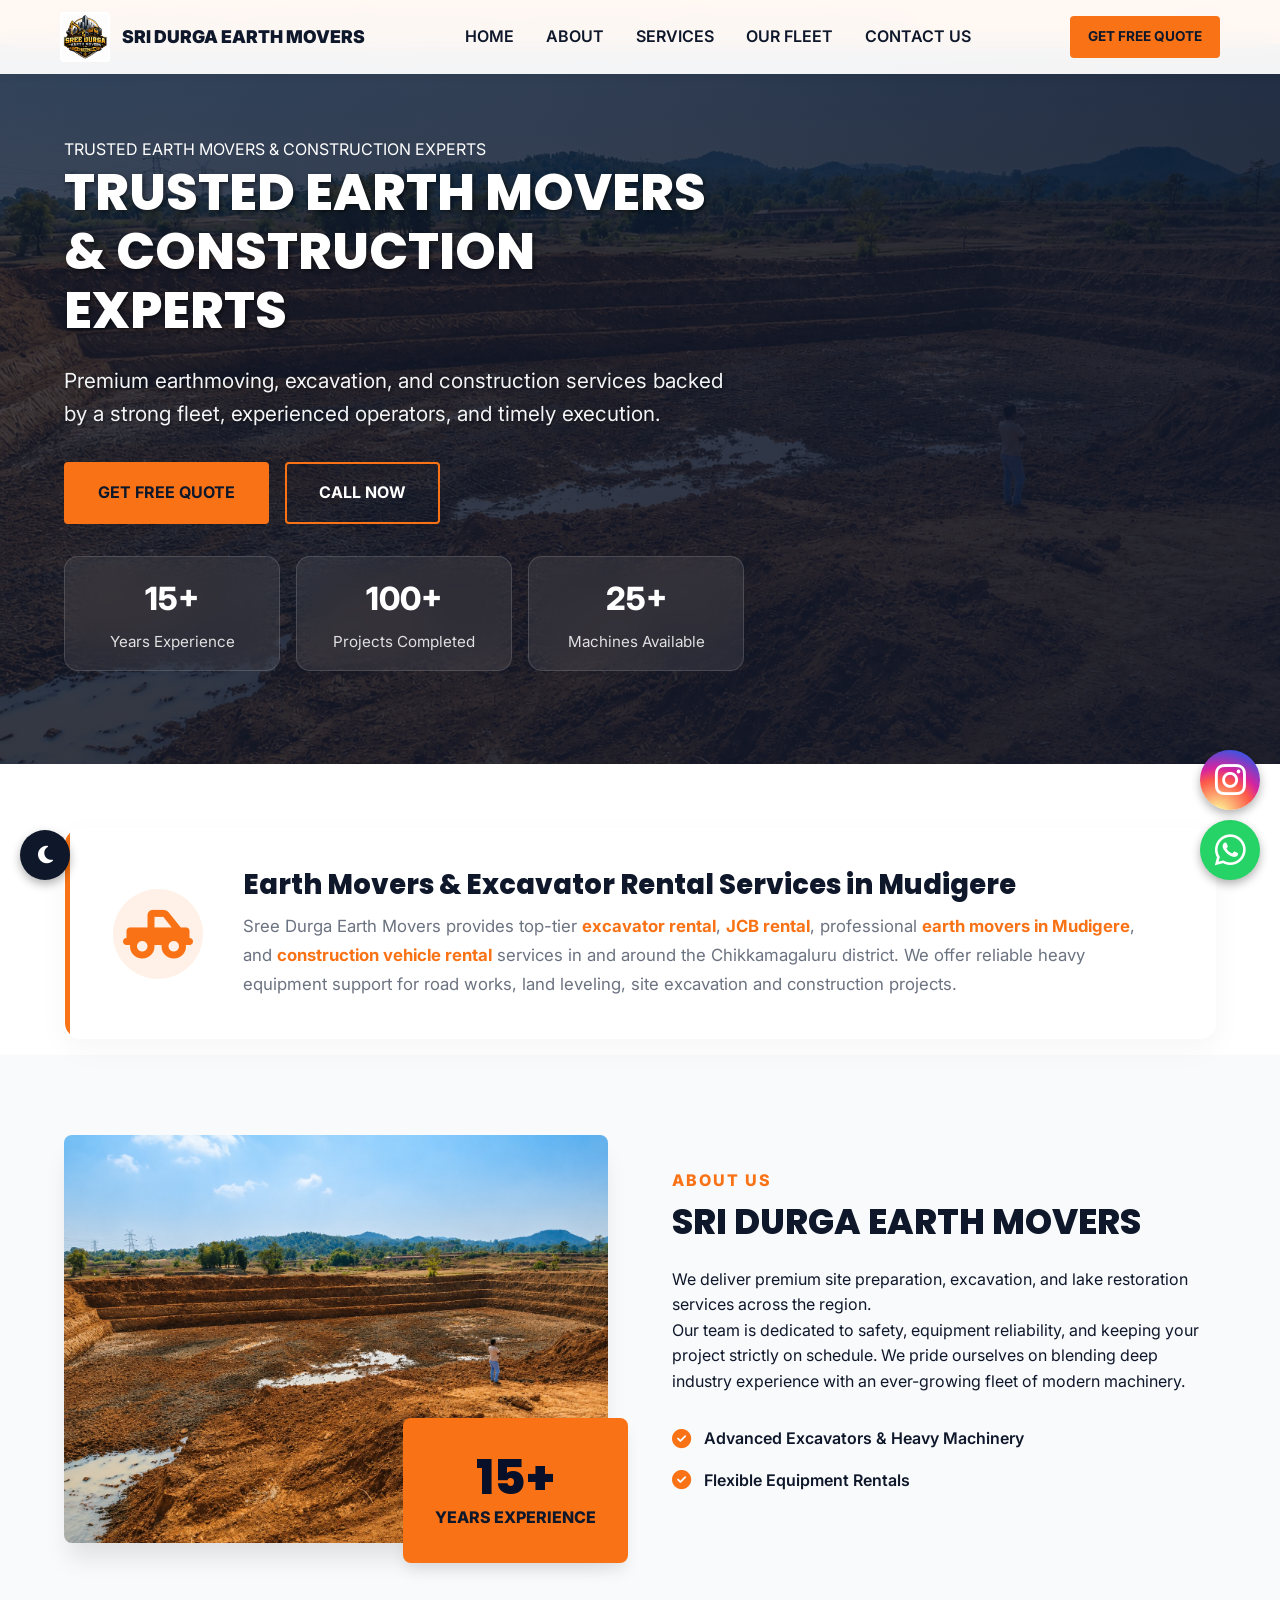
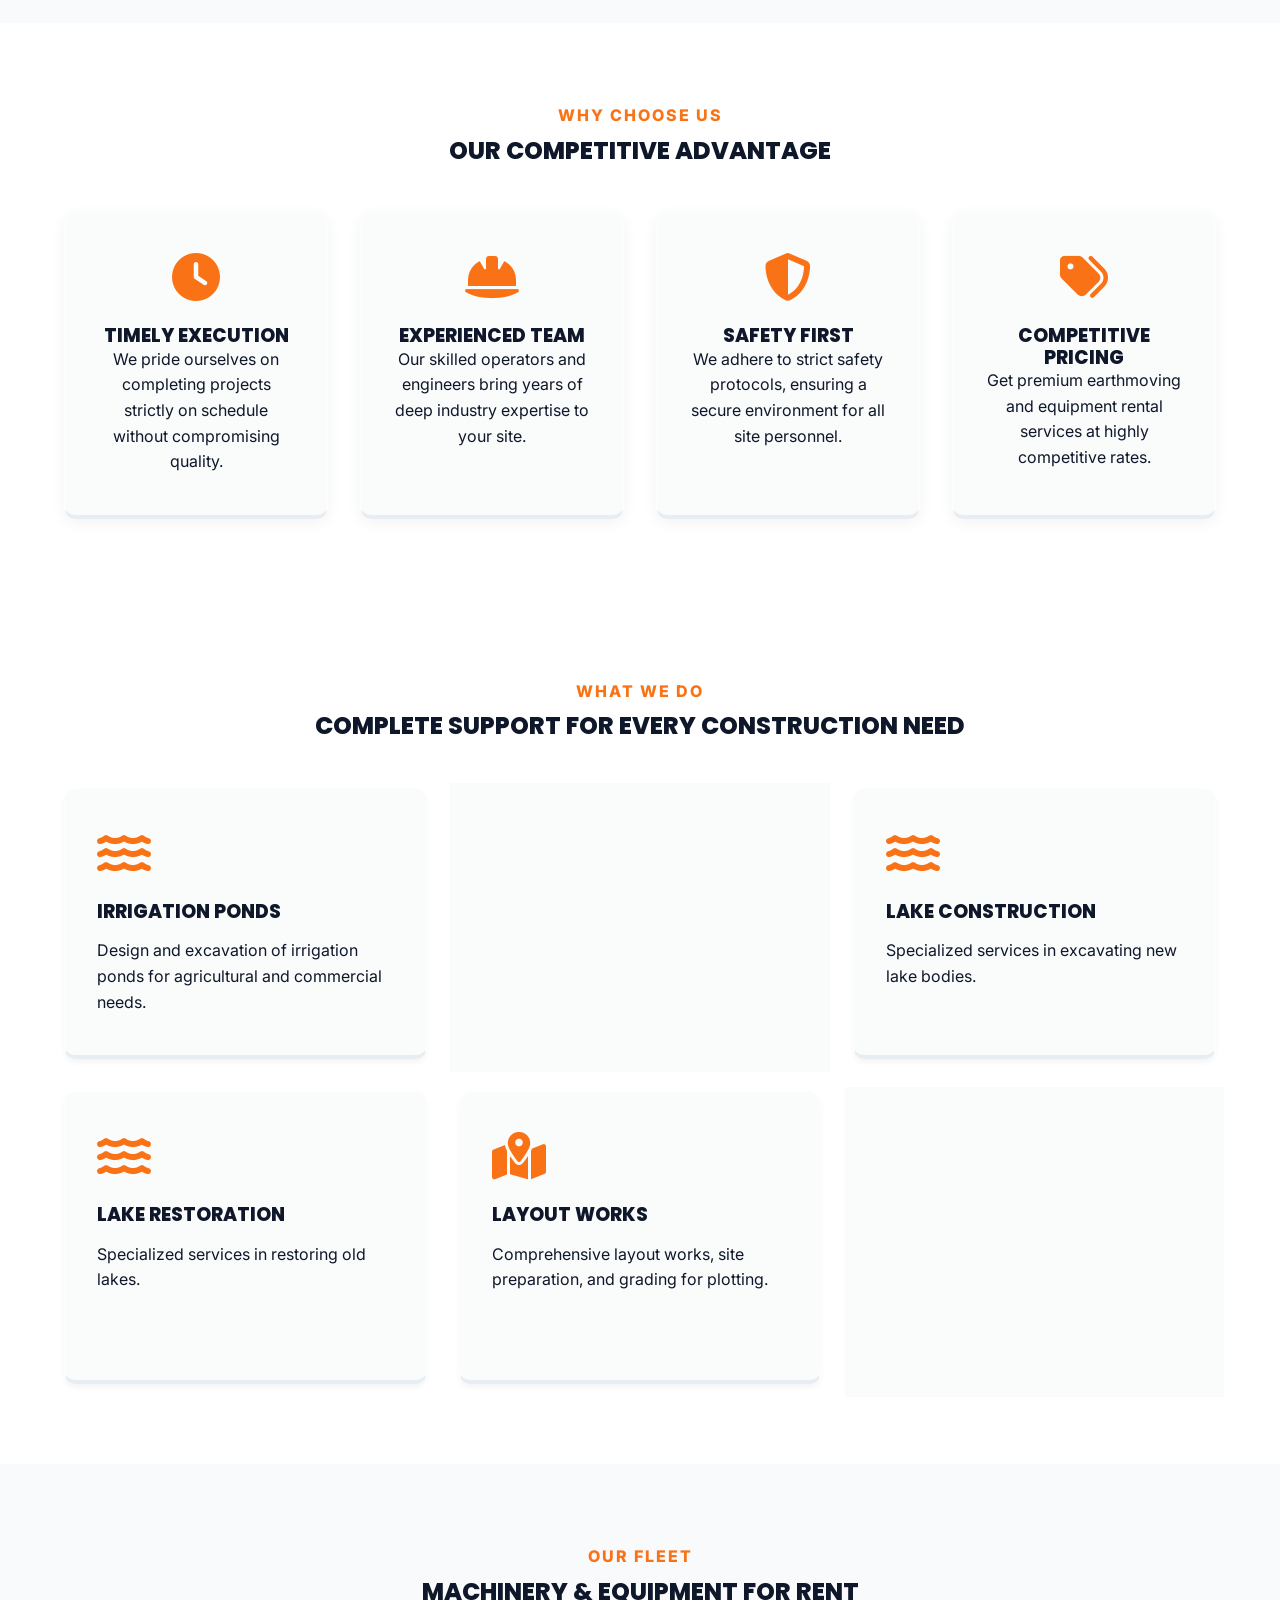
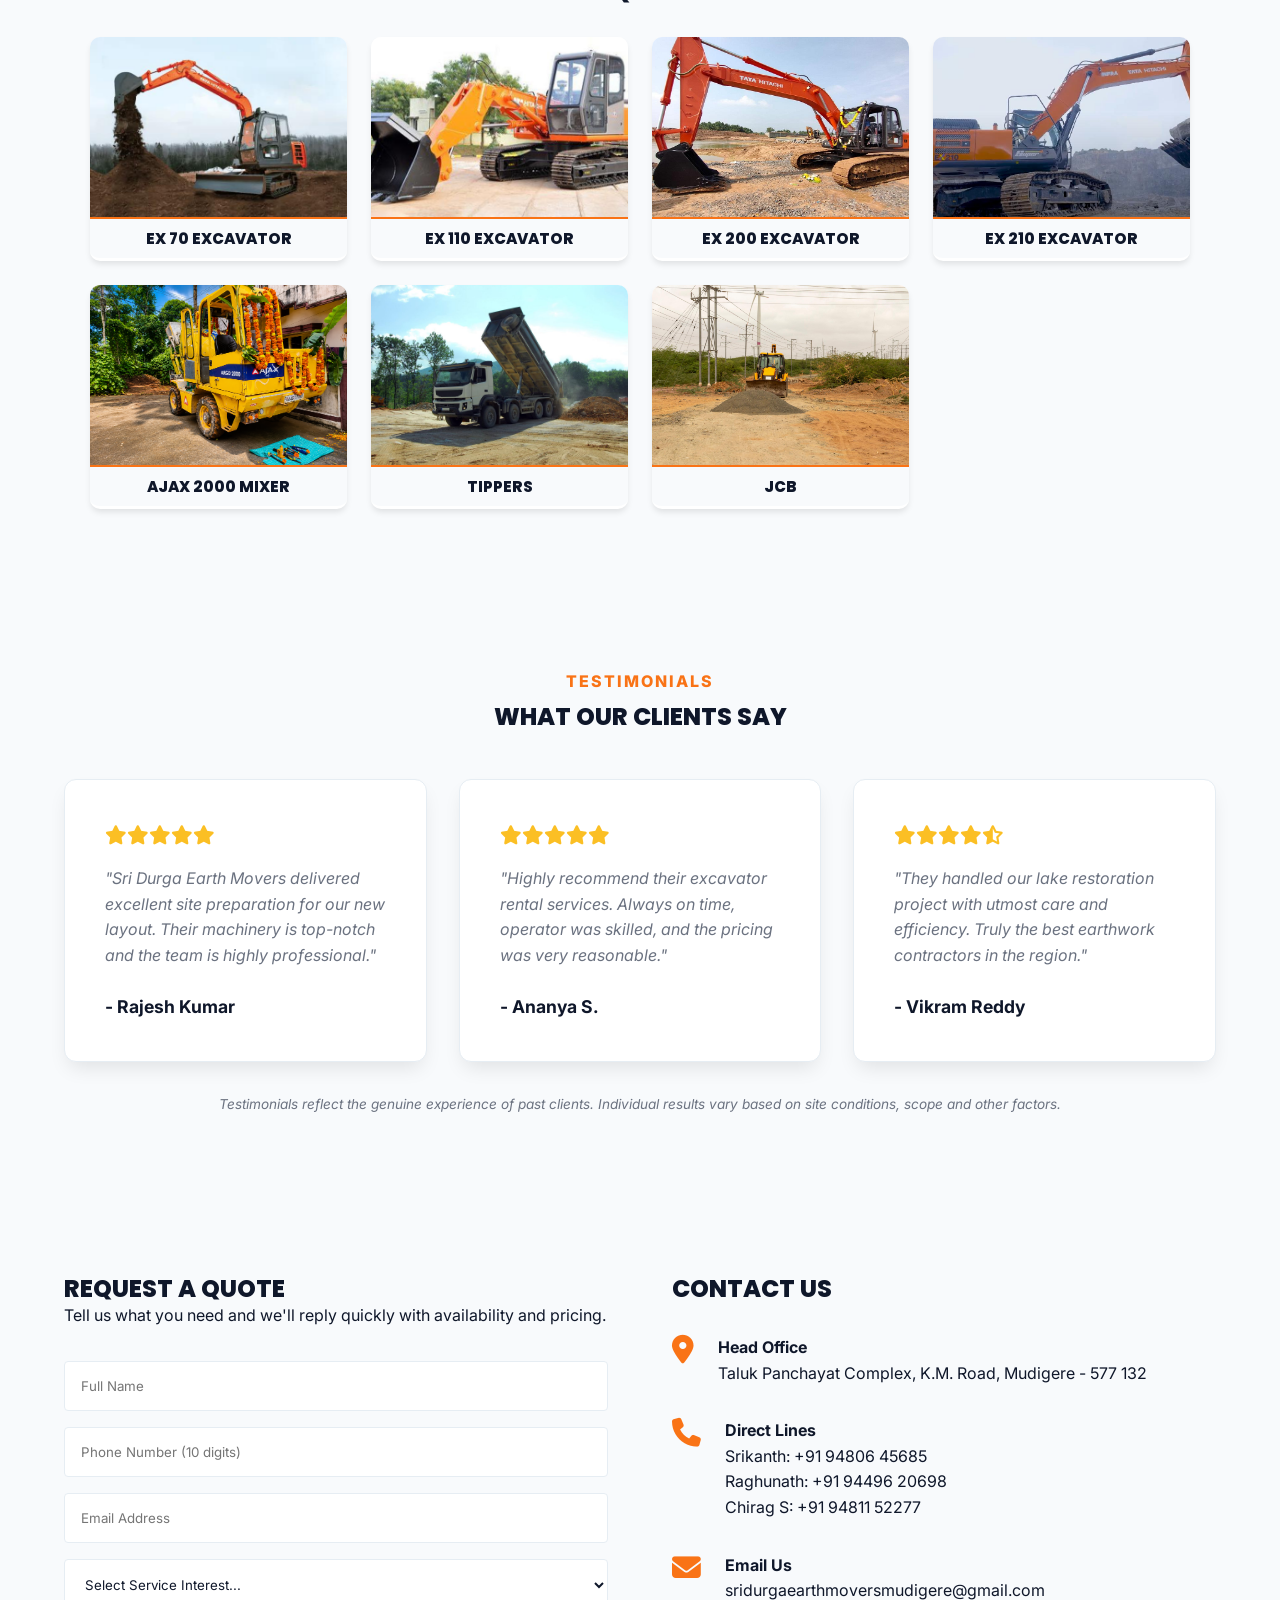
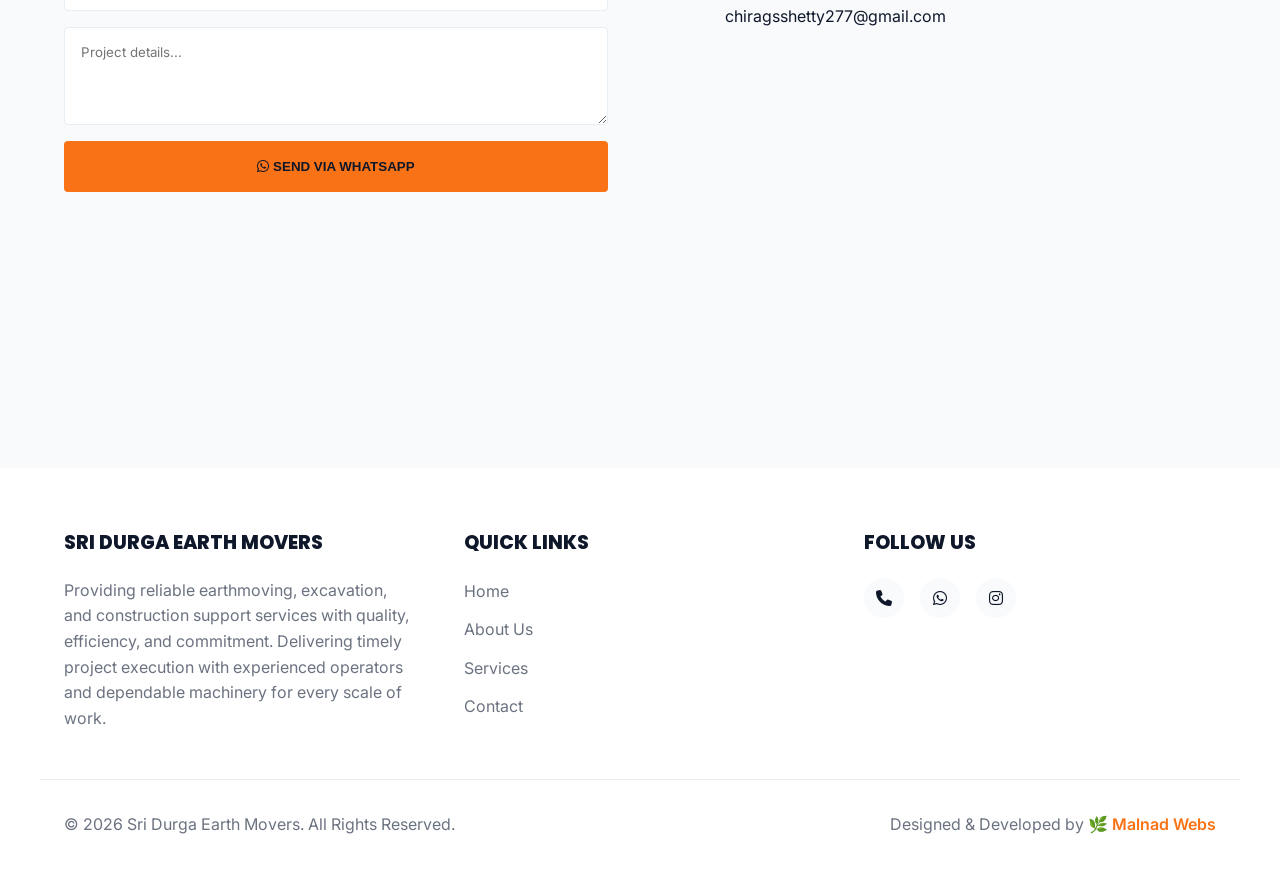
==== commit 0e23c898: "Merge pull request #1 from Karz1999/feature/stage1 Feature/stage1" ====
--- a/index.html
+++ b/index.html
@@ -90,6 +90,22 @@
     <div class="loader-spinner"></div>
   </div>
 
+  <!-- Top Bar -->
+  <div class="top-bar">
+    <div class="container top-bar-inner">
+      <div class="contact-info">
+        <a href="tel:+919480645685"><i class="fas fa-phone"></i> +91 94806 45685</a>
+        <a href="tel:+919481152277"><i class="fas fa-phone"></i> +91 94811 52277</a>
+        <a href="mailto:sridurgaearthmoversmudigere@gmail.com"><i class="fas fa-envelope"></i> sridurgaearthmoversmudigere@gmail.com</a>
+        <a href="mailto:chiragsshetty277@gmail.com"><i class="fas fa-envelope"></i> chiragsshetty277@gmail.com</a>
+      </div>
+      <div class="social-info">
+        <a href="https://wa.me/919481152277" target="_blank" aria-label="WhatsApp"><i class="fab fa-whatsapp"></i></a>
+        <a href="https://instagram.com/sri_durga_earth_movers" target="_blank" aria-label="Instagram"><i class="fab fa-instagram"></i></a>
+      </div>
+    </div>
+  </div>
+
   <!-- Navbar -->
   <header class="navbar" id="navbar">
     <div class="container navbar-inner">
--- a/assets/css/styles.css
+++ b/assets/css/styles.css
@@ -154,74 +154,15 @@
   background-color: var(--darker);
   color: var(--white);
 }
-body.dark-mode .contact-form-wrapper {
-  background-color: rgba(15, 23, 42, 0.8);
-  border-color: rgba(249, 115, 22, 0.2);
-}
-body.dark-mode .contact-form-wrapper h2 {
-  color: var(--white);
-}
-body.dark-mode .contact-form-wrapper > p {
-  color: #D1D5DB;
-}
 body.dark-mode .contact-form-wrapper input,
 body.dark-mode .contact-form-wrapper select,
 body.dark-mode .contact-form-wrapper textarea {
-  background: rgba(255,255,255,0.06);
-  border: 2px solid rgba(255,255,255,0.1);
+  background: rgba(255,255,255,0.05);
+  border: 1px solid rgba(255,255,255,0.1);
   color: var(--white);
 }
-body.dark-mode .contact-form-wrapper input::placeholder,
-body.dark-mode .contact-form-wrapper textarea::placeholder {
-  color: rgba(255,255,255,0.5);
-}
-body.dark-mode .contact-form-wrapper input:focus,
-body.dark-mode .contact-form-wrapper select:focus,
-body.dark-mode .contact-form-wrapper textarea:focus {
-  background-color: rgba(15, 23, 42, 0.95);
-  border-color: var(--primary);
-  box-shadow: 0 0 0 3px rgba(249, 115, 22, 0.2);
-}
-body.dark-mode .contact-form-wrapper select {
-  appearance: none;
-  cursor: pointer;
-  padding-right: 2.5rem;
-  background-image: url("data:image/svg+xml,%3csvg xmlns='http://www.w3.org/2000/svg' viewBox='0 0 16 16'%3e%3cpath fill='none' stroke='%23F97316' stroke-linecap='round' stroke-linejoin='round' stroke-width='2' d='M2 5l6 6 6-6'/%3e%3c/svg%3e");
-  background-repeat: no-repeat;
-  background-position: right 0.75rem center;
-  background-size: 16px 12px;
-  background-color: rgba(255,255,255,0.06);
-}
-
-body.dark-mode .contact-form-wrapper select:hover {
-  background-color: rgba(255,255,255,0.08);
-}
 body.dark-mode .contact-form-wrapper select option {
-  color: #000;
-  background: #fff;
-  padding: 0.75rem;
-}
-
-body.dark-mode .detail-item {
-  background-color: rgba(255,255,255,0.05);
-  border-left-color: var(--primary);
-}
-
-body.dark-mode .detail-item strong {
-  color: var(--white);
-}
-
-body.dark-mode .detail-item p {
-  color: #D1D5DB;
-}
-
-body.dark-mode .contact-details {
-  background-color: rgba(15, 23, 42, 0.8);
-  border-color: rgba(249, 115, 22, 0.2);
-}
-
-body.dark-mode .contact-details h2 {
-  color: var(--white);
+  color: var(--dark);
 }
 
 /* Footer Dark Mode */
@@ -438,10 +379,6 @@
   padding: 0.5rem 0;
   width: 100%;
   overflow-x: hidden;
-  position: fixed;
-  top: 0;
-  left: 0;
-  z-index: 101;
 }
 
 .top-bar-inner {
@@ -575,7 +512,6 @@
   min-height: 600px;
   display: flex;
   align-items: center;
-  margin-top: 60px;
   background: var(--dark) url('assets/images/Site1.jpeg') center/cover no-repeat;
   overflow: hidden;
 }
@@ -660,7 +596,6 @@
 /* Sections General */
 section {
   padding: 5rem 0;
-  scroll-margin-top: 75px;
 }
 
 /* Local SEO Section */
@@ -1035,62 +970,23 @@
   gap: 4rem;
 }
 
-.contact-form-wrapper {
-  background: var(--white);
-  padding: 3rem;
-  border-radius: 16px;
-  box-shadow: 0 10px 40px -10px rgba(0,0,0,0.1);
-  border: 1px solid rgba(249, 115, 22, 0.1);
-}
-
-.contact-form-wrapper h2 {
-  font-size: 1.8rem;
-  margin-bottom: 0.5rem;
-  color: var(--dark);
-}
-
-.contact-form-wrapper > p {
-  color: var(--gray);
-  margin-bottom: 2rem;
-  font-size: 1rem;
-}
-
 .contact-form-wrapper form {
   margin-top: 2rem;
   display: flex;
   flex-direction: column;
-  gap: 1.25rem;
+  gap: 1rem;
 }
 
 .contact-form-wrapper input,
 .contact-form-wrapper select,
 .contact-form-wrapper textarea {
   width: 100%;
-  padding: 1.1rem 1.25rem;
-  background: var(--light);
-  border: 2px solid var(--border);
+  padding: 1rem;
+  background: var(--white);
+  border: 1px solid var(--border);
   color: var(--dark);
-  border-radius: 10px;
+  border-radius: 4px;
   font-family: inherit;
-  font-size: 1rem;
-  transition: all 0.3s ease;
-}
-
-.contact-form-wrapper input::placeholder,
-.contact-form-wrapper textarea::placeholder {
-  color: #9CA3AF;
-  font-weight: 500;
-}
-
-.contact-form-wrapper select {
-  cursor: pointer;
-  appearance: none;
-  padding-right: 2.5rem;
-  background-image: url("data:image/svg+xml,%3csvg xmlns='http://www.w3.org/2000/svg' viewBox='0 0 16 16'%3e%3cpath fill='none' stroke='%23F97316' stroke-linecap='round' stroke-linejoin='round' stroke-width='2' d='M2 5l6 6 6-6'/%3e%3c/svg%3e");
-  background-repeat: no-repeat;
-  background-position: right 0.75rem center;
-  background-size: 16px 12px;
-  background-color: var(--light);
 }
 
 .contact-form-wrapper input:focus,
@@ -1098,135 +994,17 @@
 .contact-form-wrapper textarea:focus {
   outline: none;
   border-color: var(--primary);
-  background-color: var(--white);
-  box-shadow: 0 0 0 3px rgba(249, 115, 22, 0.1);
-  transform: translateY(-2px);
-}
-
-.contact-form-wrapper input:hover,
-.contact-form-wrapper select:hover,
-.contact-form-wrapper textarea:hover {
-  border-color: var(--primary);
-  background-color: var(--white);
-}
-
-.contact-form-wrapper textarea {
-  resize: vertical;
-  min-height: 120px;
-  line-height: 1.5;
-}
-
-.contact-form-wrapper button[type="submit"] {
-  padding: 1.2rem 2rem;
-  font-size: 1rem;
-  font-weight: 700;
-  text-transform: uppercase;
-  border: none;
-  border-radius: 10px;
-  background: linear-gradient(135deg, var(--primary) 0%, var(--primary-hover) 100%);
-  color: var(--white);
-  cursor: pointer;
-  transition: all 0.3s ease;
-  margin-top: 0.5rem;
-  box-shadow: 0 4px 15px -3px rgba(249, 115, 22, 0.3);
-  display: flex;
-  align-items: center;
-  justify-content: center;
-  gap: 0.75rem;
-}
-
-.contact-form-wrapper button[type="submit"]:hover {
-  transform: translateY(-3px);
-  box-shadow: 0 8px 25px -5px rgba(249, 115, 22, 0.4);
-}
-
-.contact-form-wrapper button[type="submit"]:active {
-  transform: translateY(-1px);
-}
-
-.form-status {
-  padding: 1rem 1.25rem;
-  border-radius: 10px;
-  font-weight: 600;
-  text-align: center;
-  margin-top: 1rem;
-  display: none;
-}
-
-.form-status.success {
-  background-color: #D1FAE5;
-  color: #047857;
-  border: 1px solid #A7F3D0;
-  display: block;
-}
-
-.form-status.error {
-  background-color: #FEE2E2;
-  color: #DC2626;
-  border: 1px solid #FECACA;
-  display: block;
 }
 
 .detail-item {
   display: flex;
   gap: 1.5rem;
   margin: 2rem 0;
-  padding: 1.75rem;
-  background: var(--light);
-  border-radius: 12px;
-  border-left: 4px solid var(--primary);
-  transition: all 0.3s ease;
-}
-
-.detail-item:hover {
-  transform: translateX(8px);
-  box-shadow: 0 4px 15px -3px rgba(0,0,0,0.1);
 }
 
 .detail-item i {
-  font-size: 2rem;
+  font-size: 1.8rem;
   color: var(--primary);
-  min-width: 2.5rem;
-  display: flex;
-  align-items: center;
-  justify-content: center;
-}
-
-.detail-item strong {
-  color: var(--dark);
-  font-size: 1.1rem;
-  display: block;
-  margin-bottom: 0.5rem;
-}
-
-.detail-item p {
-  color: var(--gray);
-  margin: 0;
-  font-size: 0.95rem;
-}
-
-.detail-item a {
-  color: var(--primary);
-  font-weight: 600;
-  transition: color 0.3s ease;
-}
-
-.detail-item a:hover {
-  color: var(--primary-hover);
-}
-
-.contact-details {
-  background: var(--white);
-  padding: 3rem;
-  border-radius: 16px;
-  box-shadow: 0 10px 40px -10px rgba(0,0,0,0.1);
-  border: 1px solid rgba(249, 115, 22, 0.1);
-}
-
-.contact-details h2 {
-  font-size: 1.8rem;
-  margin-bottom: 2rem;
-  color: var(--dark);
 }
 
 .map-embed {
@@ -1374,21 +1152,13 @@
     justify-content: flex-start;
   }
   .hero-stats {
-    grid-template-columns: repeat(3, 1fr);
+    grid-template-columns: 1fr;
     gap: 0.75rem;
     margin-top: 1.75rem;
   }
   .stat-card {
     min-height: auto;
     width: 100%;
-    padding: 1rem;
-  }
-  .stat-card span {
-    font-size: 1.8rem;
-    margin-bottom: 0.3rem;
-  }
-  .stat-card p {
-    font-size: 0.9rem;
   }
   .btn {
     padding: 0.9rem 1.5rem;
@@ -1411,7 +1181,6 @@
   /* Spacing */
   section {
     padding: 2.5rem 0;
-    scroll-margin-top: 72px;
   }
   
   .container {
@@ -1420,8 +1189,7 @@
   .hero {
     height: auto;
     min-height: 450px;
-    padding: 64px 2rem 2rem 2rem;
-    margin-top: 0;
+    padding: 2rem 0;
   }
   .hero-content {
     padding: 0 0.5rem;
@@ -1442,20 +1210,13 @@
     gap: 0.8rem;
   }
   .hero-stats {
-    grid-template-columns: repeat(3, 1fr);
+    grid-template-columns: 1fr;
     gap: 0.75rem;
     margin-top: 1.5rem;
   }
   .stat-card {
     min-height: auto;
     padding: 1rem;
-  }
-  .stat-card span {
-    font-size: 1.8rem;
-    margin-bottom: 0.3rem;
-  }
-  .stat-card p {
-    font-size: 0.9rem;
   }
   .btn {
     padding: 0.8rem 1rem;
@@ -1481,54 +1242,6 @@
   }
   .contact-info a {
     font-size: 0.7rem;
-    white-space: normal;
-    word-break: break-word;
-  }
-  .social-info {
-    justify-content: center;
-    gap: 0.3rem;
-  }
-
-  /* Top Bar - Hide on Mobile */
-  .top-bar {
-    display: none;
-  }
-
-  /* Navbar Mobile */
-  .navbar {
-    top: 0;
-  }
-  .navbar-inner {
-    padding: 0.6rem 1rem;
-    min-height: 48px;
-  }
-  .brand img {
-    width: 40px;
-    height: 40px;
-  }
-  .brand span {
-    font-size: 0.9rem;
-  }
-  .nav-links {
-    display: none;
-  }
-  .nav-links.active {
-    display: flex;
-    flex-direction: column;
-    position: absolute;
-    top: 100%;
-    left: 0;
-    right: 0;
-    background: var(--white);
-    padding: 1rem;
-    gap: 1rem;
-  }
-  .header-cta {
-    display: none;
-  }
-  .mobile-toggle {
-    display: block;
-  }
     white-space: normal;
     word-break: break-word;
   }
@@ -1608,24 +1321,13 @@
     gap: 0.8rem;
   }
   .hero-stats {
-    grid-template-columns: repeat(3, 1fr);
+    grid-template-columns: 1fr;
     gap: 0.75rem;
     margin-top: 1.5rem;
   }
   .stat-card {
     min-height: auto;
-    padding: 0.75rem;
-  }
-  .stat-card span {
-    font-size: 1.5rem;
-    margin-bottom: 0.25rem;
-  }
-  .stat-card p {
-    font-size: 0.8rem;
-  }
-  .stat-card { padding: 0.5rem; }
-  .stat-card span { font-size: 1.2rem; }
-  .stat-card p { font-size: 0.65rem; }
+  }
   .btn {
     padding: 0.8rem 1.2rem;
     font-size: 0.85rem;
@@ -1705,9 +1407,6 @@
   .contact-grid {
     gap: 2rem;
   }
-  .contact-form-wrapper {
-    padding: 2rem;
-  }
   .contact-form-wrapper h2,
   .contact-details h2 {
     font-size: clamp(1.3rem, 3vw, 1.8rem);
@@ -1720,22 +1419,13 @@
   .contact-form-wrapper input,
   .contact-form-wrapper select,
   .contact-form-wrapper textarea {
-    padding: 1rem;
+    padding: 0.9rem;
     font-size: 16px;
-    border-radius: 8px;
-  }
-  .contact-form-wrapper button[type="submit"] {
-    padding: 1rem 1.5rem;
-    font-size: 0.9rem;
-  }
-  .contact-details {
-    padding: 2rem;
   }
   
   .detail-item {
     gap: 1rem;
     margin: 1.5rem 0;
-    padding: 1.5rem;
   }
   .detail-item i {
     font-size: 1.5rem;
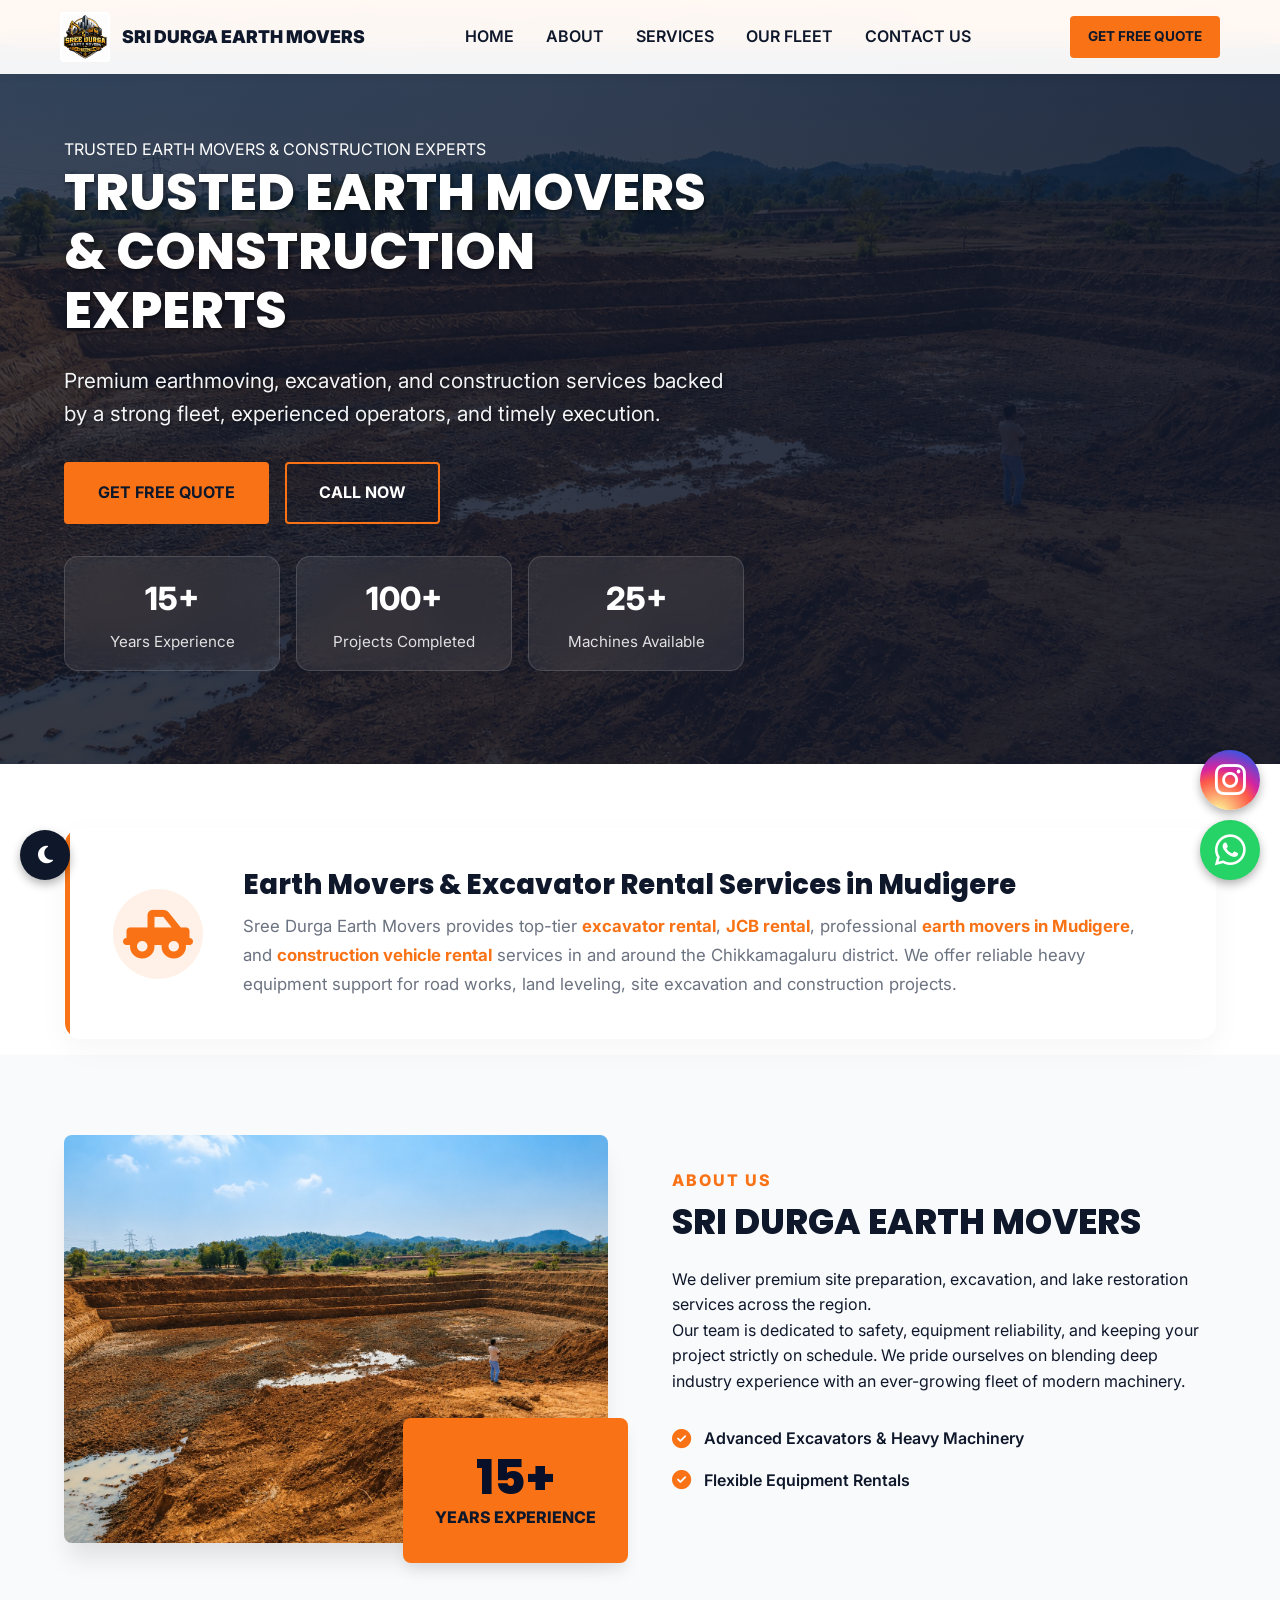
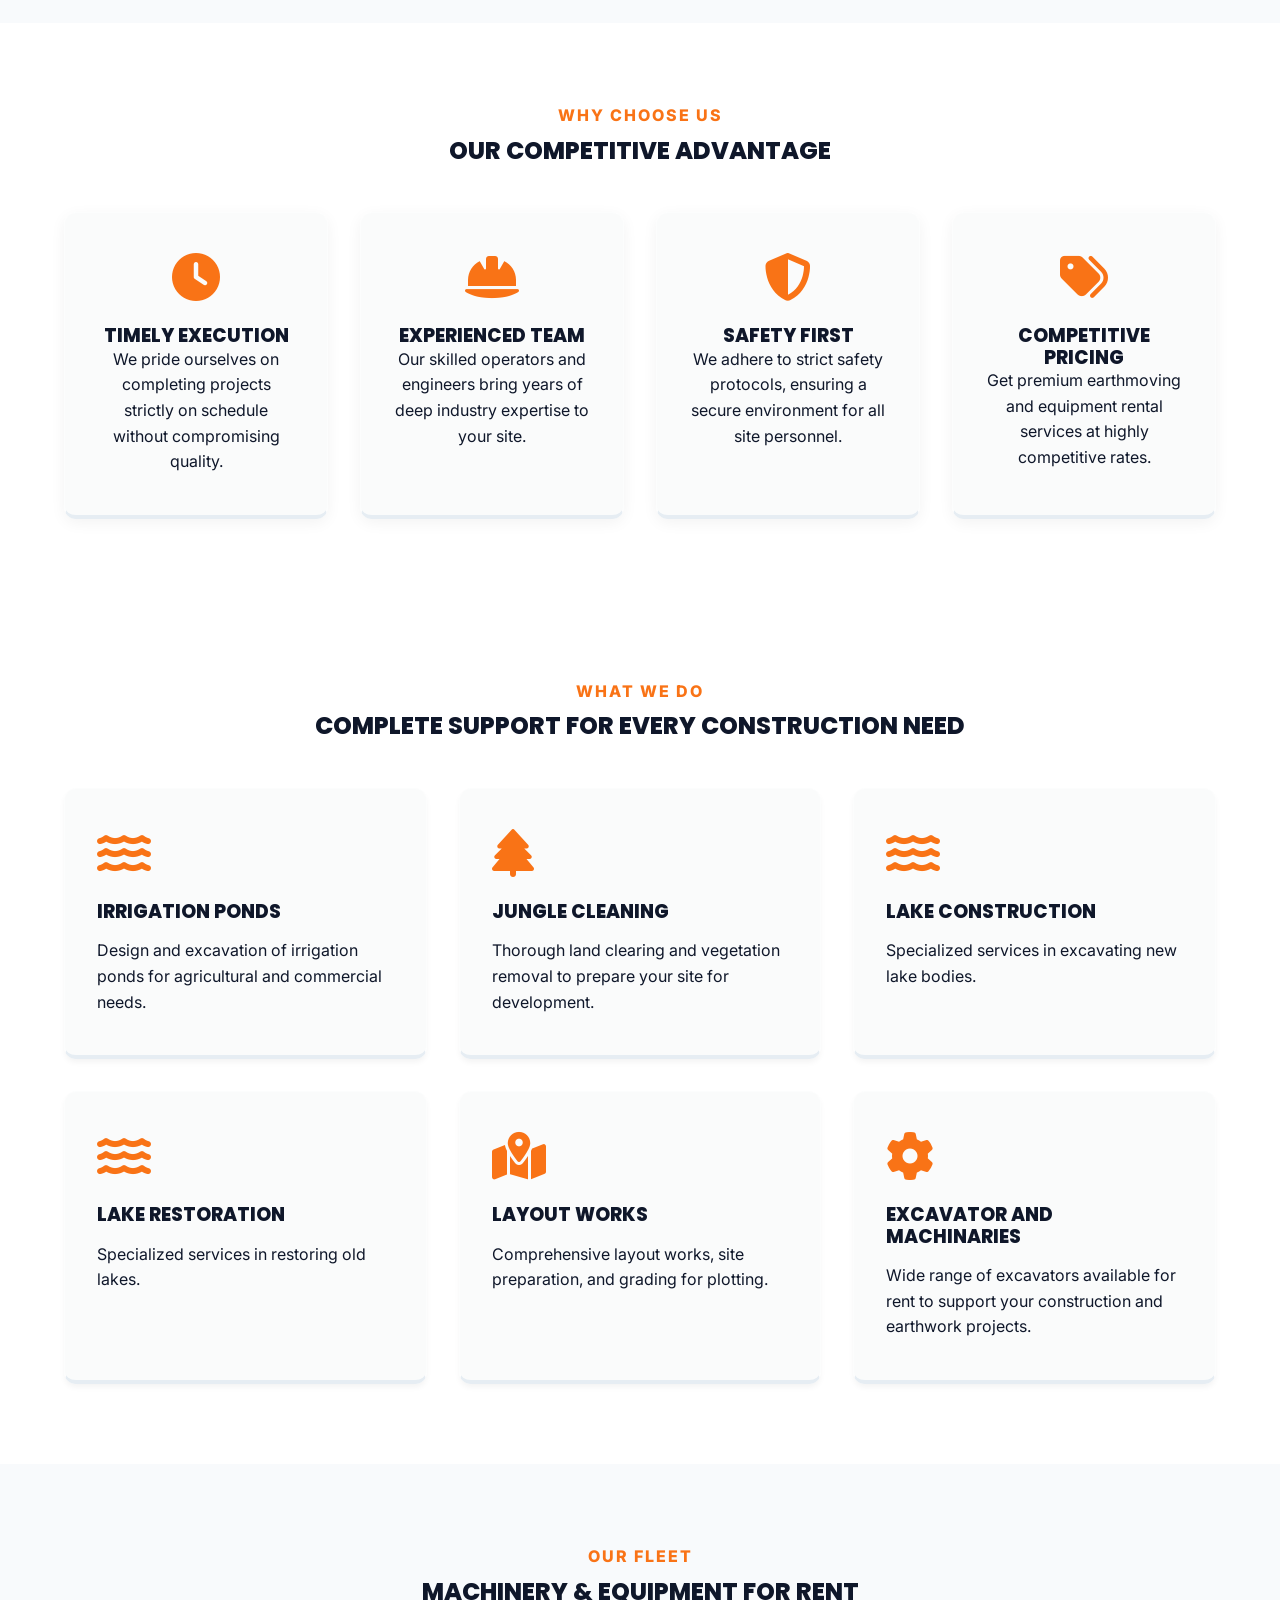
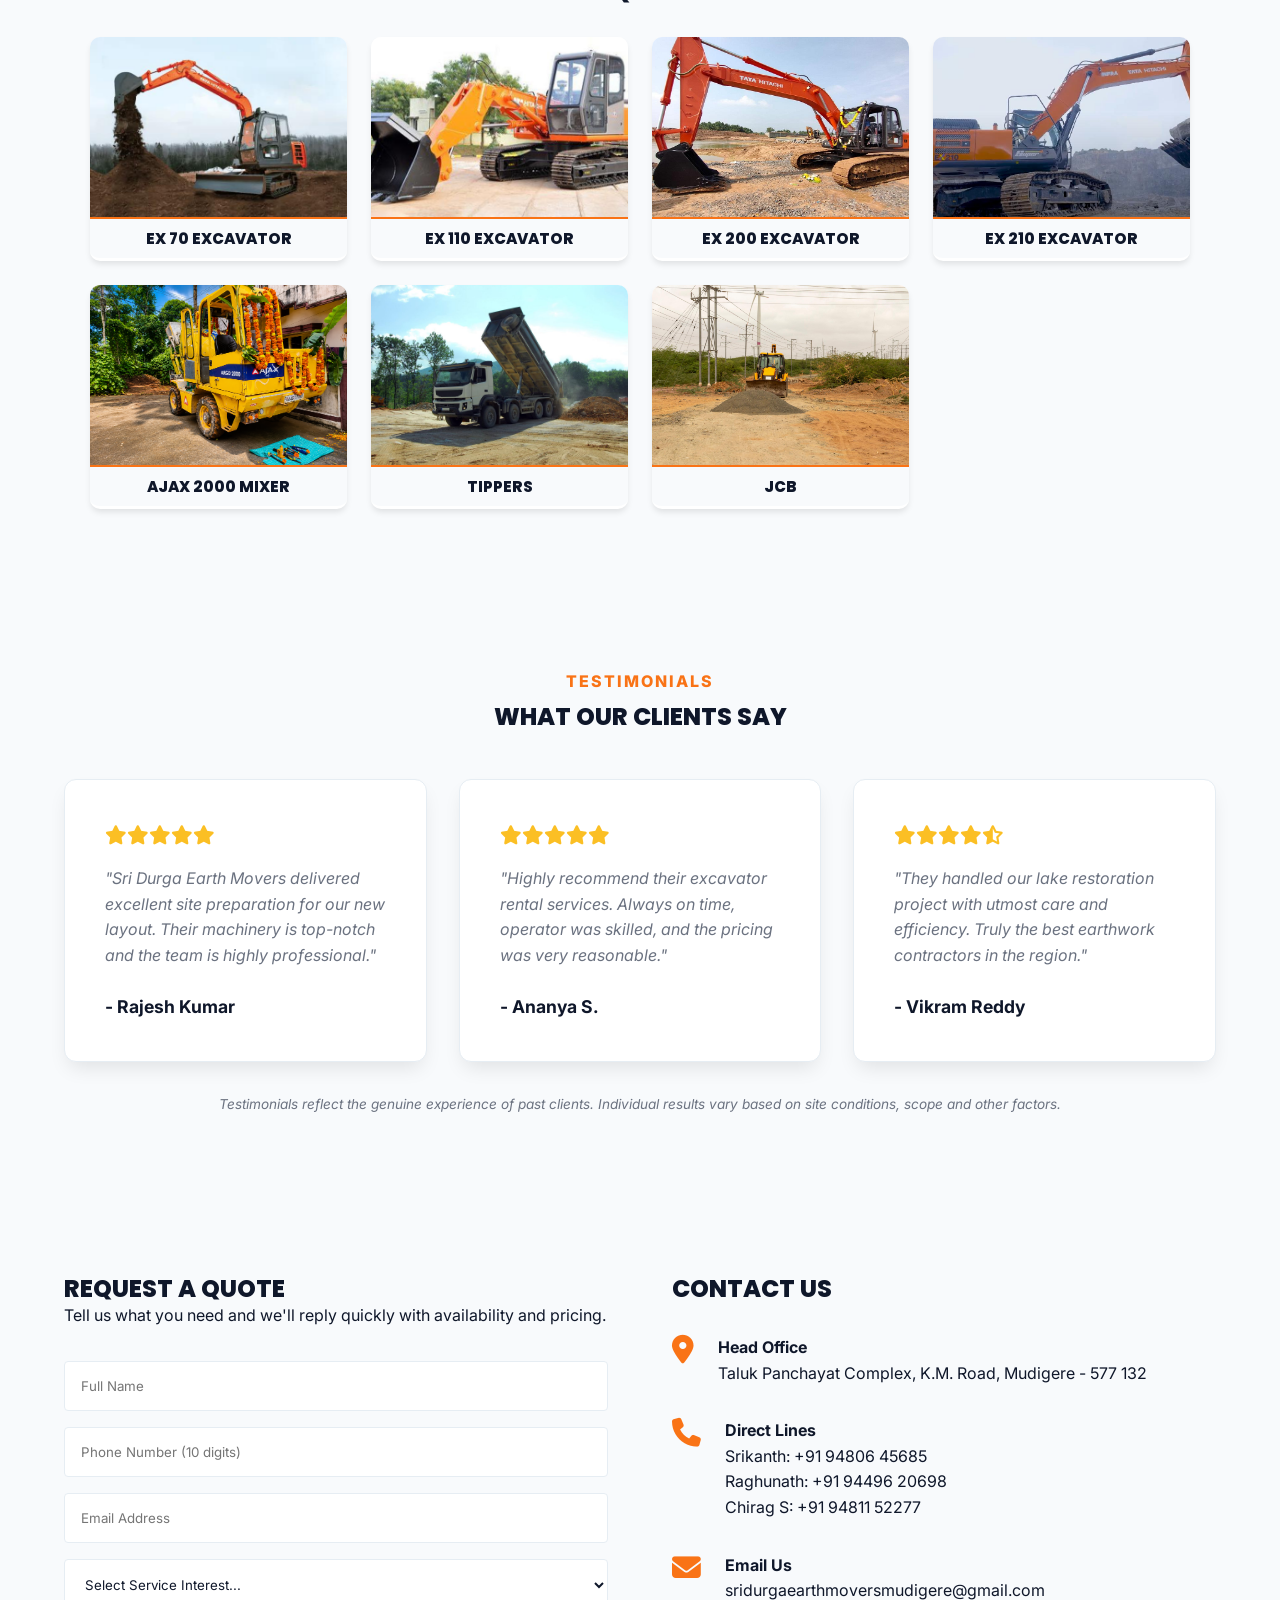
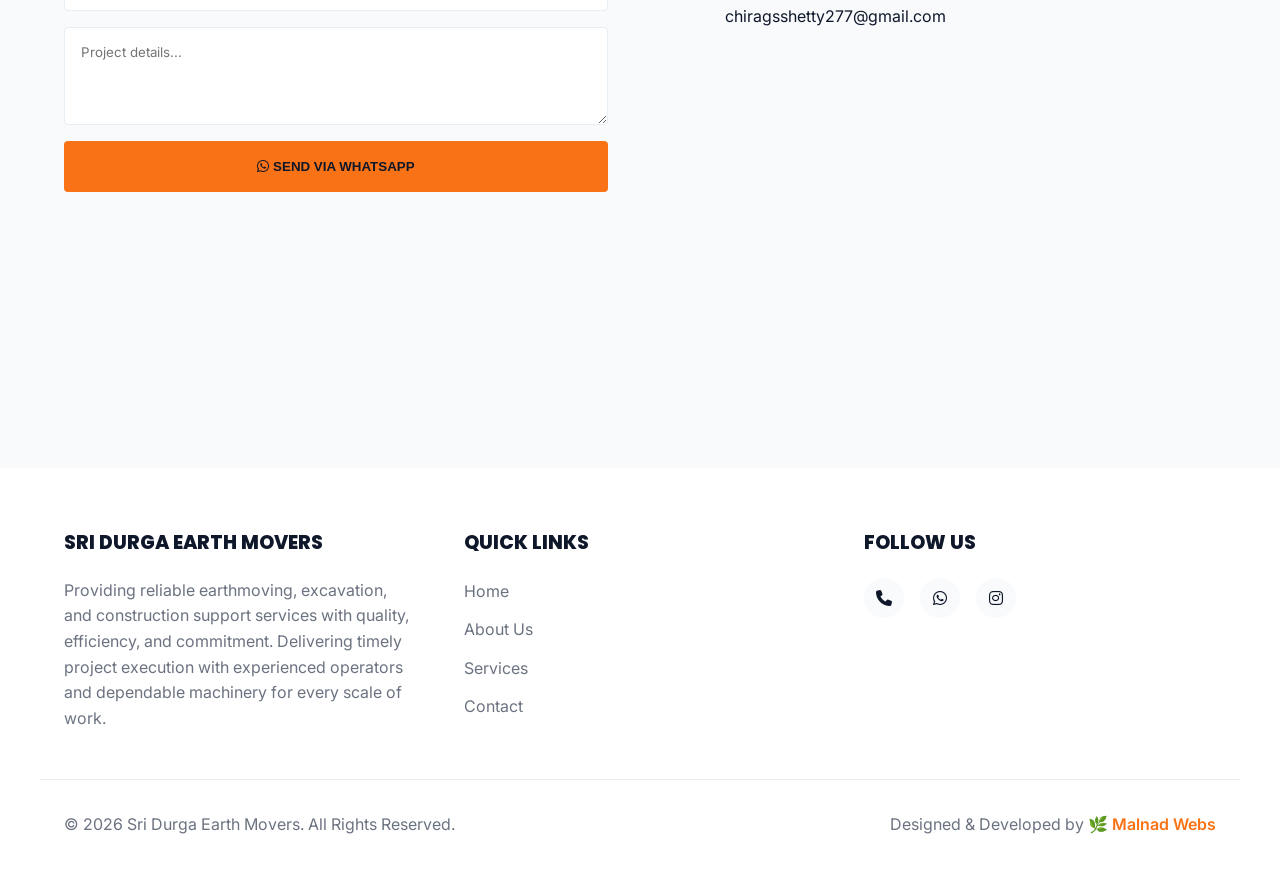
==== commit 129f18c3: "added services" ====
--- a/index.html
+++ b/index.html
@@ -386,6 +386,8 @@
             <option>Lake Restoration</option>
             <option>Layout Works</option>
             <option>Excavator and machinaries</option>
+            <option>Concrete roads retaining walls</option>
+            <option>Concrete kana(drying yard) construction</option>
           </select>
           <textarea id="form-message" name="message" rows="4" placeholder="Project details..."></textarea>
           <button type="submit" class="btn btn-primary"><i class="fab fa-whatsapp"></i> SEND VIA WHATSAPP</button>
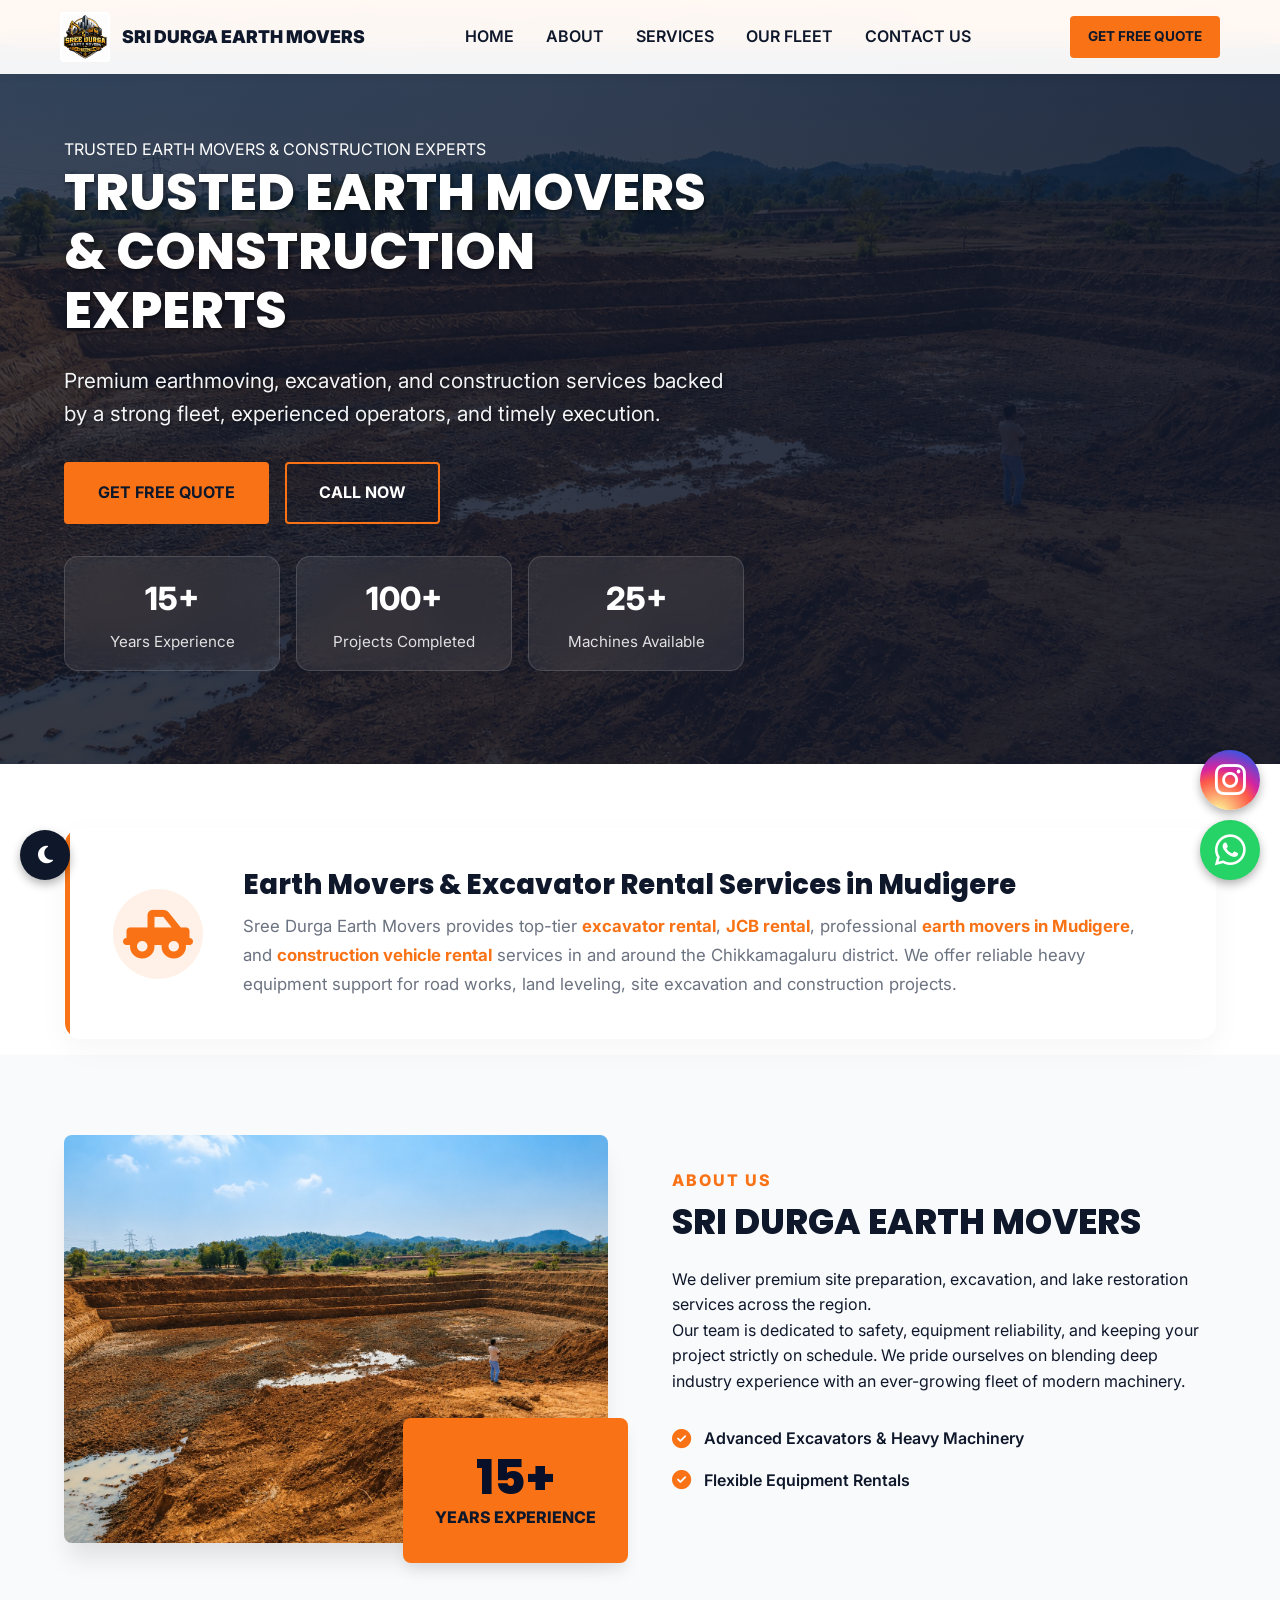
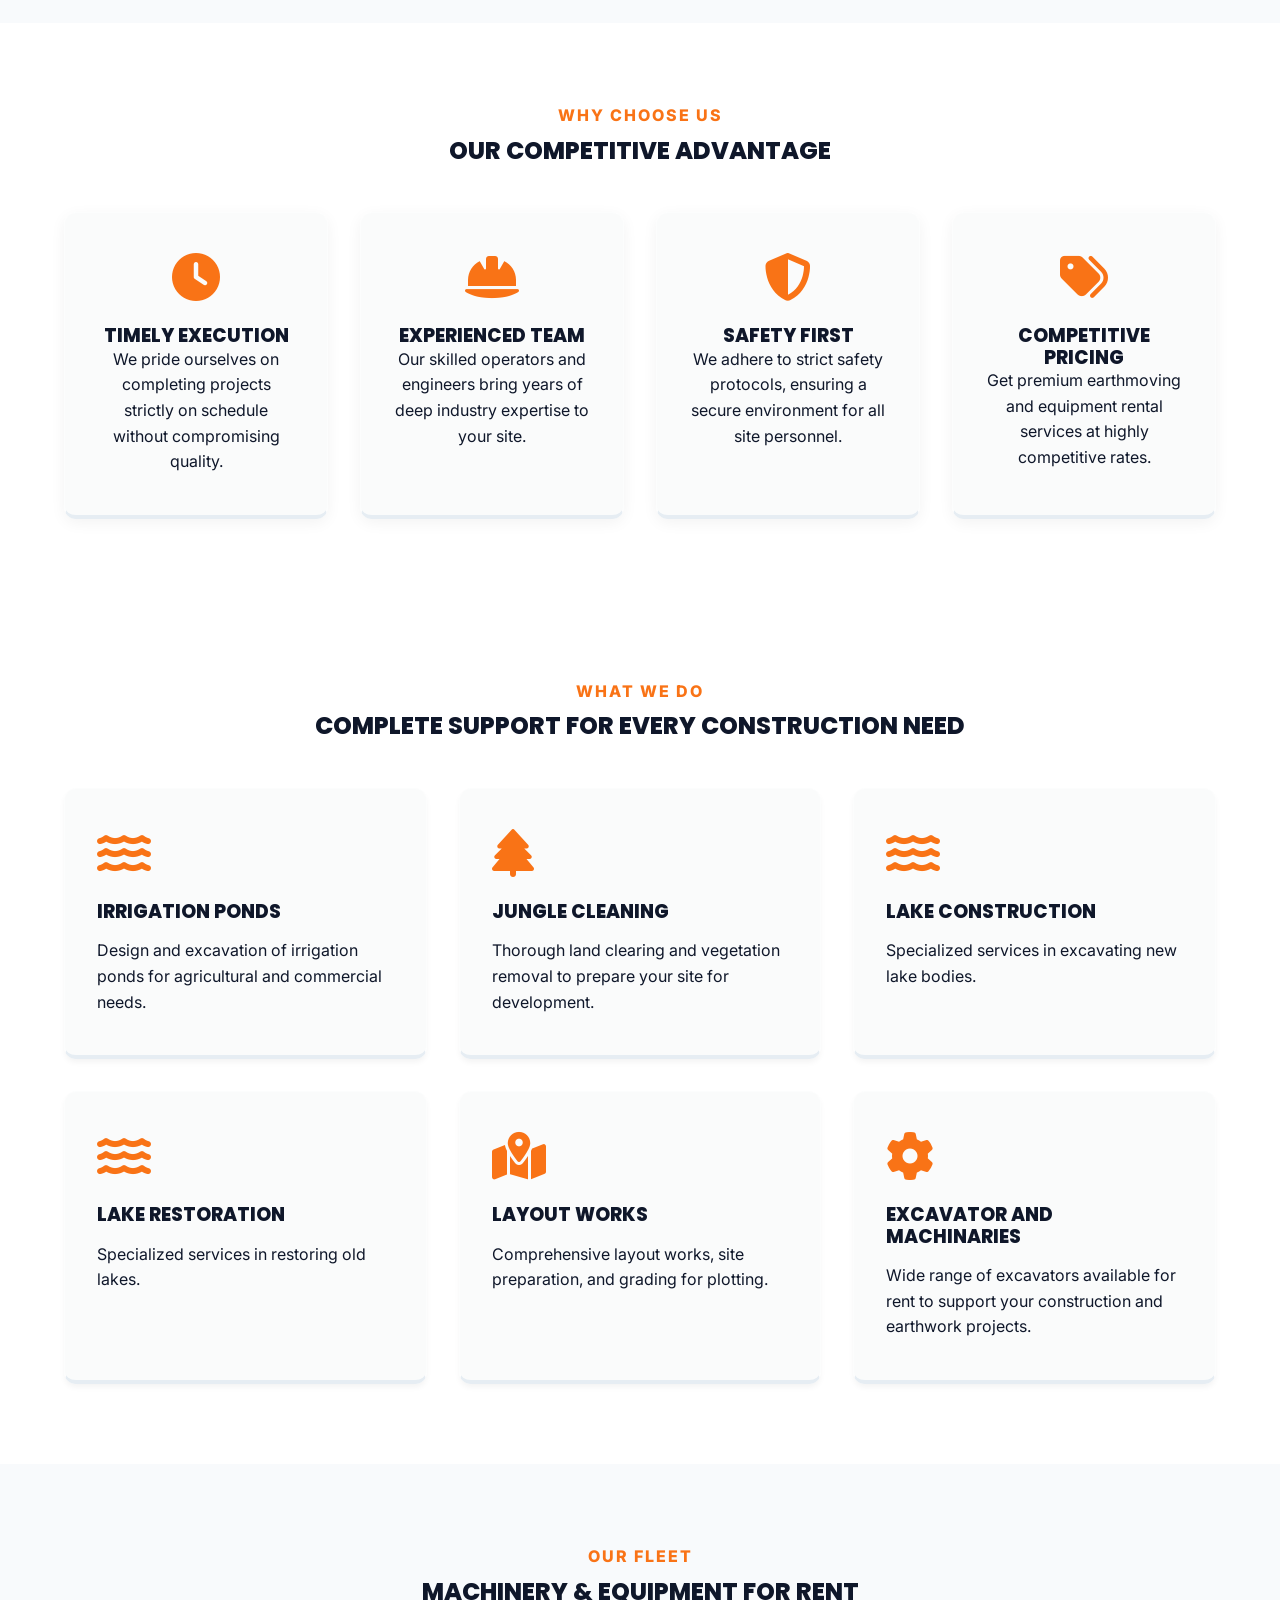
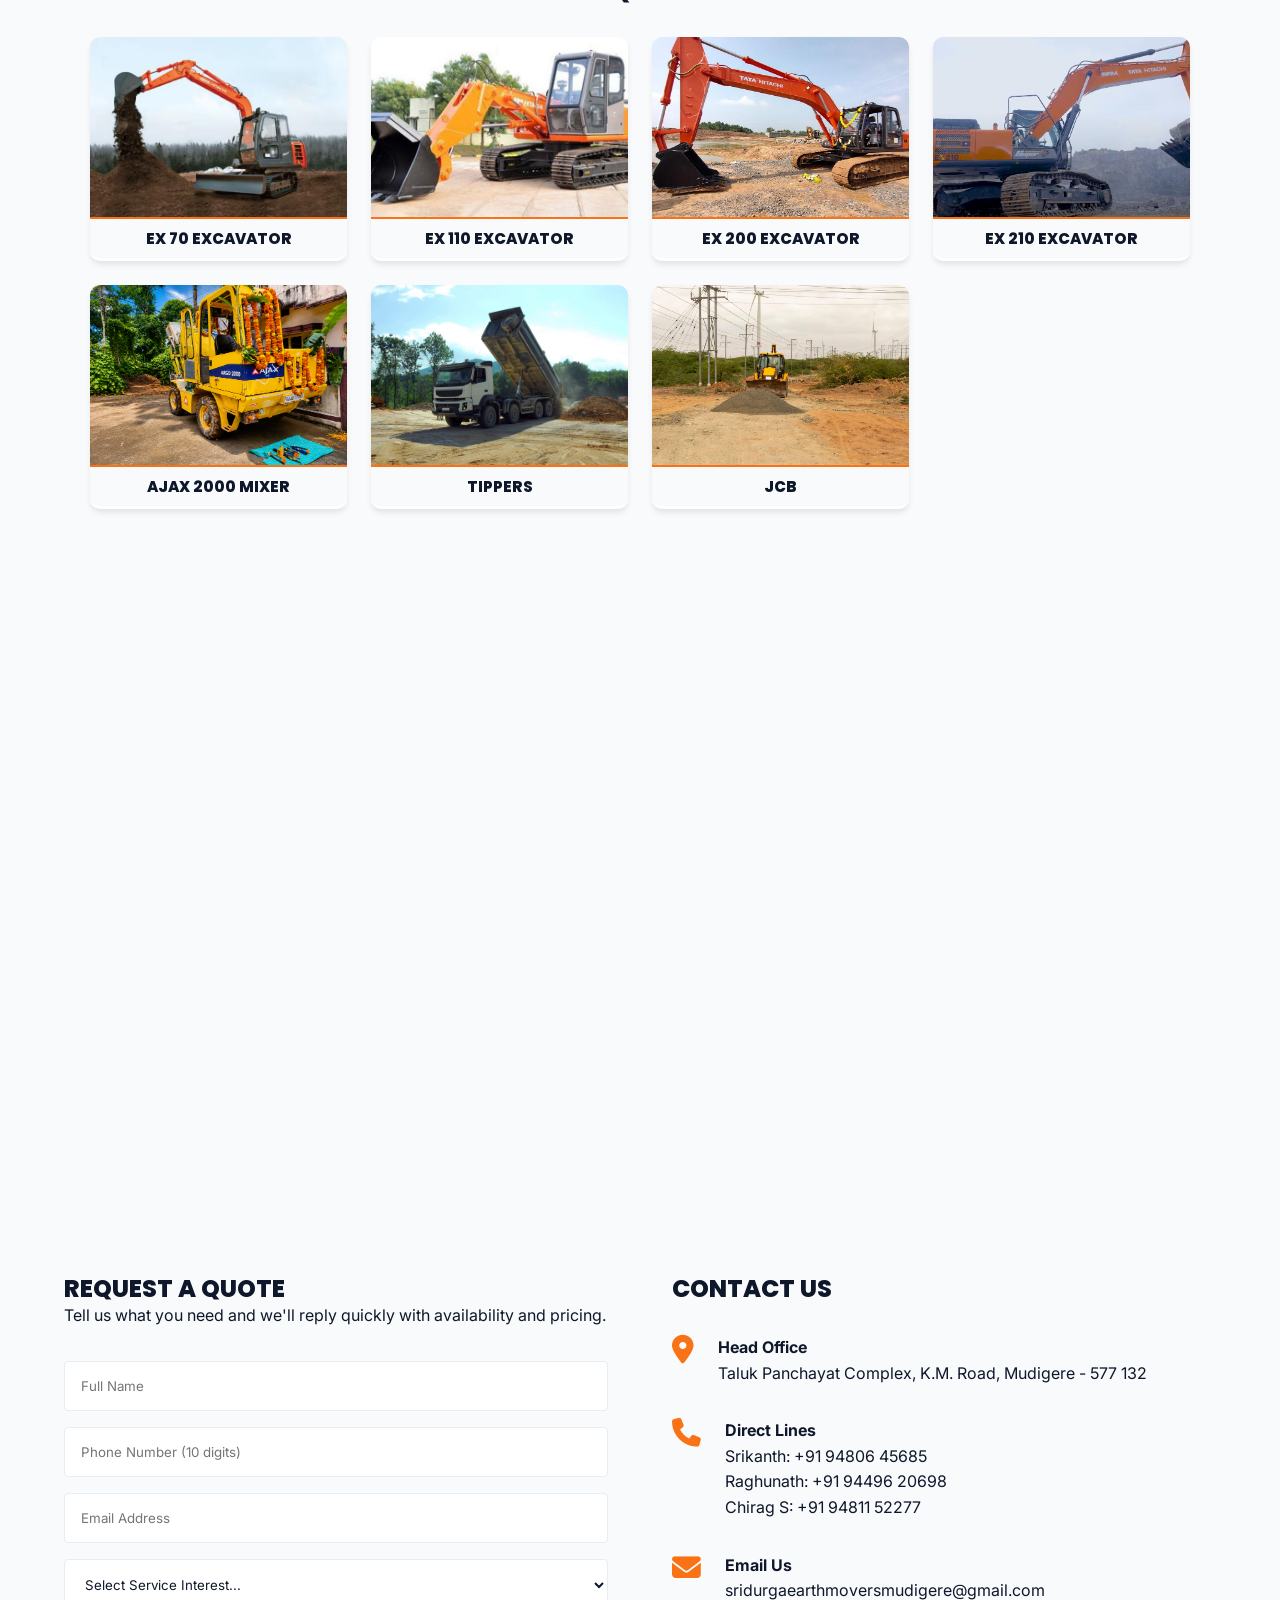
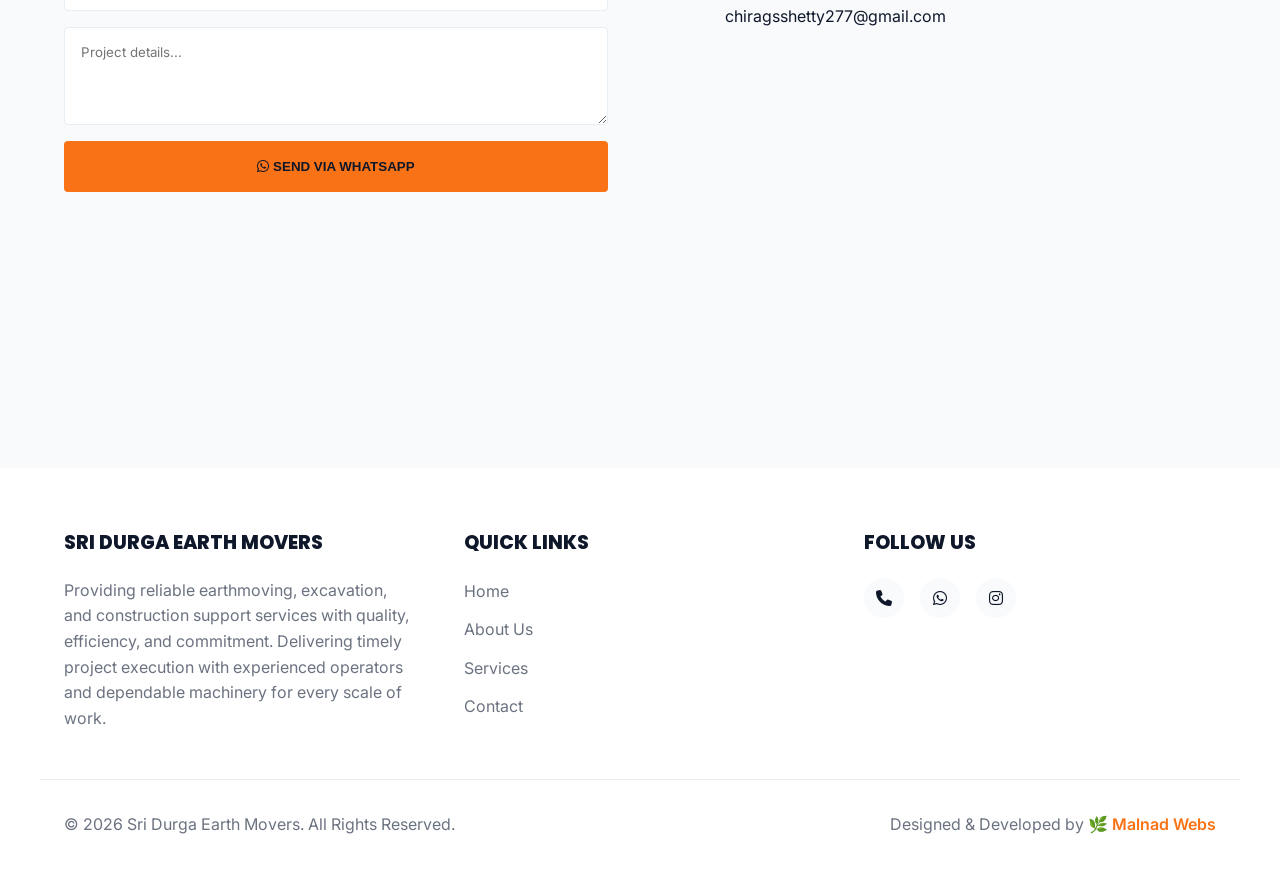
==== commit 629d8a8f: "additional services" ====
--- a/index.html
+++ b/index.html
@@ -386,7 +386,8 @@
             <option>Lake Restoration</option>
             <option>Layout Works</option>
             <option>Excavator and machinaries</option>
-            <option>Concrete roads retaining walls</option>
+            <option>Concrete roads</option>
+            <option>Retaining walls</option>
             <option>Concrete kana(drying yard) construction</option>
           </select>
           <textarea id="form-message" name="message" rows="4" placeholder="Project details..."></textarea>
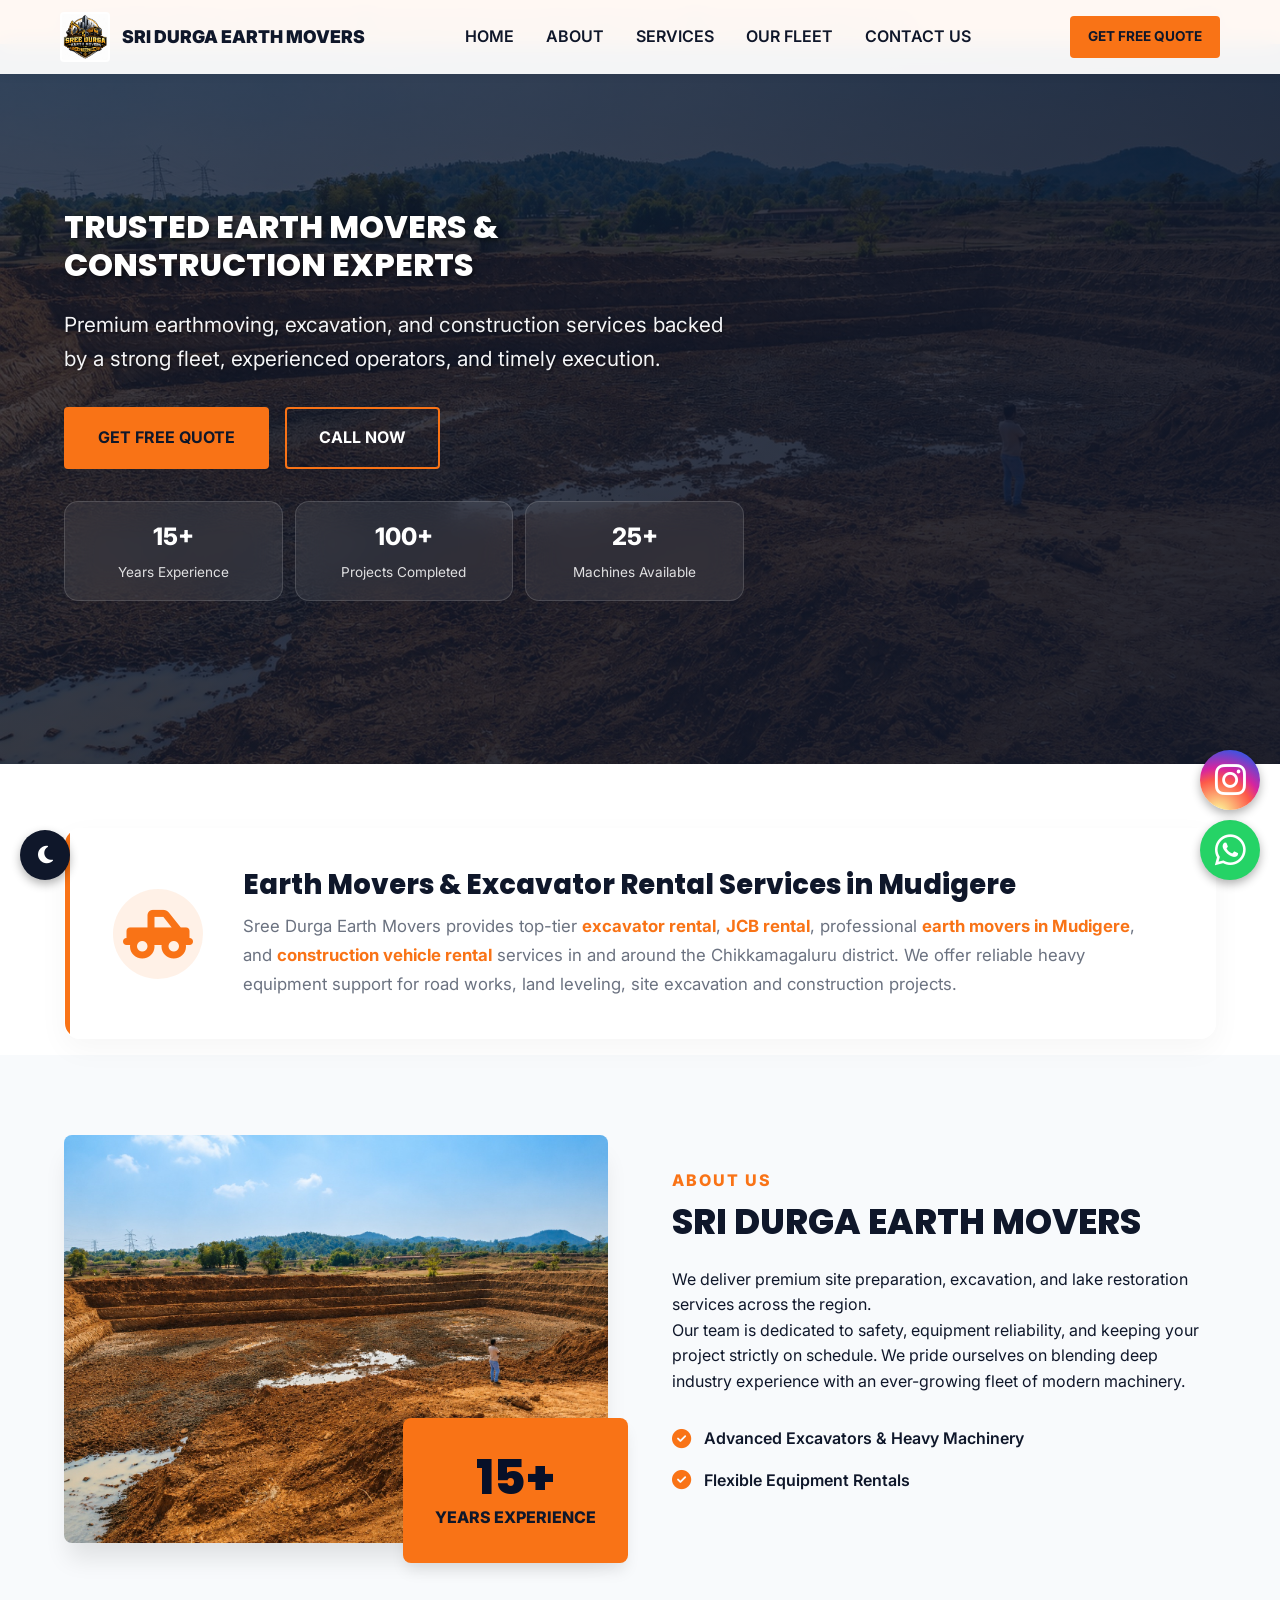
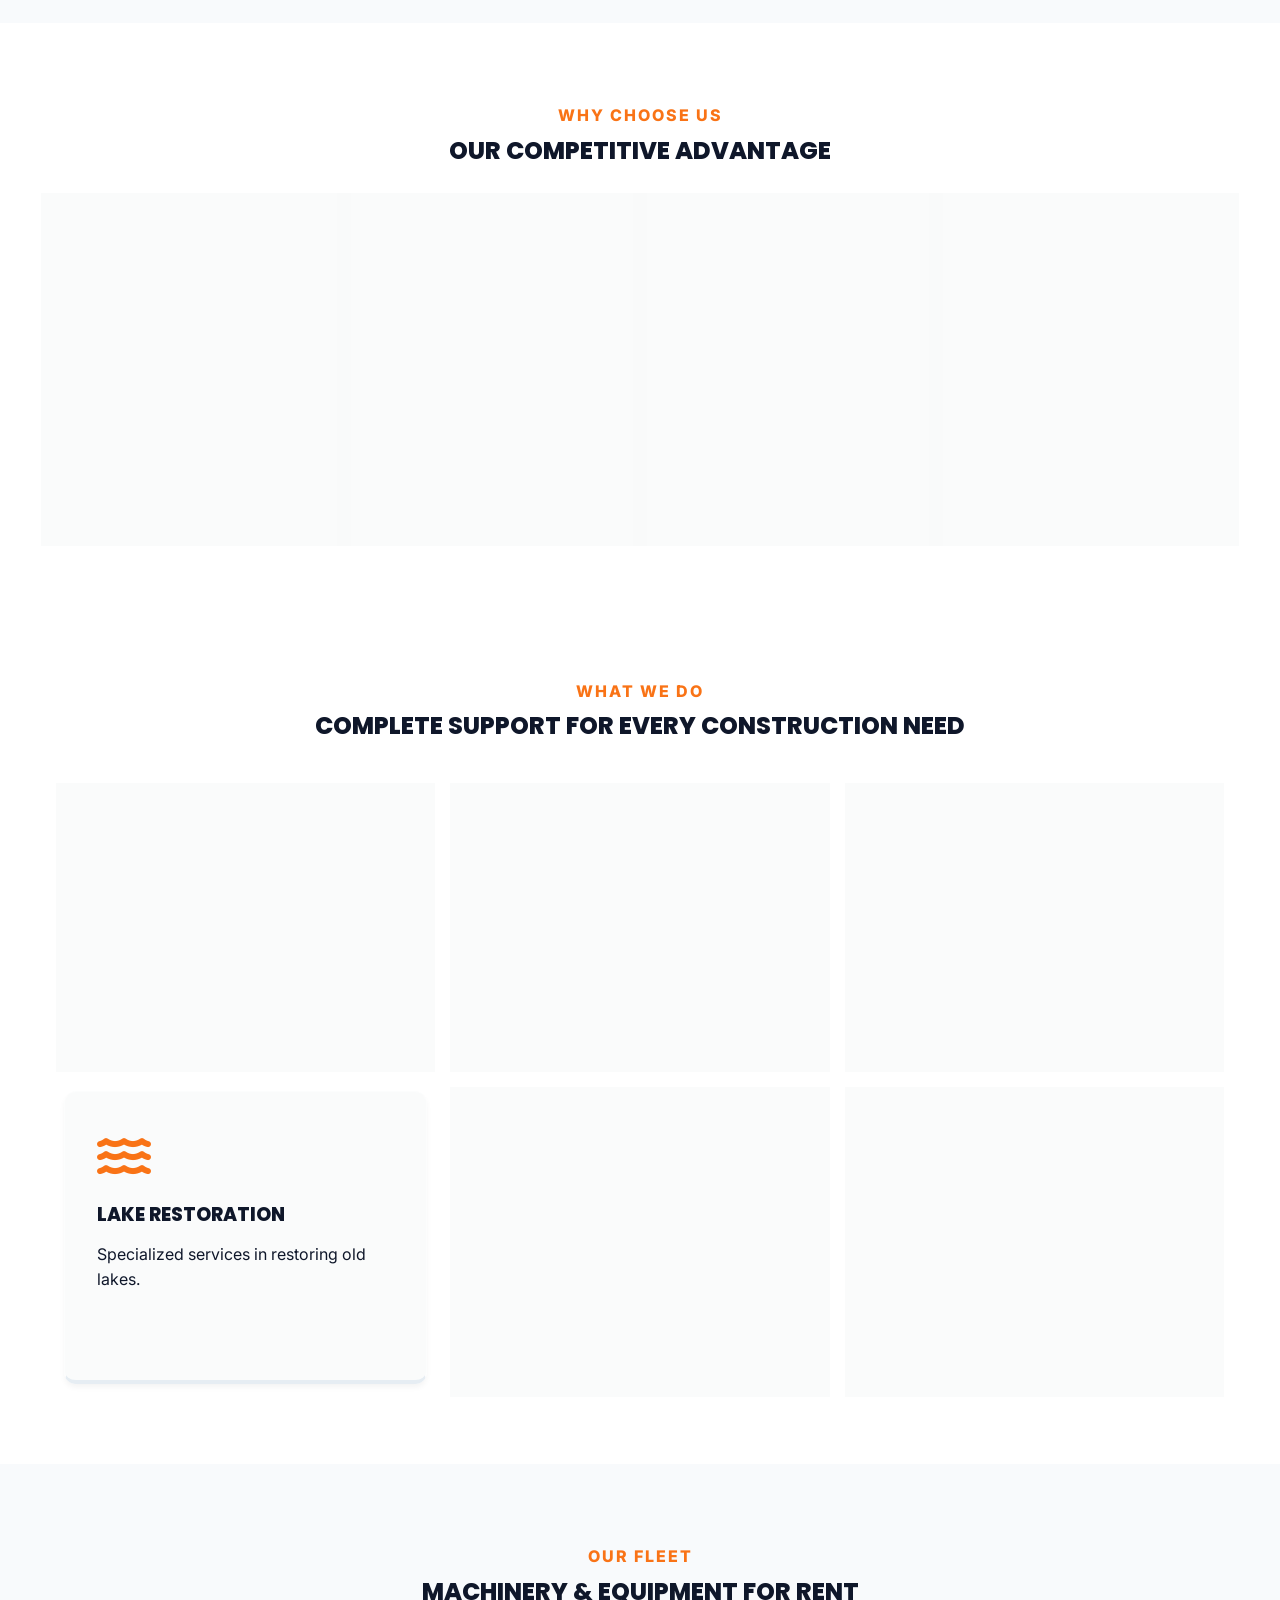
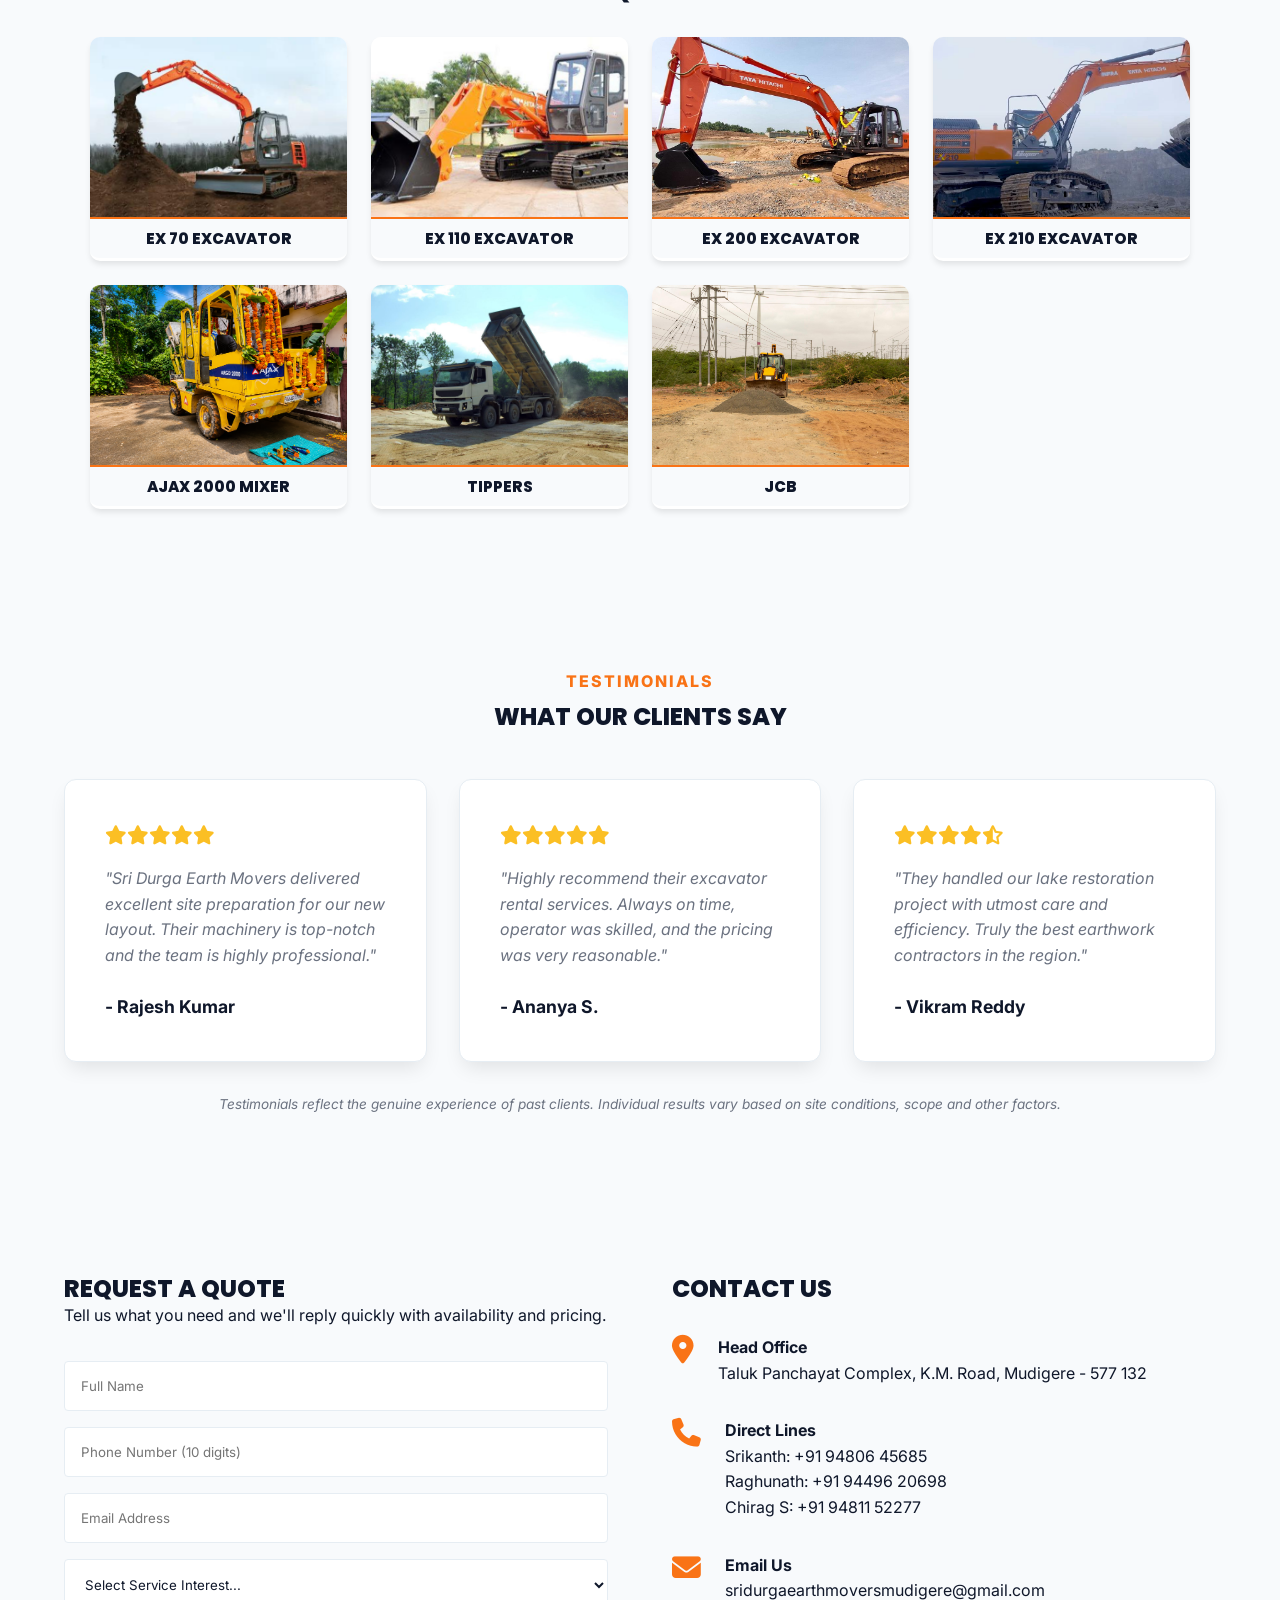
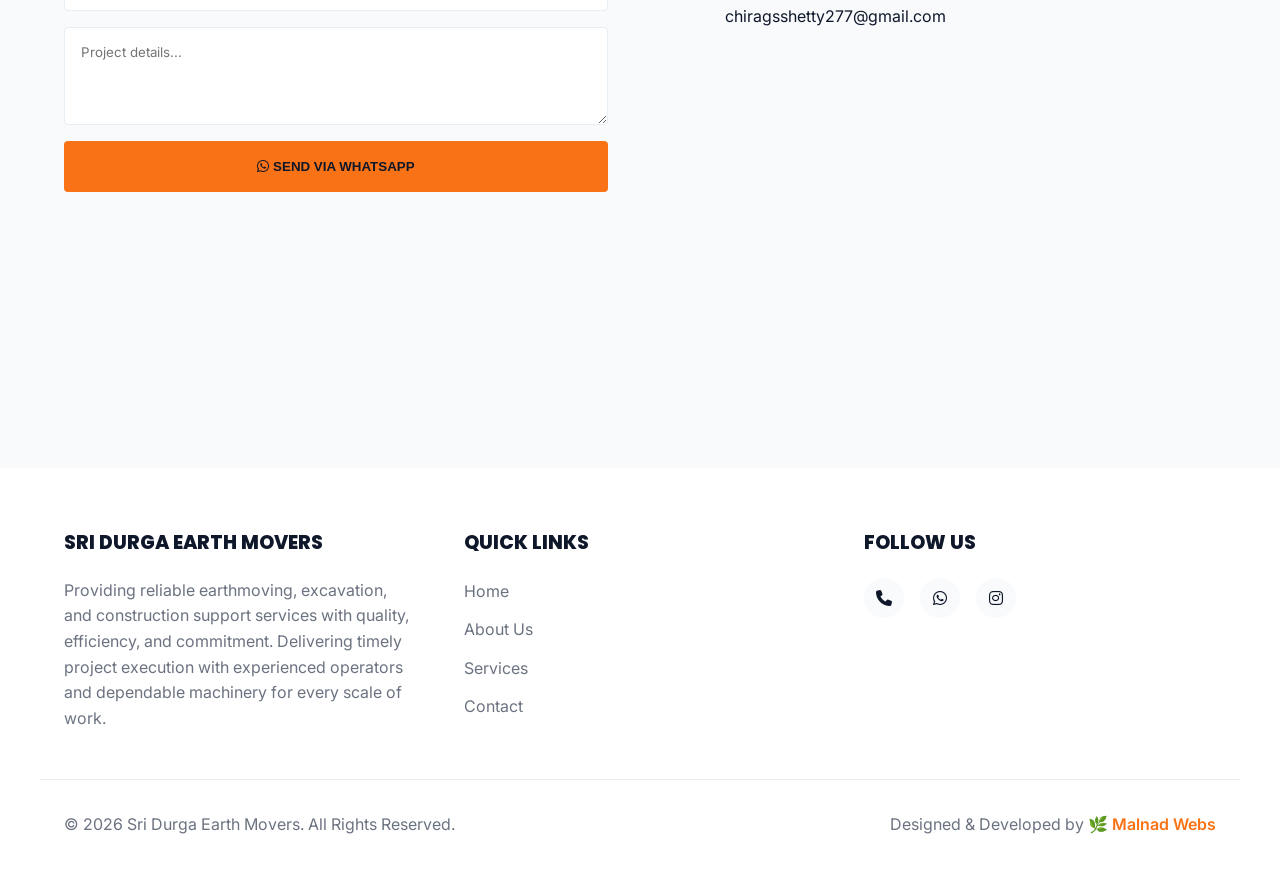
==== commit bee91cd8: "fixed the UI size containers" ====
--- a/index.html
+++ b/index.html
@@ -80,6 +80,20 @@
     button, a.btn, .mobile-toggle {
       touch-action: manipulation;
       -webkit-tap-highlight-color: rgba(0,0,0,0.1);
+      }
+
+      /* Reduce hero stats padding and spacing */
+      .hero-stats {
+        gap: 0.75rem !important;
+      }
+      .stat-card {
+        padding: 0.75rem 1rem !important;
+      }
+      .stat-card span {
+        font-size: 1.5rem !important;
+      }
+      .stat-card p {
+        font-size: 0.85rem !important;
     }
   </style>
 </head>
@@ -135,8 +149,7 @@
     <div class="hero-overlay"></div>
     <div class="container hero-content reveal">
       <div class="hero-text">
-        <p class="subtitle">TRUSTED EARTH MOVERS &amp; CONSTRUCTION EXPERTS</p>
-        <h1>Trusted Earth Movers &amp; Construction Experts</h1>
+               <h1 style="font-size: 2rem; line-height: 1.2;">Trusted Earth Movers &amp; Construction Experts</h1>
         <p class="desc">Premium earthmoving, excavation, and construction services backed by a strong fleet, experienced operators, and timely execution.</p>
         <div class="hero-actions">
           <a href="#contact" class="btn btn-primary">Get Free Quote</a>
--- a/assets/css/styles.css
+++ b/assets/css/styles.css
@@ -1152,13 +1152,21 @@
     justify-content: flex-start;
   }
   .hero-stats {
-    grid-template-columns: 1fr;
+    grid-template-columns: repeat(3, minmax(0, 1fr));
     gap: 0.75rem;
     margin-top: 1.75rem;
   }
   .stat-card {
     min-height: auto;
     width: 100%;
+    padding: 1rem 0.5rem;
+  }
+  .stat-card span {
+    font-size: 1.5rem;
+  }
+  .stat-card p {
+    font-size: 0.85rem;
+    text-align: center;
   }
   .btn {
     padding: 0.9rem 1.5rem;
@@ -1206,23 +1214,37 @@
     margin-bottom: 1.25rem;
   }
   .hero-actions {
-    flex-direction: column;
-    gap: 0.8rem;
+    flex-direction: row;
+    gap: 0.5rem;
+  }
+  .hero-actions .btn {
+    flex: 1;
+    padding: 0.8rem 0.5rem;
   }
   .hero-stats {
-    grid-template-columns: 1fr;
-    gap: 0.75rem;
-    margin-top: 1.5rem;
+    grid-template-columns: repeat(3, minmax(0, 1fr));
+    gap: 0.5rem;
+    margin-top: 1.25rem;
   }
   .stat-card {
     min-height: auto;
-    padding: 1rem;
+    padding: 0.75rem 0.25rem;
+  }
+  .stat-card span {
+    font-size: 1.25rem;
+  }
+  .stat-card p {
+    font-size: 0.7rem;
+    text-align: center;
+    line-height: 1.2;
   }
   .btn {
     padding: 0.8rem 1rem;
     font-size: 0.85rem;
+    text-align: center;
+  }
+  .contact-form-wrapper .btn {
     width: 100%;
-    text-align: center;
   }
   
   /* Top Bar */
@@ -1268,10 +1290,6 @@
   .brand img {
     width: 40px;
     height: 40px;
-  }
-  .header-cta {
-    padding: 0.4rem 0.6rem;
-    font-size: 0.65rem;
   }
   .mobile-toggle {
     display: block;
@@ -1317,8 +1335,12 @@
     margin-bottom: 1.5rem;
   }
   .hero-actions {
-    flex-direction: column;
-    gap: 0.8rem;
+    flex-direction: row;
+    gap: 0.5rem;
+  }
+  .hero-actions .btn {
+    flex: 1;
+    padding: 0.8rem 0.5rem;
   }
   .hero-stats {
     grid-template-columns: 1fr;
@@ -1331,7 +1353,6 @@
   .btn {
     padding: 0.8rem 1.2rem;
     font-size: 0.85rem;
-    width: 100%;
     text-align: center;
   }
   
@@ -1510,9 +1531,28 @@
   .hero-actions {
     gap: 0.5rem;
   }
+  .hero-actions .btn {
+    padding: 0.7rem 0.2rem;
+    font-size: 0.75rem;
+  }
   .btn {
     padding: 0.7rem 1rem;
     font-size: 0.75rem;
+  }
+  
+  .hero-stats {
+    gap: 0.3rem;
+    margin-top: 1rem;
+  }
+  .stat-card {
+    padding: 0.5rem 0.2rem;
+  }
+  .stat-card span {
+    font-size: 1.1rem;
+    margin-bottom: 0.2rem;
+  }
+  .stat-card p {
+    font-size: 0.6rem;
   }
   
   /* About */
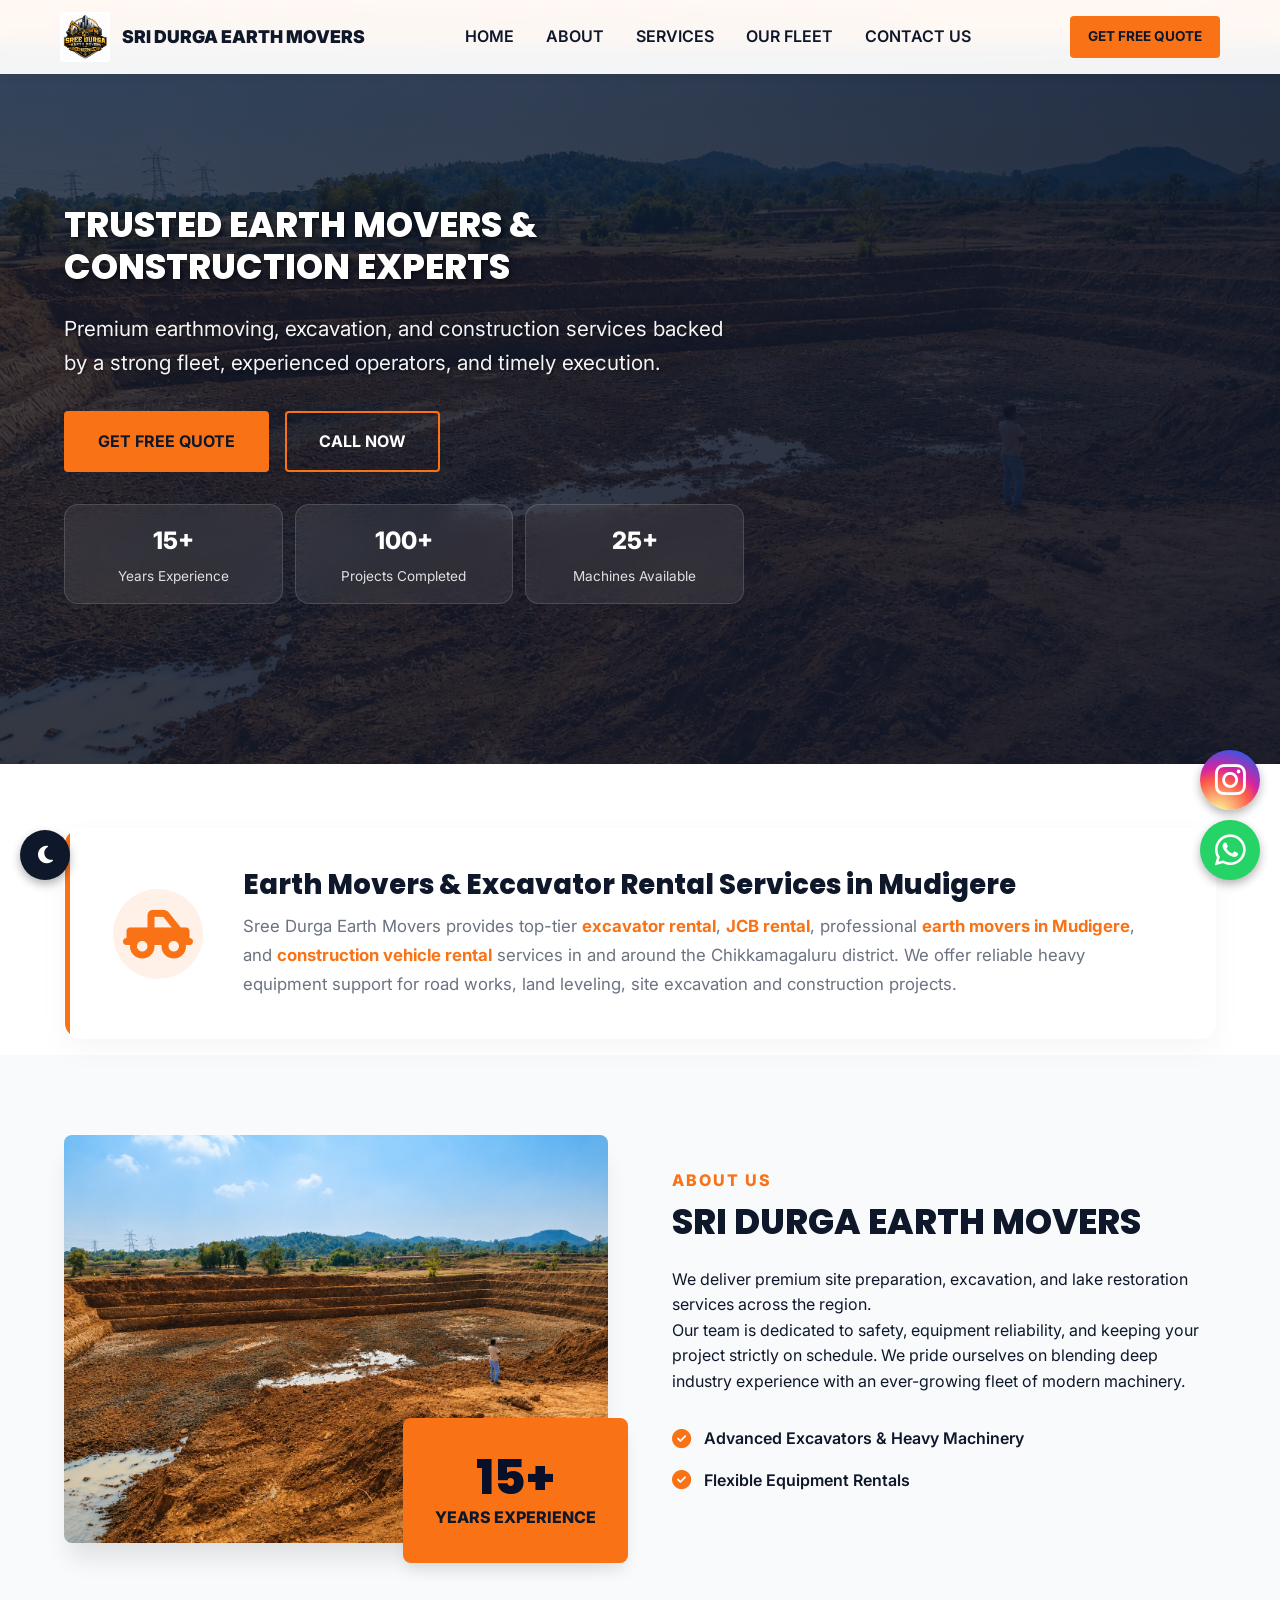
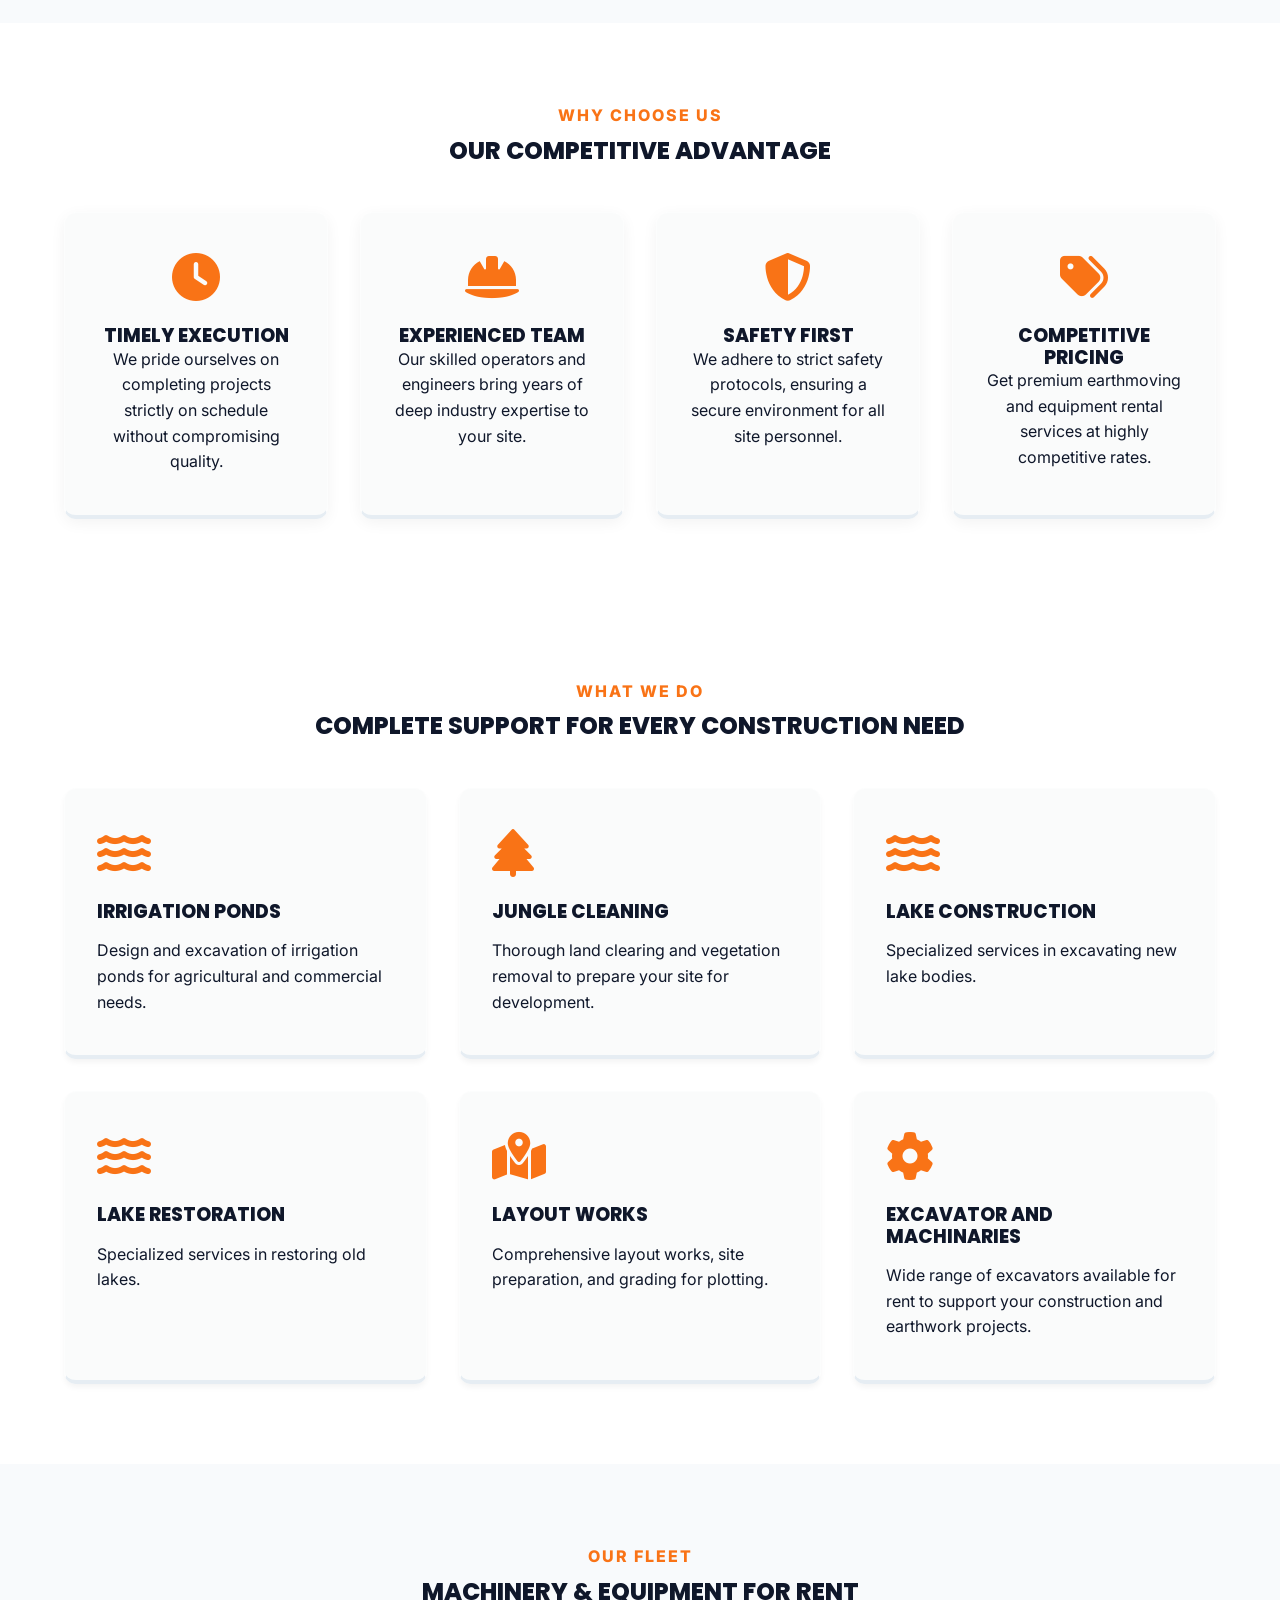
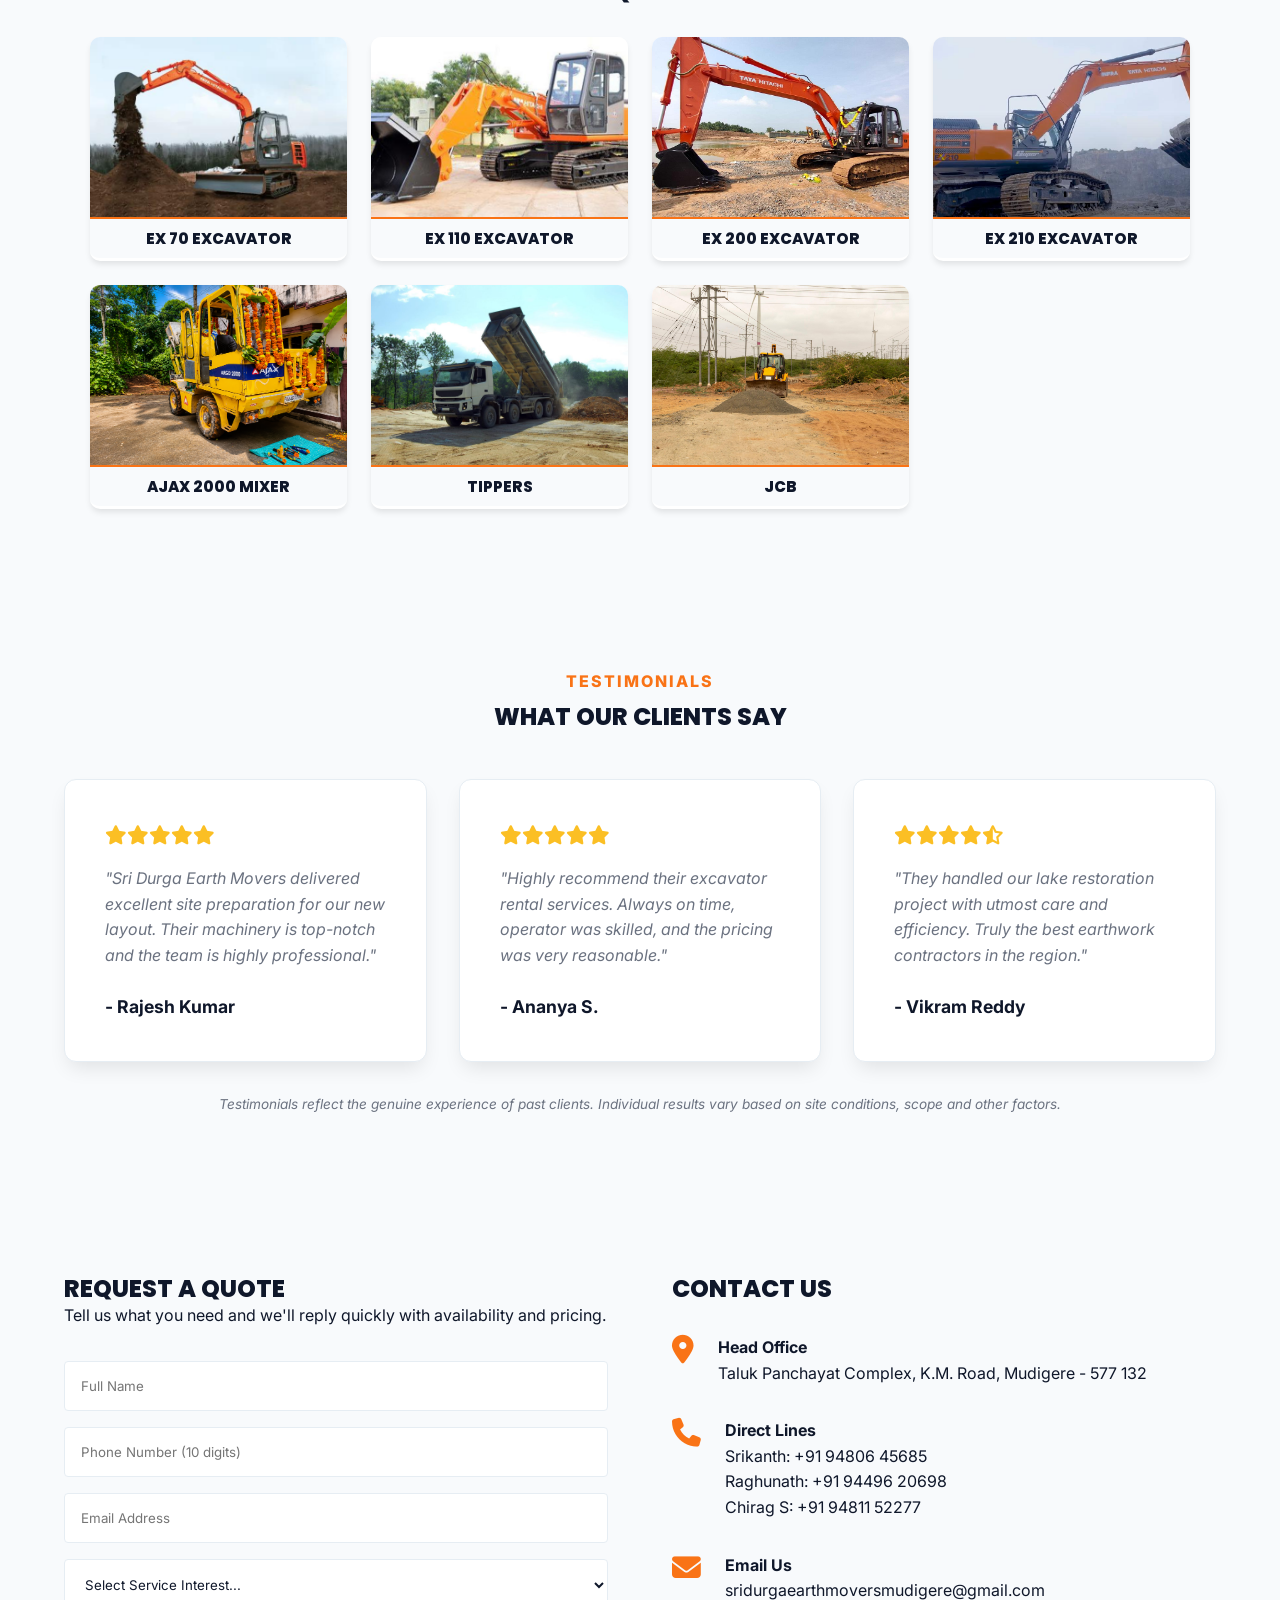
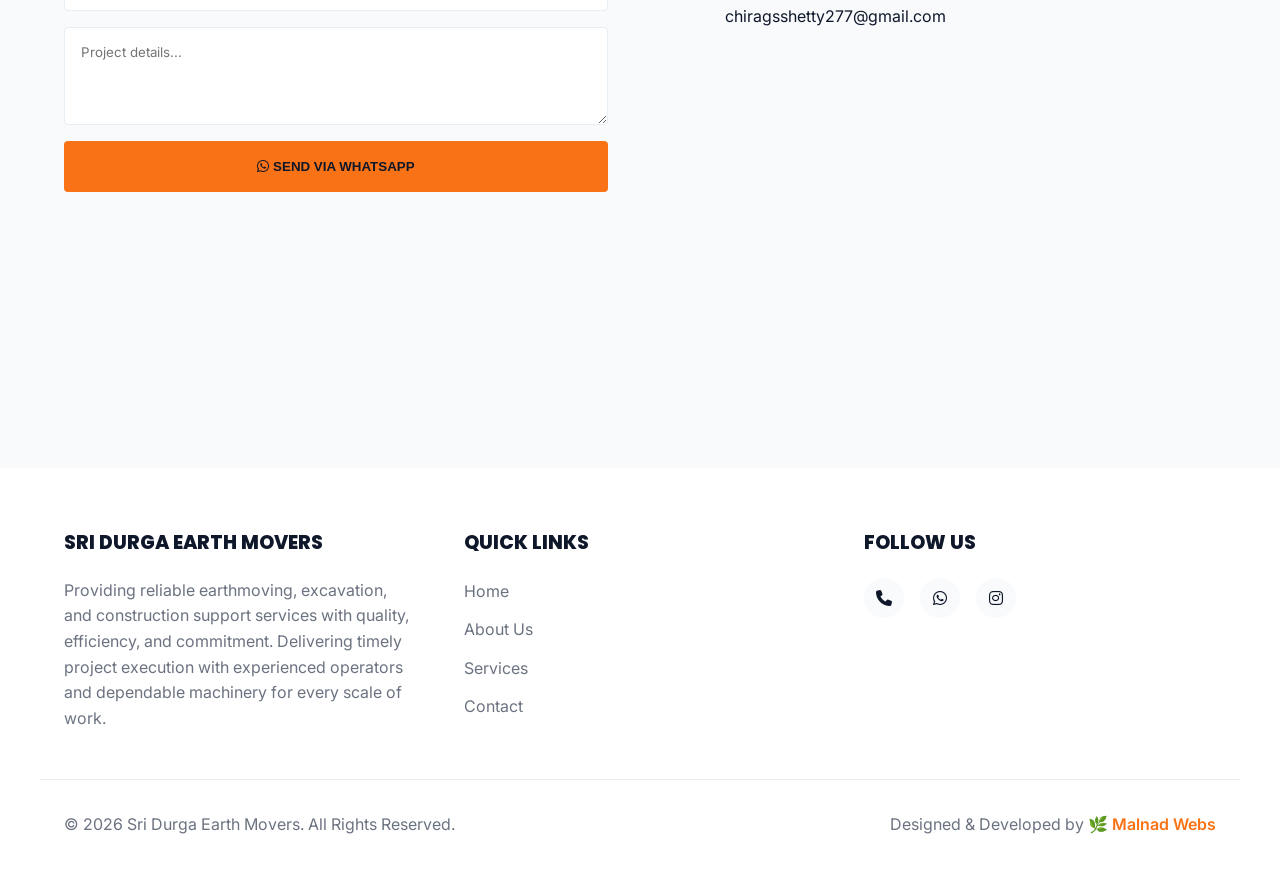
==== commit 8687c07c: "Mob view hero sec fixed" ====
--- a/index.html
+++ b/index.html
@@ -149,7 +149,7 @@
     <div class="hero-overlay"></div>
     <div class="container hero-content reveal">
       <div class="hero-text">
-               <h1 style="font-size: 2rem; line-height: 1.2;">Trusted Earth Movers &amp; Construction Experts</h1>
+               <h1 style="line-height: 1.2;">Trusted Earth Movers &amp; Construction Experts</h1>
         <p class="desc">Premium earthmoving, excavation, and construction services backed by a strong fleet, experienced operators, and timely execution.</p>
         <div class="hero-actions">
           <a href="#contact" class="btn btn-primary">Get Free Quote</a>
--- a/assets/css/styles.css
+++ b/assets/css/styles.css
@@ -576,7 +576,7 @@
 }
 
 .hero h1 {
-  font-size: clamp(1.8rem, 4vw, 3.2rem);
+  font-size: clamp(1.8rem, 4vw, 2.2rem);
   margin-bottom: 1.5rem;
   text-shadow: 2px 2px 4px rgba(0,0,0,0.5);
 }
@@ -1146,10 +1146,15 @@
   }
   .hero-text {
     max-width: 100%;
+    display: flex;
+    flex-direction: column;
+    align-items: center;
+    text-align: center;
   }
   .hero-actions {
     flex-wrap: wrap;
-    justify-content: flex-start;
+    justify-content: center;
+    width: 100%;
   }
   .hero-stats {
     grid-template-columns: repeat(3, minmax(0, 1fr));
@@ -1204,6 +1209,10 @@
   }
   .hero-text {
     width: 100%;
+    display: flex;
+    flex-direction: column;
+    align-items: center;
+    text-align: center;
   }
   .hero h1 {
     font-size: clamp(1.4rem, 5vw, 2.2rem);
@@ -1318,44 +1327,6 @@
     display: flex;
   }
   
-  /* Hero */
-  .hero {
-    height: 60vh;
-    min-height: 400px;
-  }
-  .hero-text {
-    max-width: 100%;
-  }
-  .hero h1 {
-    font-size: clamp(1.4rem, 3vw, 2.2rem);
-    margin-bottom: 1rem;
-  }
-  .hero .desc {
-    font-size: 0.95rem;
-    margin-bottom: 1.5rem;
-  }
-  .hero-actions {
-    flex-direction: row;
-    gap: 0.5rem;
-  }
-  .hero-actions .btn {
-    flex: 1;
-    padding: 0.8rem 0.5rem;
-  }
-  .hero-stats {
-    grid-template-columns: 1fr;
-    gap: 0.75rem;
-    margin-top: 1.5rem;
-  }
-  .stat-card {
-    min-height: auto;
-  }
-  .btn {
-    padding: 0.8rem 1.2rem;
-    font-size: 0.85rem;
-    text-align: center;
-  }
-  
   /* Local SEO */
   .local-seo {
     padding: 2.5rem 0 0;
@@ -1517,7 +1488,7 @@
     min-height: 350px;
   }
   .hero h1 {
-    font-size: 1rem;
+    font-size: 1.4rem;
     margin-bottom: 0.8rem;
   }
   .hero .subtitle {
